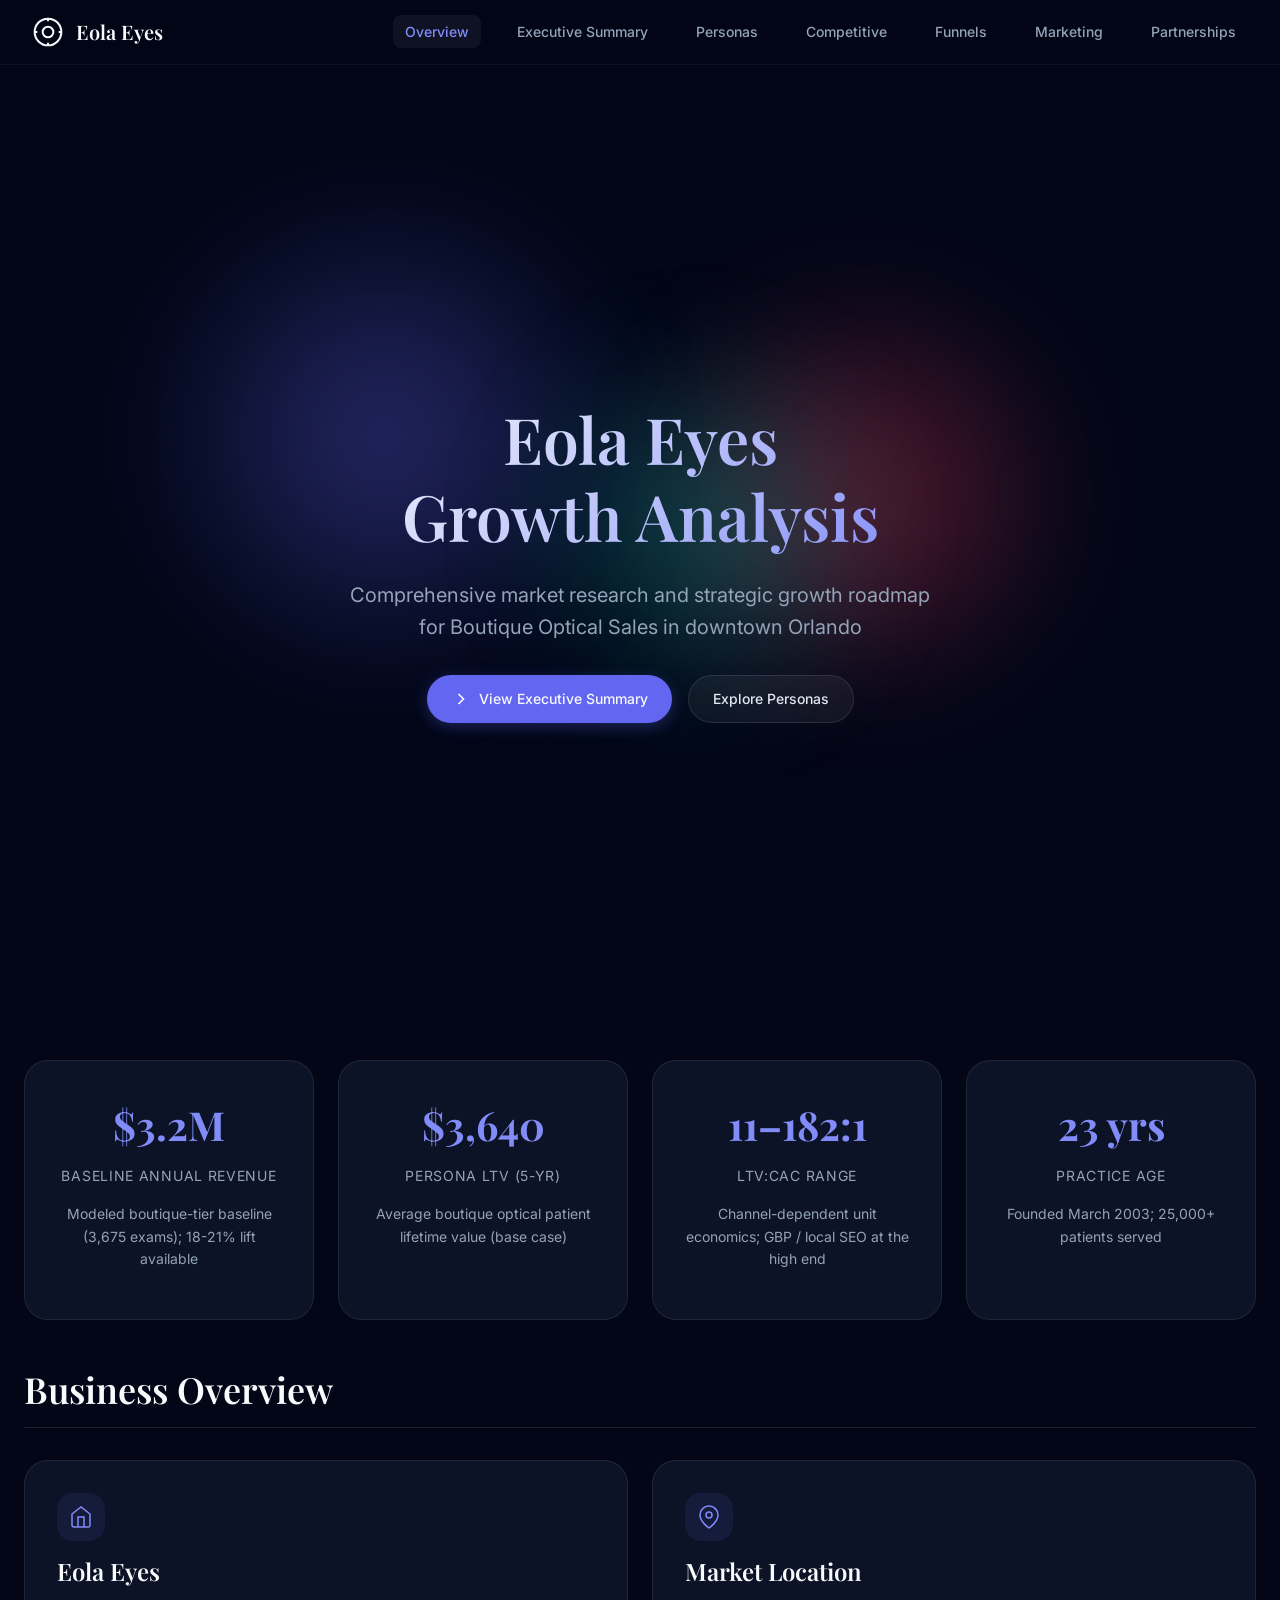
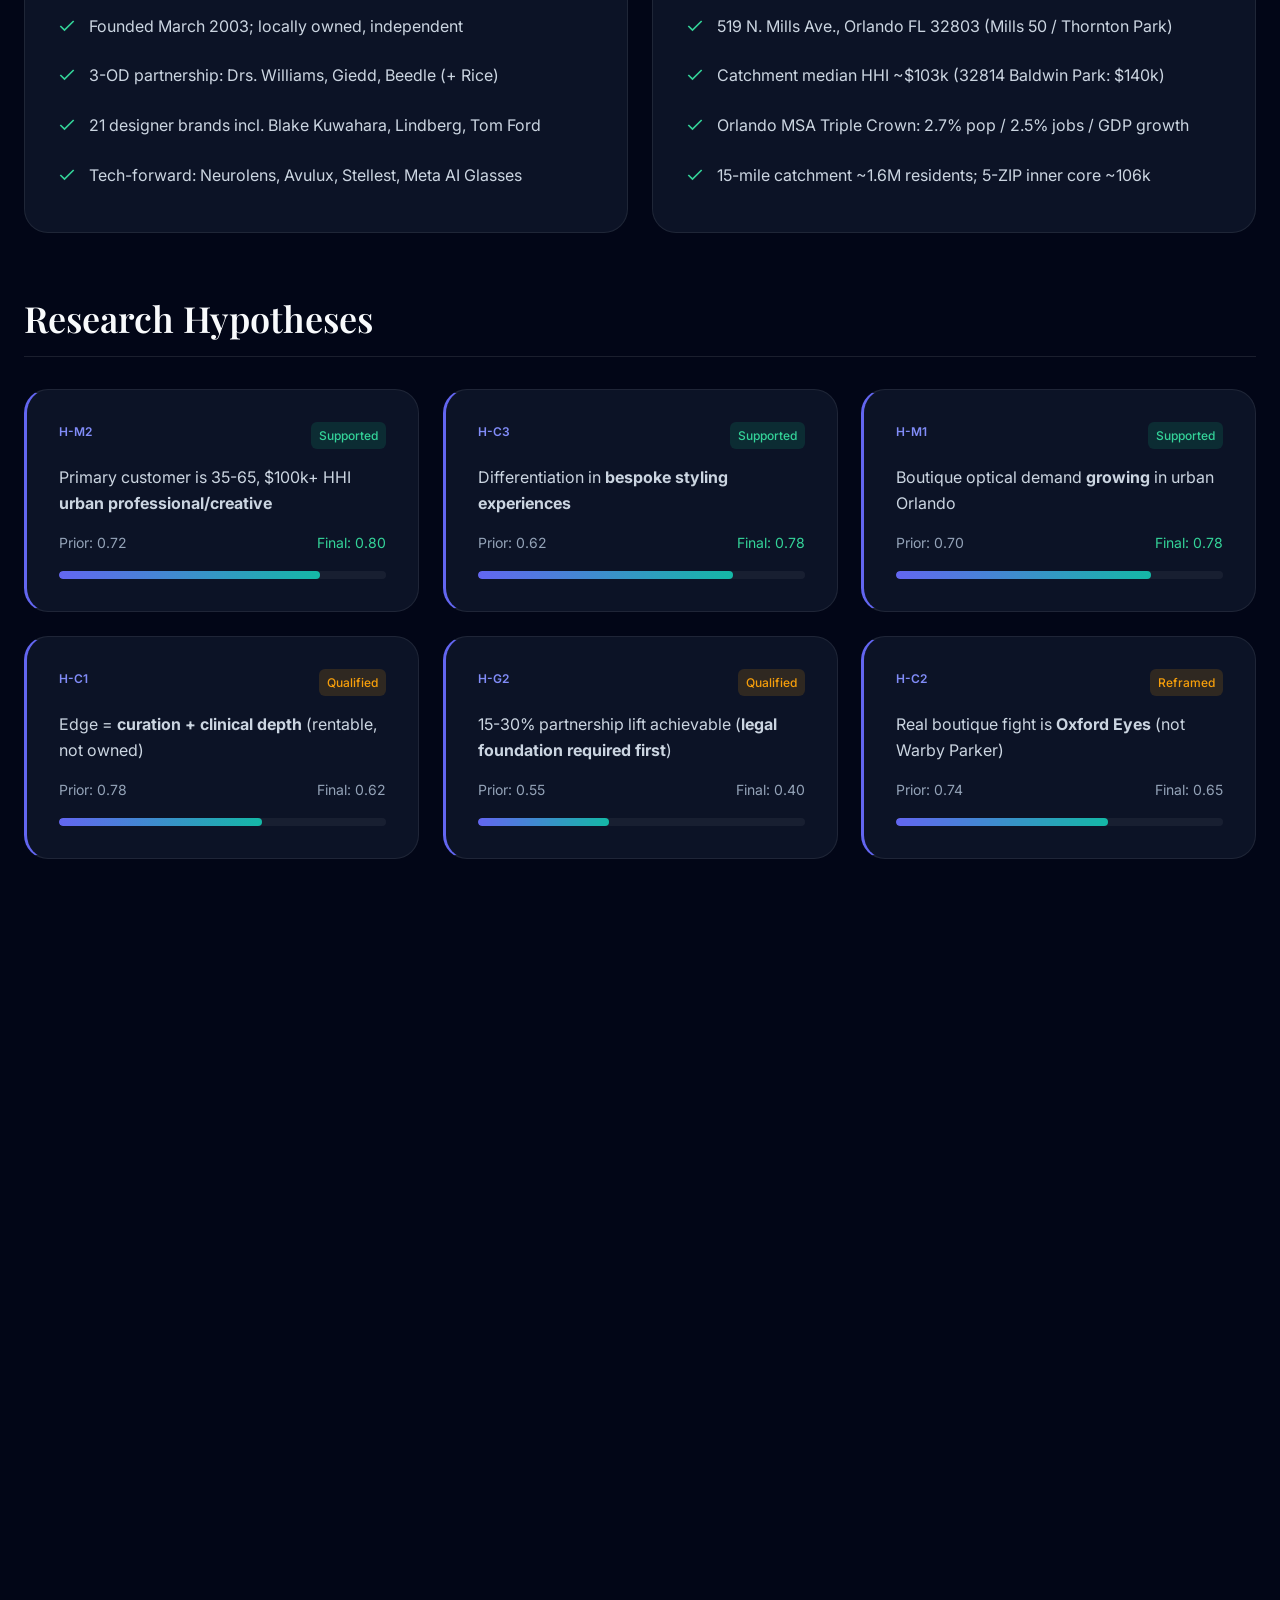
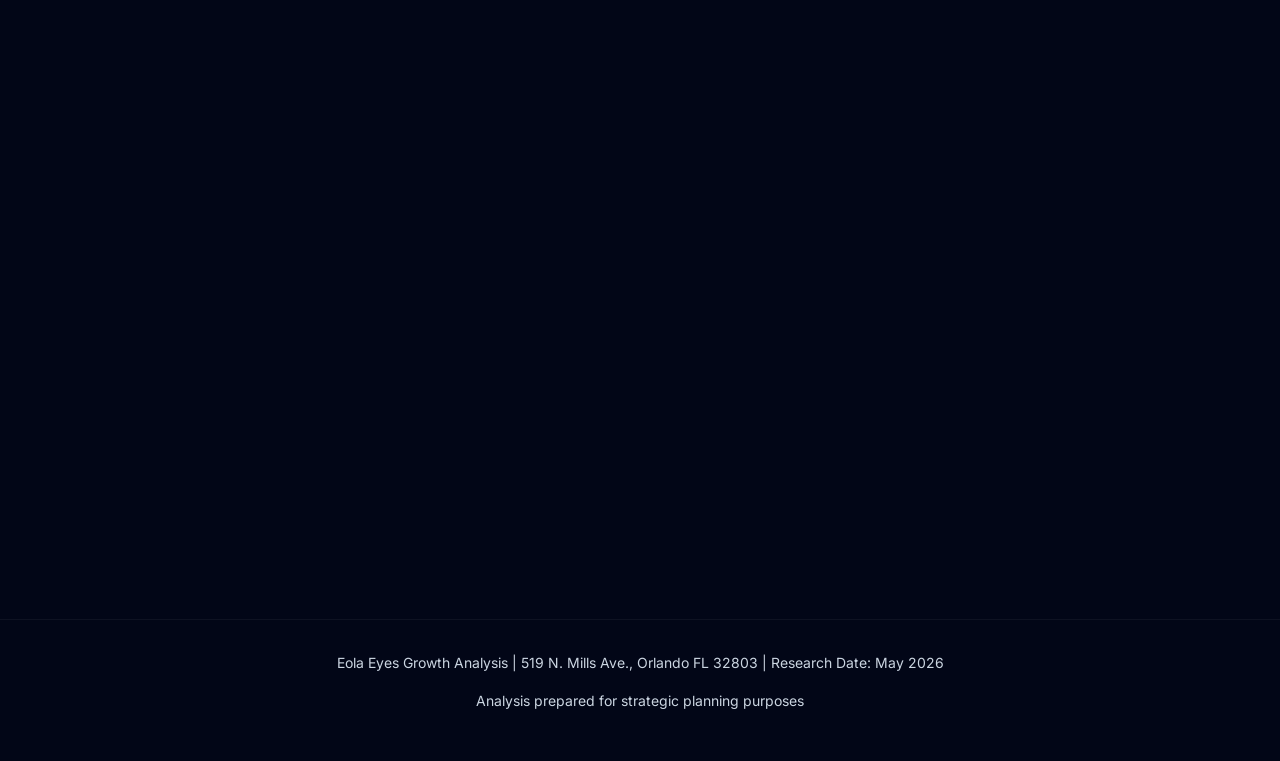
==== index.html @ 852f7302 "Initial commit: Eola Eyes Boutique Optical Sales Growth Analysis Live site: https://eolaeyes-growth-" ====
<!DOCTYPE html>
<html lang="en">
<head>
  <meta charset="UTF-8">
  <meta name="viewport" content="width=device-width, initial-scale=1.0">
  <title>Eola Eyes Growth Analysis | Boutique Optical Sales Market Research</title>
  <meta name="description" content="Comprehensive market research and strategic growth roadmap for Eola Eyes, an independent boutique optical practice in downtown Orlando, FL.">

  <!-- Preconnect for fonts -->
  <link rel="preconnect" href="https://fonts.googleapis.com">
  <link rel="preconnect" href="https://fonts.gstatic.com" crossorigin>

  <!-- Critical CSS -->
  <style>
    :root {
      --color-indigo: #6366f1;
      --color-rose: #f43f5e;
      --color-teal: #14b8a6;
      --color-slate-900: #0f172a;
      --color-slate-950: #020617;
    }
    body {
      margin: 0;
      font-family: 'Inter', -apple-system, BlinkMacSystemFont, sans-serif;
      background: var(--color-slate-950);
      color: #f1f5f9;
    }
    .aurora-bg { position: fixed; inset: 0; overflow: hidden; z-index: -1; }
    .hero { min-height: 100vh; display: flex; align-items: center; justify-content: center; }
  </style>

  <!-- Fonts with display swap -->
  <link href="https://fonts.googleapis.com/css2?family=Inter:wght@400;500;600&family=Playfair+Display:wght@500;600;700&display=swap" rel="stylesheet">

  <!-- Deferred CSS -->
  <link rel="preload" href="./assets/css/main.css" as="style" onload="this.onload=null;this.rel='stylesheet'">
  <noscript><link rel="stylesheet" href="./assets/css/main.css"></noscript>

  <!-- Deferred JS -->
  <script defer src="./assets/js/main.js"></script>
</head>
<body>
  <!-- Aurora Background -->
  <div class="aurora-bg">
    <div class="aurora-blob aurora-blob--indigo"></div>
    <div class="aurora-blob aurora-blob--rose"></div>
    <div class="aurora-blob aurora-blob--teal"></div>
  </div>

  <!-- Navigation -->
  <nav class="nav">
    <div class="nav-container">
      <a href="index.html" class="nav-logo">
        <svg width="32" height="32" viewBox="0 0 24 24" fill="none" stroke="currentColor" stroke-width="1.5">
          <circle cx="12" cy="12" r="10"/>
          <circle cx="12" cy="12" r="4"/>
          <line x1="12" y1="2" x2="12" y2="4"/>
          <line x1="12" y1="20" x2="12" y2="22"/>
          <line x1="2" y1="12" x2="4" y2="12"/>
          <line x1="20" y1="12" x2="22" y2="12"/>
        </svg>
        Eola Eyes
      </a>
      <button class="nav-toggle" aria-label="Toggle navigation" aria-expanded="false">
        <svg width="24" height="24" viewBox="0 0 24 24" fill="none" stroke="currentColor" stroke-width="2">
          <line x1="3" y1="6" x2="21" y2="6"/>
          <line x1="3" y1="12" x2="21" y2="12"/>
          <line x1="3" y1="18" x2="21" y2="18"/>
        </svg>
      </button>
      <ul class="nav-links">
        <li><a href="index.html" class="nav-link active">Overview</a></li>
        <li><a href="executive-summary.html" class="nav-link">Executive Summary</a></li>
        <li><a href="personas.html" class="nav-link">Personas</a></li>
        <li><a href="competitive.html" class="nav-link">Competitive</a></li>
        <li><a href="funnels.html" class="nav-link">Funnels</a></li>
        <li><a href="marketing.html" class="nav-link">Marketing</a></li>
        <li><a href="partnerships.html" class="nav-link">Partnerships</a></li>
      </ul>
    </div>
  </nav>

  <!-- Main Content -->
  <main class="main">
    <div class="container">
      <!-- Hero Section -->
      <section class="hero" data-reveal>
        <div class="hero-content">
          <h1 class="hero-title">Eola Eyes<br>Growth Analysis</h1>
          <p class="hero-subtitle">Comprehensive market research and strategic growth roadmap for Boutique Optical Sales in downtown Orlando</p>
          <div style="display: flex; gap: 1rem; justify-content: center; flex-wrap: wrap;">
            <a href="executive-summary.html" class="btn btn-primary">
              <svg width="20" height="20" viewBox="0 0 24 24" fill="none" stroke="currentColor" stroke-width="2">
                <path d="M9 18l6-6-6-6"/>
              </svg>
              View Executive Summary
            </a>
            <a href="personas.html" class="btn btn-secondary">Explore Personas</a>
          </div>
        </div>
      </section>

      <!-- Key Metrics -->
      <!-- Source: 03_research/05_Funnels_Economics/funnels_economics.md §5.2 (baseline revenue), §3.3 (5-yr LTV base), §3.5 (LTV:CAC range) -->
      <!-- Source: 01_inputs/business_snapshot.md (founded March 2003) -->
      <section class="stats-grid" data-reveal>
        <div class="glass-card stat-card">
          <div class="stat-value">$3.2M</div>
          <div class="stat-label">Baseline Annual Revenue</div>
          <p class="text-sm text-muted mt-4">Modeled boutique-tier baseline (3,675 exams); 18-21% lift available</p>
        </div>
        <div class="glass-card stat-card">
          <div class="stat-value">$3,640</div>
          <div class="stat-label">Persona LTV (5-yr)</div>
          <p class="text-sm text-muted mt-4">Average boutique optical patient lifetime value (base case)</p>
        </div>
        <div class="glass-card stat-card">
          <div class="stat-value">11–182:1</div>
          <div class="stat-label">LTV:CAC Range</div>
          <p class="text-sm text-muted mt-4">Channel-dependent unit economics; GBP / local SEO at the high end</p>
        </div>
        <div class="glass-card stat-card">
          <div class="stat-value">23 yrs</div>
          <div class="stat-label">Practice Age</div>
          <p class="text-sm text-muted mt-4">Founded March 2003; 25,000+ patients served</p>
        </div>
      </section>

      <!-- Business Overview -->
      <!-- Source: 01_inputs/business_snapshot.md (3-OD partnership, brands, address) -->
      <!-- Source: 03_research/02_Market_Analysis/market_analysis.md §1.1 (Triple Crown), §2 (catchment ZIPs) -->
      <section class="section" data-reveal>
        <h2 class="section-title">Business Overview</h2>
        <div class="grid-2">
          <div class="glass-card">
            <div class="icon-container mb-4">
              <svg viewBox="0 0 24 24">
                <path d="M3 9l9-7 9 7v11a2 2 0 0 1-2 2H5a2 2 0 0 1-2-2z"/>
                <polyline points="9 22 9 12 15 12 15 22"/>
              </svg>
            </div>
            <h3 class="mb-4">Eola Eyes</h3>
            <ul class="feature-list">
              <li>
                <svg viewBox="0 0 24 24"><polyline points="20 6 9 17 4 12"/></svg>
                Founded March 2003; locally owned, independent
              </li>
              <li>
                <svg viewBox="0 0 24 24"><polyline points="20 6 9 17 4 12"/></svg>
                3-OD partnership: Drs. Williams, Giedd, Beedle (+ Rice)
              </li>
              <li>
                <svg viewBox="0 0 24 24"><polyline points="20 6 9 17 4 12"/></svg>
                21 designer brands incl. Blake Kuwahara, Lindberg, Tom Ford
              </li>
              <li>
                <svg viewBox="0 0 24 24"><polyline points="20 6 9 17 4 12"/></svg>
                Tech-forward: Neurolens, Avulux, Stellest, Meta AI Glasses
              </li>
            </ul>
          </div>
          <div class="glass-card">
            <div class="icon-container mb-4">
              <svg viewBox="0 0 24 24">
                <path d="M21 10c0 7-9 13-9 13s-9-6-9-13a9 9 0 0 1 18 0z"/>
                <circle cx="12" cy="10" r="3"/>
              </svg>
            </div>
            <h3 class="mb-4">Market Location</h3>
            <ul class="feature-list">
              <li>
                <svg viewBox="0 0 24 24"><polyline points="20 6 9 17 4 12"/></svg>
                519 N. Mills Ave., Orlando FL 32803 (Mills 50 / Thornton Park)
              </li>
              <li>
                <svg viewBox="0 0 24 24"><polyline points="20 6 9 17 4 12"/></svg>
                Catchment median HHI ~$103k (32814 Baldwin Park: $140k)
              </li>
              <li>
                <svg viewBox="0 0 24 24"><polyline points="20 6 9 17 4 12"/></svg>
                Orlando MSA Triple Crown: 2.7% pop / 2.5% jobs / GDP growth
              </li>
              <li>
                <svg viewBox="0 0 24 24"><polyline points="20 6 9 17 4 12"/></svg>
                15-mile catchment ~1.6M residents; 5-ZIP inner core ~106k
              </li>
            </ul>
          </div>
        </div>
      </section>

      <!-- Research Hypotheses -->
      <!-- Source: PROGRESS.md "Final Hypothesis Probabilities (post-Red-Team)" table -->
      <section class="section" data-reveal>
        <h2 class="section-title">Research Hypotheses</h2>
        <div class="grid-3">
          <div class="glass-card hypothesis-card">
            <div class="hypothesis-header">
              <span class="hypothesis-id">H-M2</span>
              <span class="hypothesis-status status-supported">Supported</span>
            </div>
            <p class="mb-4">Primary customer is 35-65, $100k+ HHI <strong>urban professional/creative</strong></p>
            <div style="display: flex; justify-content: space-between; font-size: 0.875rem; color: var(--color-slate-400);">
              <span>Prior: 0.72</span>
              <span class="text-success">Final: 0.80</span>
            </div>
            <div class="probability-bar">
              <div class="probability-fill" style="width: 80%;"></div>
            </div>
          </div>

          <div class="glass-card hypothesis-card">
            <div class="hypothesis-header">
              <span class="hypothesis-id">H-C3</span>
              <span class="hypothesis-status status-supported">Supported</span>
            </div>
            <p class="mb-4">Differentiation in <strong>bespoke styling experiences</strong></p>
            <div style="display: flex; justify-content: space-between; font-size: 0.875rem; color: var(--color-slate-400);">
              <span>Prior: 0.62</span>
              <span class="text-success">Final: 0.78</span>
            </div>
            <div class="probability-bar">
              <div class="probability-fill" style="width: 78%;"></div>
            </div>
          </div>

          <div class="glass-card hypothesis-card">
            <div class="hypothesis-header">
              <span class="hypothesis-id">H-M1</span>
              <span class="hypothesis-status status-supported">Supported</span>
            </div>
            <p class="mb-4">Boutique optical demand <strong>growing</strong> in urban Orlando</p>
            <div style="display: flex; justify-content: space-between; font-size: 0.875rem; color: var(--color-slate-400);">
              <span>Prior: 0.70</span>
              <span class="text-success">Final: 0.78</span>
            </div>
            <div class="probability-bar">
              <div class="probability-fill" style="width: 78%;"></div>
            </div>
          </div>

          <div class="glass-card hypothesis-card">
            <div class="hypothesis-header">
              <span class="hypothesis-id">H-C1</span>
              <span class="hypothesis-status status-testing">Qualified</span>
            </div>
            <p class="mb-4">Edge = <strong>curation + clinical depth</strong> (rentable, not owned)</p>
            <div style="display: flex; justify-content: space-between; font-size: 0.875rem; color: var(--color-slate-400);">
              <span>Prior: 0.78</span>
              <span>Final: 0.62</span>
            </div>
            <div class="probability-bar">
              <div class="probability-fill" style="width: 62%;"></div>
            </div>
          </div>

          <div class="glass-card hypothesis-card">
            <div class="hypothesis-header">
              <span class="hypothesis-id">H-G2</span>
              <span class="hypothesis-status status-testing">Qualified</span>
            </div>
            <p class="mb-4">15-30% partnership lift achievable (<strong>legal foundation required first</strong>)</p>
            <div style="display: flex; justify-content: space-between; font-size: 0.875rem; color: var(--color-slate-400);">
              <span>Prior: 0.55</span>
              <span>Final: 0.40</span>
            </div>
            <div class="probability-bar">
              <div class="probability-fill" style="width: 40%;"></div>
            </div>
          </div>

          <div class="glass-card hypothesis-card">
            <div class="hypothesis-header">
              <span class="hypothesis-id">H-C2</span>
              <span class="hypothesis-status status-testing">Reframed</span>
            </div>
            <p class="mb-4">Real boutique fight is <strong>Oxford Eyes</strong> (not Warby Parker)</p>
            <div style="display: flex; justify-content: space-between; font-size: 0.875rem; color: var(--color-slate-400);">
              <span>Prior: 0.74</span>
              <span>Final: 0.65</span>
            </div>
            <div class="probability-bar">
              <div class="probability-fill" style="width: 65%;"></div>
            </div>
          </div>
        </div>
      </section>

      <!-- Strategic Headlines -->
      <!-- Source: 03_research/00_file_index.md "Cross-Cutting Strategic Headlines (post-Red-Team)" -->
      <section class="section" data-reveal>
        <h2 class="section-title">Strategic Headlines</h2>
        <div class="grid-2">
          <div class="glass-card">
            <div class="icon-container mb-4">
              <svg viewBox="0 0 24 24">
                <circle cx="12" cy="12" r="10"/>
                <line x1="12" y1="8" x2="12" y2="12"/>
                <line x1="12" y1="16" x2="12.01" y2="16"/>
              </svg>
            </div>
            <h4 class="mb-4">Real competitor is Oxford Eyes</h4>
            <p class="text-sm text-muted mb-0">1.7 mi from Eola; 7-year Best of Orlando incumbent. Edward Beiner owns the Cartier/Dita lane at Mall at Millenia. Warby Parker (Sport $195, Studio likely to follow) is now a partial direct threat.</p>
          </div>

          <div class="glass-card">
            <div class="icon-container mb-4">
              <svg viewBox="0 0 24 24">
                <line x1="12" y1="1" x2="12" y2="23"/>
                <path d="M17 5H9.5a3.5 3.5 0 0 0 0 7h5a3.5 3.5 0 0 1 0 7H6"/>
              </svg>
            </div>
            <h4 class="mb-4">$400-680K zero-CAC revenue lift available</h4>
            <p class="text-sm text-muted mb-0">Three internal levers — capture rate, multi-pair attach, recall — deliver most of Scenario B without new acquisition spend. Realistic timeline is 18-36 months, NOT 90 days.</p>
          </div>

          <div class="glass-card">
            <div class="icon-container mb-4">
              <svg viewBox="0 0 24 24">
                <path d="M20 21v-2a4 4 0 0 0-4-4H8a4 4 0 0 0-4 4v2"/>
                <circle cx="12" cy="7" r="4"/>
              </svg>
            </div>
            <h4 class="mb-4">Maya = priority persona</h4>
            <p class="text-sm text-muted mb-0">Thornton Park Creative Director, current Warby Parker user looking to upgrade. Highest-leverage acquisition target — but validate against Eola's actual customer ZIPs before scaling spend.</p>
          </div>

          <div class="glass-card">
            <div class="icon-container mb-4">
              <svg viewBox="0 0 24 24">
                <path d="M12 22s8-4 8-10V5l-8-3-8 3v7c0 6 8 10 8 10z"/>
              </svg>
            </div>
            <h4 class="mb-4">Florida Patient Brokering Act § 817.505</h4>
            <p class="text-sm text-muted mb-0">Felony-level legal prerequisite. Healthcare-referral arrangements (and even retail/hospitality re-characterization risk) require a $3-8K written legal opinion BEFORE any structured partnership launch.</p>
          </div>
        </div>
      </section>

      <!-- Quick Links -->
      <section class="section" data-reveal>
        <h2 class="section-title">Explore Analysis</h2>
        <div class="grid-3">
          <a href="executive-summary.html" class="glass-card" style="text-decoration: none;">
            <div class="icon-container mb-4">
              <svg viewBox="0 0 24 24">
                <path d="M14 2H6a2 2 0 0 0-2 2v16a2 2 0 0 0 2 2h12a2 2 0 0 0 2-2V8z"/>
                <polyline points="14 2 14 8 20 8"/>
                <line x1="16" y1="13" x2="8" y2="13"/>
                <line x1="16" y1="17" x2="8" y2="17"/>
              </svg>
            </div>
            <h4 class="mb-4">Executive Summary</h4>
            <p class="text-sm text-muted mb-0">Key findings, opportunity score, and strategic recommendations</p>
          </a>

          <a href="personas.html" class="glass-card" style="text-decoration: none;">
            <div class="icon-container mb-4">
              <svg viewBox="0 0 24 24">
                <path d="M17 21v-2a4 4 0 0 0-4-4H5a4 4 0 0 0-4 4v2"/>
                <circle cx="9" cy="7" r="4"/>
                <path d="M23 21v-2a4 4 0 0 0-3-3.87"/>
                <path d="M16 3.13a4 4 0 0 1 0 7.75"/>
              </svg>
            </div>
            <h4 class="mb-4">Target Personas</h4>
            <p class="text-sm text-muted mb-0">Six detailed boutique optical buyer profiles for downtown Orlando</p>
          </a>

          <a href="competitive.html" class="glass-card" style="text-decoration: none;">
            <div class="icon-container mb-4">
              <svg viewBox="0 0 24 24">
                <circle cx="12" cy="12" r="10"/>
                <path d="M12 16v-4"/>
                <path d="M12 8h.01"/>
              </svg>
            </div>
            <h4 class="mb-4">Competitive Analysis</h4>
            <p class="text-sm text-muted mb-0">Oxford Eyes, Warby Parker, Edward Beiner threat map and SWOT</p>
          </a>

          <a href="funnels.html" class="glass-card" style="text-decoration: none;">
            <div class="icon-container mb-4">
              <svg viewBox="0 0 24 24">
                <polygon points="22 3 2 3 10 12.46 10 19 14 21 14 12.46 22 3"/>
              </svg>
            </div>
            <h4 class="mb-4">Funnels & Economics</h4>
            <p class="text-sm text-muted mb-0">Capture-rate, AOV, LTV economics and growth scenarios</p>
          </a>

          <a href="marketing.html" class="glass-card" style="text-decoration: none;">
            <div class="icon-container mb-4">
              <svg viewBox="0 0 24 24">
                <path d="M18 8A6 6 0 0 0 6 8c0 7-3 9-3 9h18s-3-2-3-9"/>
                <path d="M13.73 21a2 2 0 0 1-3.46 0"/>
              </svg>
            </div>
            <h4 class="mb-4">Marketing Strategy</h4>
            <p class="text-sm text-muted mb-0">GBP + Instagram + content channel mix for boutique buyers</p>
          </a>

          <a href="partnerships.html" class="glass-card" style="text-decoration: none;">
            <div class="icon-container mb-4">
              <svg viewBox="0 0 24 24">
                <path d="M16 21v-2a4 4 0 0 0-4-4H5a4 4 0 0 0-4 4v2"/>
                <circle cx="8.5" cy="7" r="4"/>
                <path d="M20 8v6"/>
                <path d="M23 11h-6"/>
              </svg>
            </div>
            <h4 class="mb-4">Partnerships</h4>
            <p class="text-sm text-muted mb-0">80+ Thornton Park / Mills 50 ecosystem partner prospects</p>
          </a>
        </div>
      </section>
    </div>
  </main>

  <!-- Footer -->
  <footer class="footer">
    <p>Eola Eyes Growth Analysis | 519 N. Mills Ave., Orlando FL 32803 | Research Date: May 2026</p>
    <p class="mt-4">Analysis prepared for strategic planning purposes</p>
  </footer>
</body>
</html>
---- assets/css/main.css ----
/* Ethereal Clarity Design System - EyeCare For You Growth Analysis */

:root {
  /* Primary Accent */
  --color-indigo: #6366f1;
  --color-indigo-light: #818cf8;
  --color-indigo-dark: #4f46e5;

  /* Aurora Colors */
  --color-rose: #f43f5e;
  --color-teal: #14b8a6;

  /* Slate Palette (No pure black/white) */
  --color-slate-50: #f8fafc;
  --color-slate-100: #f1f5f9;
  --color-slate-200: #e2e8f0;
  --color-slate-300: #cbd5e1;
  --color-slate-400: #94a3b8;
  --color-slate-500: #64748b;
  --color-slate-600: #475569;
  --color-slate-700: #334155;
  --color-slate-800: #1e293b;
  --color-slate-900: #0f172a;
  --color-slate-950: #020617;

  /* Emerald for success/positive */
  --color-emerald: #10b981;
  --color-emerald-light: #34d399;

  /* Amber for warnings */
  --color-amber: #f59e0b;

  /* Typography */
  --font-display: 'Playfair Display', Georgia, 'Times New Roman', serif;
  --font-body: 'Inter', -apple-system, BlinkMacSystemFont, 'Segoe UI', Roboto, sans-serif;

  /* Spacing */
  --space-1: 0.25rem;
  --space-2: 0.5rem;
  --space-3: 0.75rem;
  --space-4: 1rem;
  --space-6: 1.5rem;
  --space-8: 2rem;
  --space-12: 3rem;
  --space-16: 4rem;
  --space-24: 6rem;

  /* Border Radius */
  --radius-sm: 0.375rem;
  --radius-md: 0.5rem;
  --radius-lg: 1rem;
  --radius-xl: 1.5rem;
  --radius-full: 9999px;
}

/* Reset */
*, *::before, *::after {
  box-sizing: border-box;
  margin: 0;
  padding: 0;
}

html {
  scroll-behavior: smooth;
}

body {
  font-family: var(--font-body);
  font-size: 1rem;
  line-height: 1.6;
  color: var(--color-slate-100);
  background: var(--color-slate-950);
  min-height: 100vh;
  -webkit-font-smoothing: antialiased;
  -moz-osx-font-smoothing: grayscale;
}

/* Typography */
h1, h2, h3, h4, h5, h6 {
  font-family: var(--font-display);
  font-weight: 600;
  line-height: 1.2;
  color: var(--color-slate-50);
}

h1 { font-size: 3rem; }
h2 { font-size: 2.25rem; }
h3 { font-size: 1.5rem; }
h4 { font-size: 1.25rem; }
h5 { font-size: 1.125rem; }
h6 { font-size: 1rem; }

p {
  margin-bottom: var(--space-4);
  color: var(--color-slate-300);
}

a {
  color: var(--color-indigo-light);
  text-decoration: none;
  transition: color 0.2s ease;
}

a:hover {
  color: var(--color-indigo);
}

/* Aurora Background */
.aurora-bg {
  position: fixed;
  inset: 0;
  overflow: hidden;
  z-index: -1;
  pointer-events: none;
  contain: paint; /* Isolate expensive paints */
}

.aurora-blob {
  position: absolute;
  border-radius: 50%;
  filter: blur(60px); /* Reduced from 80px for better performance */
  opacity: 0.4; /* Slightly reduced */
  will-change: transform;
  transform: translate3d(0, 0, 0);
  animation: aurora-float 25s ease-in-out infinite; /* Slower = less GPU work */
}

.aurora-blob--indigo {
  width: 40vw;
  height: 40vw;
  background: radial-gradient(circle, var(--color-indigo) 0%, transparent 70%);
  left: 10%;
  top: 20%;
}

.aurora-blob--rose {
  width: 35vw;
  height: 35vw;
  background: radial-gradient(circle, var(--color-rose) 0%, transparent 70%);
  right: 15%;
  top: 30%;
  animation-delay: -7s;
}

.aurora-blob--teal {
  width: 30vw;
  height: 30vw;
  background: radial-gradient(circle, var(--color-teal) 0%, transparent 70%);
  left: 40%;
  bottom: 20%;
  animation-delay: -14s;
}

@keyframes aurora-float {
  /* Removed scale transforms - they cause expensive re-renders with blur */
  0%, 100% { transform: translate3d(0, 0, 0); }
  25% { transform: translate3d(5%, -3%, 0); }
  50% { transform: translate3d(-3%, 5%, 0); }
  75% { transform: translate3d(-5%, -2%, 0); }
}

@media (prefers-reduced-motion: reduce) {
  .aurora-blob {
    animation: none;
    will-change: auto;
  }
}

/* Glass Cards - Optimized for scroll performance */
.glass-card {
  background: rgba(15, 23, 42, 0.85); /* Solid background instead of backdrop-filter */
  border: 1px solid rgba(255, 255, 255, 0.08);
  border-radius: var(--radius-xl);
  /* backdrop-filter removed - causes scroll jank with 85 cards */
  isolation: isolate;
  padding: var(--space-8);
  transform: translate3d(0, 0, 0); /* Force GPU layer */
  will-change: transform; /* Persistent for smoother hover */
  transition: transform 0.3s cubic-bezier(0.34, 1.56, 0.64, 1), border-color 0.3s ease;
}

.glass-card:hover {
  transform: translate3d(0, -4px, 0); /* GPU-accelerated 3D transform */
  border-color: rgba(255, 255, 255, 0.15);
}

@media (prefers-reduced-motion: reduce) {
  .glass-card {
    will-change: auto;
  }
  .glass-card:hover {
    transform: none;
  }
}

/* Navigation - Optimized: removed backdrop-filter for scroll performance */
.nav {
  position: fixed;
  top: 0;
  left: 0;
  right: 0;
  z-index: 100;
  padding: var(--space-4) var(--space-8);
  background: rgba(2, 6, 23, 0.95); /* Solid background - no blur needed */
  /* backdrop-filter removed - fixed elements with blur cause scroll jank */
  border-bottom: 1px solid rgba(255, 255, 255, 0.05);
}

.nav-container {
  max-width: 1400px;
  margin: 0 auto;
  display: flex;
  justify-content: space-between;
  align-items: center;
}

.nav-logo {
  display: flex;
  align-items: center;
  gap: var(--space-3);
  font-family: var(--font-display);
  font-size: 1.25rem;
  font-weight: 600;
  color: var(--color-slate-50);
}

.nav-logo img {
  height: 40px;
  width: auto;
}

.nav-links {
  display: flex;
  gap: var(--space-6);
  list-style: none;
}

.nav-link {
  color: var(--color-slate-400);
  font-size: 0.875rem;
  font-weight: 500;
  padding: var(--space-2) var(--space-3);
  border-radius: var(--radius-md);
  transition: color 0.2s ease, background 0.2s ease;
}

.nav-link:hover,
.nav-link.active {
  color: var(--color-slate-50);
  background: rgba(255, 255, 255, 0.05);
}

.nav-link.active {
  color: var(--color-indigo-light);
}

/* Mobile Navigation */
.nav-toggle {
  display: none;
  background: none;
  border: none;
  color: var(--color-slate-50);
  cursor: pointer;
  padding: var(--space-2);
}

@media (max-width: 768px) {
  .nav-toggle {
    display: block;
  }

  .nav-links {
    display: none;
    position: absolute;
    top: 100%;
    left: 0;
    right: 0;
    flex-direction: column;
    background: rgba(2, 6, 23, 0.98);
    padding: var(--space-4);
    gap: var(--space-2);
  }

  .nav-links.open {
    display: flex;
  }
}

/* Main Content */
.main {
  padding-top: 80px;
  min-height: 100vh;
}

.container {
  max-width: 1400px;
  margin: 0 auto;
  padding: var(--space-8) var(--space-6);
}

/* Hero Section */
.hero {
  padding: var(--space-24) 0;
  text-align: center;
}

.hero-title {
  font-size: clamp(2.5rem, 5vw, 4rem);
  margin-bottom: var(--space-6);
  background: linear-gradient(135deg, var(--color-slate-50), var(--color-indigo-light));
  -webkit-background-clip: text;
  -webkit-text-fill-color: transparent;
  background-clip: text;
}

.hero-subtitle {
  font-size: 1.25rem;
  color: var(--color-slate-400);
  max-width: 600px;
  margin: 0 auto var(--space-8);
}

/* Stats Grid */
.stats-grid {
  display: grid;
  grid-template-columns: repeat(auto-fit, minmax(250px, 1fr));
  gap: var(--space-6);
  margin: var(--space-12) 0;
}

.stat-card {
  text-align: center;
  padding: var(--space-8);
}

.stat-value {
  font-family: var(--font-display);
  font-size: 2.5rem;
  font-weight: 700;
  color: var(--color-indigo-light);
  margin-bottom: var(--space-2);
}

.stat-label {
  font-size: 0.875rem;
  color: var(--color-slate-400);
  text-transform: uppercase;
  letter-spacing: 0.05em;
}

/* Page Header */
.page-header {
  padding: var(--space-16) 0 var(--space-8);
  text-align: center;
  border-bottom: 1px solid rgba(255, 255, 255, 0.05);
  margin-bottom: var(--space-12);
}

.page-header h1 {
  margin-bottom: var(--space-4);
}

.page-header p {
  max-width: 700px;
  margin: 0 auto;
}

/* Section - with content-visibility for off-screen optimization */
.section {
  margin-bottom: var(--space-16);
  content-visibility: auto; /* Skip rendering off-screen sections */
  contain-intrinsic-size: auto 500px; /* Estimate height to prevent scrollbar jump */
}

.section-title {
  margin-bottom: var(--space-8);
  padding-bottom: var(--space-4);
  border-bottom: 1px solid rgba(255, 255, 255, 0.1);
}

/* Grid Layouts */
.grid-2 {
  display: grid;
  grid-template-columns: repeat(auto-fit, minmax(400px, 1fr));
  gap: var(--space-6);
}

.grid-3 {
  display: grid;
  grid-template-columns: repeat(auto-fit, minmax(300px, 1fr));
  gap: var(--space-6);
}

.grid-4 {
  display: grid;
  grid-template-columns: repeat(auto-fit, minmax(250px, 1fr));
  gap: var(--space-6);
}

@media (max-width: 768px) {
  .grid-2, .grid-3, .grid-4 {
    grid-template-columns: 1fr;
  }
}

/* Persona Cards */
.persona-card {
  display: flex;
  flex-direction: column;
  gap: var(--space-6);
}

.persona-header {
  display: flex;
  align-items: center;
  gap: var(--space-4);
}

.persona-img {
  width: 140px;
  height: 140px;
  border-radius: 50%;
  border: 3px solid var(--color-slate-50);
  box-shadow: 0 4px 20px rgba(0, 0, 0, 0.3);
  object-fit: cover;
  flex-shrink: 0;
}

@media (max-width: 640px) {
  .persona-img {
    width: 100px;
    height: 100px;
  }
}

.persona-info h3 {
  margin-bottom: var(--space-1);
}

.persona-subtitle {
  font-size: 0.875rem;
  color: var(--color-slate-400);
}

.persona-quote {
  font-style: italic;
  padding-left: var(--space-4);
  border-left: 3px solid var(--color-indigo);
  color: var(--color-slate-300);
}

.persona-metrics {
  display: grid;
  grid-template-columns: repeat(2, 1fr);
  gap: var(--space-4);
}

.metric-item {
  background: rgba(255, 255, 255, 0.02);
  padding: var(--space-3);
  border-radius: var(--radius-md);
}

.metric-label {
  font-size: 0.75rem;
  color: var(--color-slate-500);
  text-transform: uppercase;
  letter-spacing: 0.05em;
}

.metric-value {
  font-size: 1.125rem;
  font-weight: 600;
  color: var(--color-slate-100);
}

/* Tables */
.table-wrapper {
  overflow-x: auto;
  margin: var(--space-6) 0;
}

table {
  width: 100%;
  border-collapse: collapse;
  font-size: 0.875rem;
}

th, td {
  padding: var(--space-3) var(--space-4);
  text-align: left;
  border-bottom: 1px solid rgba(255, 255, 255, 0.05);
}

th {
  color: var(--color-slate-400);
  font-weight: 500;
  text-transform: uppercase;
  letter-spacing: 0.05em;
  font-size: 0.75rem;
  background: rgba(255, 255, 255, 0.02);
}

td {
  color: var(--color-slate-200);
}

tr:hover td {
  background: rgba(255, 255, 255, 0.02);
}

/* Buttons - Optimized transitions */
.btn {
  display: inline-flex;
  align-items: center;
  justify-content: center;
  gap: var(--space-2);
  padding: var(--space-3) var(--space-6);
  border-radius: var(--radius-full);
  font-weight: 500;
  font-size: 0.875rem;
  cursor: pointer;
  /* Specific properties instead of 'all' for better performance */
  transition: transform 0.2s cubic-bezier(0.34, 1.56, 0.64, 1),
              background-color 0.2s ease,
              box-shadow 0.2s ease;
  border: none;
  transform: translate3d(0, 0, 0); /* Force GPU layer */
}

.btn-primary {
  background: var(--color-indigo);
  color: var(--color-slate-50);
  box-shadow: 0 4px 15px rgba(99, 102, 241, 0.3);
}

.btn-primary:hover {
  background: var(--color-indigo-dark);
  transform: translate3d(0, -2px, 0); /* GPU-accelerated */
  box-shadow: 0 6px 20px rgba(99, 102, 241, 0.4);
}

.btn-secondary {
  background: rgba(255, 255, 255, 0.05);
  color: var(--color-slate-200);
  border: 1px solid rgba(255, 255, 255, 0.1);
}

.btn-secondary:hover {
  background: rgba(255, 255, 255, 0.1);
  border-color: rgba(255, 255, 255, 0.2);
}

/* Tags/Badges */
.badge {
  display: inline-flex;
  align-items: center;
  padding: var(--space-1) var(--space-3);
  border-radius: var(--radius-full);
  font-size: 0.75rem;
  font-weight: 500;
}

.badge-success {
  background: rgba(16, 185, 129, 0.15);
  color: var(--color-emerald-light);
}

.badge-warning {
  background: rgba(245, 158, 11, 0.15);
  color: var(--color-amber);
}

.badge-info {
  background: rgba(99, 102, 241, 0.15);
  color: var(--color-indigo-light);
}

/* Icon Containers (Glass Squircle) */
.icon-container {
  display: inline-flex;
  align-items: center;
  justify-content: center;
  width: 48px;
  height: 48px;
  border-radius: var(--radius-lg);
  background: rgba(99, 102, 241, 0.1);
}

.icon-container svg {
  width: 24px;
  height: 24px;
  stroke: var(--color-indigo-light);
  stroke-width: 1.5;
  fill: none;
}

/* Funnel Visualization */
.funnel {
  display: flex;
  flex-direction: column;
  gap: var(--space-2);
  margin: var(--space-8) 0;
}

.funnel-stage {
  display: flex;
  align-items: center;
  gap: var(--space-4);
  padding: var(--space-4) var(--space-6);
  background: linear-gradient(90deg, rgba(99, 102, 241, var(--funnel-opacity)), transparent);
  border-radius: var(--radius-lg);
  position: relative;
}

.funnel-stage-1 { --funnel-opacity: 0.3; width: 100%; }
.funnel-stage-2 { --funnel-opacity: 0.25; width: 85%; }
.funnel-stage-3 { --funnel-opacity: 0.2; width: 70%; }
.funnel-stage-4 { --funnel-opacity: 0.15; width: 55%; }
.funnel-stage-5 { --funnel-opacity: 0.1; width: 40%; }

.funnel-label {
  flex: 1;
  font-weight: 500;
}

.funnel-value {
  font-family: var(--font-display);
  font-size: 1.25rem;
  font-weight: 600;
  color: var(--color-indigo-light);
}

.funnel-percent {
  font-size: 0.875rem;
  color: var(--color-slate-400);
}

/* Hypothesis Cards */
.hypothesis-card {
  border-left: 3px solid var(--color-indigo);
}

.hypothesis-header {
  display: flex;
  justify-content: space-between;
  align-items: flex-start;
  margin-bottom: var(--space-4);
}

.hypothesis-id {
  font-size: 0.75rem;
  color: var(--color-indigo-light);
  font-weight: 600;
}

.hypothesis-status {
  padding: var(--space-1) var(--space-2);
  border-radius: var(--radius-sm);
  font-size: 0.75rem;
  font-weight: 500;
}

.status-supported {
  background: rgba(16, 185, 129, 0.15);
  color: var(--color-emerald-light);
}

.status-strongly-supported {
  background: rgba(16, 185, 129, 0.22);
  color: var(--color-emerald-light);
  border: 1px solid rgba(16, 185, 129, 0.4);
}

.status-testing {
  background: rgba(245, 158, 11, 0.15);
  color: var(--color-amber);
}

.status-qualified {
  background: rgba(245, 158, 11, 0.18);
  color: var(--color-amber);
  border: 1px solid rgba(245, 158, 11, 0.35);
}

.status-reframed {
  background: rgba(99, 102, 241, 0.18);
  color: var(--color-indigo-light);
  border: 1px solid rgba(99, 102, 241, 0.35);
}

.status-downgraded {
  background: rgba(244, 63, 94, 0.15);
  color: #fb7185;
  border: 1px solid rgba(244, 63, 94, 0.3);
}

.probability-bar {
  height: 8px;
  background: rgba(255, 255, 255, 0.05);
  border-radius: var(--radius-full);
  margin-top: var(--space-4);
  overflow: hidden;
}

.probability-fill {
  height: 100%;
  background: linear-gradient(90deg, var(--color-indigo), var(--color-teal));
  border-radius: var(--radius-full);
  transition: width 0.5s ease;
}

/* SWOT Grid */
.swot-grid {
  display: grid;
  grid-template-columns: repeat(2, 1fr);
  gap: var(--space-6);
}

@media (max-width: 768px) {
  .swot-grid {
    grid-template-columns: 1fr;
  }
}

.swot-card {
  padding: var(--space-6);
}

.swot-card--strengths {
  border-top: 3px solid var(--color-emerald);
}

.swot-card--weaknesses {
  border-top: 3px solid var(--color-rose);
}

.swot-card--opportunities {
  border-top: 3px solid var(--color-indigo);
}

.swot-card--threats {
  border-top: 3px solid var(--color-amber);
}

.swot-card h4 {
  display: flex;
  align-items: center;
  gap: var(--space-2);
  margin-bottom: var(--space-4);
}

.swot-list {
  list-style: none;
}

.swot-list li {
  padding: var(--space-2) 0;
  border-bottom: 1px solid rgba(255, 255, 255, 0.03);
  color: var(--color-slate-300);
  font-size: 0.875rem;
}

.swot-list li:last-child {
  border-bottom: none;
}

/* Footer */
.footer {
  padding: var(--space-8) var(--space-6);
  border-top: 1px solid rgba(255, 255, 255, 0.05);
  text-align: center;
  color: var(--color-slate-500);
  font-size: 0.875rem;
}

.footer a {
  color: var(--color-slate-400);
}

/* Utility Classes */
.text-center { text-align: center; }
.text-left { text-align: left; }
.text-right { text-align: right; }

.text-sm { font-size: 0.875rem; }
.text-lg { font-size: 1.125rem; }
.text-xl { font-size: 1.25rem; }

.text-muted { color: var(--color-slate-400); }
.text-accent { color: var(--color-indigo-light); }
.text-success { color: var(--color-emerald-light); }
.text-warning { color: var(--color-amber); }

.mb-0 { margin-bottom: 0; }
.mb-4 { margin-bottom: var(--space-4); }
.mb-8 { margin-bottom: var(--space-8); }
.mb-12 { margin-bottom: var(--space-12); }

.mt-4 { margin-top: var(--space-4); }
.mt-8 { margin-top: var(--space-8); }

/* Scroll Reveal - GPU-accelerated with snappy easing */
[data-reveal] {
  opacity: 0;
  transform: translate3d(0, 20px, 0); /* GPU-accelerated 3D transform */
  transition: opacity 0.5s cubic-bezier(0.34, 1.56, 0.64, 1),
              transform 0.5s cubic-bezier(0.34, 1.56, 0.64, 1);
  will-change: opacity, transform;
}

[data-reveal].revealed {
  opacity: 1;
  transform: translate3d(0, 0, 0);
}

@media (prefers-reduced-motion: reduce) {
  [data-reveal] {
    opacity: 1;
    transform: none;
    transition: none;
    will-change: auto;
  }
}

/* List Styles */
.feature-list {
  list-style: none;
}

.feature-list li {
  display: flex;
  align-items: flex-start;
  gap: var(--space-3);
  padding: var(--space-3) 0;
  color: var(--color-slate-300);
}

.feature-list li svg {
  flex-shrink: 0;
  width: 20px;
  height: 20px;
  stroke: var(--color-emerald-light);
  stroke-width: 2;
  fill: none;
  margin-top: 2px;
}

/* Competitor Tier Colors */
.tier-1 { color: var(--color-rose); }
.tier-2 { color: var(--color-amber); }
.tier-3 { color: var(--color-indigo-light); }
.tier-4 { color: var(--color-slate-400); }

/* Channel Priority */
.priority-critical {
  background: rgba(244, 63, 94, 0.15);
  color: var(--color-rose);
}

.priority-high {
  background: rgba(245, 158, 11, 0.15);
  color: var(--color-amber);
}

.priority-medium {
  background: rgba(99, 102, 241, 0.15);
  color: var(--color-indigo-light);
}

/* Score/Rating Display */
.score-display {
  display: flex;
  align-items: center;
  gap: var(--space-2);
}

.score-value {
  font-size: 2rem;
  font-weight: 700;
  color: var(--color-indigo-light);
}

.score-max {
  font-size: 1rem;
  color: var(--color-slate-500);
}

/* Progress Indicators */
.progress-ring {
  position: relative;
  width: 80px;
  height: 80px;
}

.progress-ring svg {
  transform: rotate(-90deg);
}

.progress-ring-bg {
  fill: none;
  stroke: rgba(255, 255, 255, 0.05);
  stroke-width: 8;
}

.progress-ring-fill {
  fill: none;
  stroke: var(--color-indigo);
  stroke-width: 8;
  stroke-linecap: round;
  stroke-dasharray: 220;
  stroke-dashoffset: calc(220 - (220 * var(--progress)) / 100);
  transition: stroke-dashoffset 0.5s ease;
}

.progress-text {
  position: absolute;
  top: 50%;
  left: 50%;
  transform: translate(-50%, -50%);
  font-size: 1.25rem;
  font-weight: 600;
  color: var(--color-slate-100);
}
---- assets/css/main.css ----
/* Ethereal Clarity Design System - EyeCare For You Growth Analysis */

:root {
  /* Primary Accent */
  --color-indigo: #6366f1;
  --color-indigo-light: #818cf8;
  --color-indigo-dark: #4f46e5;

  /* Aurora Colors */
  --color-rose: #f43f5e;
  --color-teal: #14b8a6;

  /* Slate Palette (No pure black/white) */
  --color-slate-50: #f8fafc;
  --color-slate-100: #f1f5f9;
  --color-slate-200: #e2e8f0;
  --color-slate-300: #cbd5e1;
  --color-slate-400: #94a3b8;
  --color-slate-500: #64748b;
  --color-slate-600: #475569;
  --color-slate-700: #334155;
  --color-slate-800: #1e293b;
  --color-slate-900: #0f172a;
  --color-slate-950: #020617;

  /* Emerald for success/positive */
  --color-emerald: #10b981;
  --color-emerald-light: #34d399;

  /* Amber for warnings */
  --color-amber: #f59e0b;

  /* Typography */
  --font-display: 'Playfair Display', Georgia, 'Times New Roman', serif;
  --font-body: 'Inter', -apple-system, BlinkMacSystemFont, 'Segoe UI', Roboto, sans-serif;

  /* Spacing */
  --space-1: 0.25rem;
  --space-2: 0.5rem;
  --space-3: 0.75rem;
  --space-4: 1rem;
  --space-6: 1.5rem;
  --space-8: 2rem;
  --space-12: 3rem;
  --space-16: 4rem;
  --space-24: 6rem;

  /* Border Radius */
  --radius-sm: 0.375rem;
  --radius-md: 0.5rem;
  --radius-lg: 1rem;
  --radius-xl: 1.5rem;
  --radius-full: 9999px;
}

/* Reset */
*, *::before, *::after {
  box-sizing: border-box;
  margin: 0;
  padding: 0;
}

html {
  scroll-behavior: smooth;
}

body {
  font-family: var(--font-body);
  font-size: 1rem;
  line-height: 1.6;
  color: var(--color-slate-100);
  background: var(--color-slate-950);
  min-height: 100vh;
  -webkit-font-smoothing: antialiased;
  -moz-osx-font-smoothing: grayscale;
}

/* Typography */
h1, h2, h3, h4, h5, h6 {
  font-family: var(--font-display);
  font-weight: 600;
  line-height: 1.2;
  color: var(--color-slate-50);
}

h1 { font-size: 3rem; }
h2 { font-size: 2.25rem; }
h3 { font-size: 1.5rem; }
h4 { font-size: 1.25rem; }
h5 { font-size: 1.125rem; }
h6 { font-size: 1rem; }

p {
  margin-bottom: var(--space-4);
  color: var(--color-slate-300);
}

a {
  color: var(--color-indigo-light);
  text-decoration: none;
  transition: color 0.2s ease;
}

a:hover {
  color: var(--color-indigo);
}

/* Aurora Background */
.aurora-bg {
  position: fixed;
  inset: 0;
  overflow: hidden;
  z-index: -1;
  pointer-events: none;
  contain: paint; /* Isolate expensive paints */
}

.aurora-blob {
  position: absolute;
  border-radius: 50%;
  filter: blur(60px); /* Reduced from 80px for better performance */
  opacity: 0.4; /* Slightly reduced */
  will-change: transform;
  transform: translate3d(0, 0, 0);
  animation: aurora-float 25s ease-in-out infinite; /* Slower = less GPU work */
}

.aurora-blob--indigo {
  width: 40vw;
  height: 40vw;
  background: radial-gradient(circle, var(--color-indigo) 0%, transparent 70%);
  left: 10%;
  top: 20%;
}

.aurora-blob--rose {
  width: 35vw;
  height: 35vw;
  background: radial-gradient(circle, var(--color-rose) 0%, transparent 70%);
  right: 15%;
  top: 30%;
  animation-delay: -7s;
}

.aurora-blob--teal {
  width: 30vw;
  height: 30vw;
  background: radial-gradient(circle, var(--color-teal) 0%, transparent 70%);
  left: 40%;
  bottom: 20%;
  animation-delay: -14s;
}

@keyframes aurora-float {
  /* Removed scale transforms - they cause expensive re-renders with blur */
  0%, 100% { transform: translate3d(0, 0, 0); }
  25% { transform: translate3d(5%, -3%, 0); }
  50% { transform: translate3d(-3%, 5%, 0); }
  75% { transform: translate3d(-5%, -2%, 0); }
}

@media (prefers-reduced-motion: reduce) {
  .aurora-blob {
    animation: none;
    will-change: auto;
  }
}

/* Glass Cards - Optimized for scroll performance */
.glass-card {
  background: rgba(15, 23, 42, 0.85); /* Solid background instead of backdrop-filter */
  border: 1px solid rgba(255, 255, 255, 0.08);
  border-radius: var(--radius-xl);
  /* backdrop-filter removed - causes scroll jank with 85 cards */
  isolation: isolate;
  padding: var(--space-8);
  transform: translate3d(0, 0, 0); /* Force GPU layer */
  will-change: transform; /* Persistent for smoother hover */
  transition: transform 0.3s cubic-bezier(0.34, 1.56, 0.64, 1), border-color 0.3s ease;
}

.glass-card:hover {
  transform: translate3d(0, -4px, 0); /* GPU-accelerated 3D transform */
  border-color: rgba(255, 255, 255, 0.15);
}

@media (prefers-reduced-motion: reduce) {
  .glass-card {
    will-change: auto;
  }
  .glass-card:hover {
    transform: none;
  }
}

/* Navigation - Optimized: removed backdrop-filter for scroll performance */
.nav {
  position: fixed;
  top: 0;
  left: 0;
  right: 0;
  z-index: 100;
  padding: var(--space-4) var(--space-8);
  background: rgba(2, 6, 23, 0.95); /* Solid background - no blur needed */
  /* backdrop-filter removed - fixed elements with blur cause scroll jank */
  border-bottom: 1px solid rgba(255, 255, 255, 0.05);
}

.nav-container {
  max-width: 1400px;
  margin: 0 auto;
  display: flex;
  justify-content: space-between;
  align-items: center;
}

.nav-logo {
  display: flex;
  align-items: center;
  gap: var(--space-3);
  font-family: var(--font-display);
  font-size: 1.25rem;
  font-weight: 600;
  color: var(--color-slate-50);
}

.nav-logo img {
  height: 40px;
  width: auto;
}

.nav-links {
  display: flex;
  gap: var(--space-6);
  list-style: none;
}

.nav-link {
  color: var(--color-slate-400);
  font-size: 0.875rem;
  font-weight: 500;
  padding: var(--space-2) var(--space-3);
  border-radius: var(--radius-md);
  transition: color 0.2s ease, background 0.2s ease;
}

.nav-link:hover,
.nav-link.active {
  color: var(--color-slate-50);
  background: rgba(255, 255, 255, 0.05);
}

.nav-link.active {
  color: var(--color-indigo-light);
}

/* Mobile Navigation */
.nav-toggle {
  display: none;
  background: none;
  border: none;
  color: var(--color-slate-50);
  cursor: pointer;
  padding: var(--space-2);
}

@media (max-width: 768px) {
  .nav-toggle {
    display: block;
  }

  .nav-links {
    display: none;
    position: absolute;
    top: 100%;
    left: 0;
    right: 0;
    flex-direction: column;
    background: rgba(2, 6, 23, 0.98);
    padding: var(--space-4);
    gap: var(--space-2);
  }

  .nav-links.open {
    display: flex;
  }
}

/* Main Content */
.main {
  padding-top: 80px;
  min-height: 100vh;
}

.container {
  max-width: 1400px;
  margin: 0 auto;
  padding: var(--space-8) var(--space-6);
}

/* Hero Section */
.hero {
  padding: var(--space-24) 0;
  text-align: center;
}

.hero-title {
  font-size: clamp(2.5rem, 5vw, 4rem);
  margin-bottom: var(--space-6);
  background: linear-gradient(135deg, var(--color-slate-50), var(--color-indigo-light));
  -webkit-background-clip: text;
  -webkit-text-fill-color: transparent;
  background-clip: text;
}

.hero-subtitle {
  font-size: 1.25rem;
  color: var(--color-slate-400);
  max-width: 600px;
  margin: 0 auto var(--space-8);
}

/* Stats Grid */
.stats-grid {
  display: grid;
  grid-template-columns: repeat(auto-fit, minmax(250px, 1fr));
  gap: var(--space-6);
  margin: var(--space-12) 0;
}

.stat-card {
  text-align: center;
  padding: var(--space-8);
}

.stat-value {
  font-family: var(--font-display);
  font-size: 2.5rem;
  font-weight: 700;
  color: var(--color-indigo-light);
  margin-bottom: var(--space-2);
}

.stat-label {
  font-size: 0.875rem;
  color: var(--color-slate-400);
  text-transform: uppercase;
  letter-spacing: 0.05em;
}

/* Page Header */
.page-header {
  padding: var(--space-16) 0 var(--space-8);
  text-align: center;
  border-bottom: 1px solid rgba(255, 255, 255, 0.05);
  margin-bottom: var(--space-12);
}

.page-header h1 {
  margin-bottom: var(--space-4);
}

.page-header p {
  max-width: 700px;
  margin: 0 auto;
}

/* Section - with content-visibility for off-screen optimization */
.section {
  margin-bottom: var(--space-16);
  content-visibility: auto; /* Skip rendering off-screen sections */
  contain-intrinsic-size: auto 500px; /* Estimate height to prevent scrollbar jump */
}

.section-title {
  margin-bottom: var(--space-8);
  padding-bottom: var(--space-4);
  border-bottom: 1px solid rgba(255, 255, 255, 0.1);
}

/* Grid Layouts */
.grid-2 {
  display: grid;
  grid-template-columns: repeat(auto-fit, minmax(400px, 1fr));
  gap: var(--space-6);
}

.grid-3 {
  display: grid;
  grid-template-columns: repeat(auto-fit, minmax(300px, 1fr));
  gap: var(--space-6);
}

.grid-4 {
  display: grid;
  grid-template-columns: repeat(auto-fit, minmax(250px, 1fr));
  gap: var(--space-6);
}

@media (max-width: 768px) {
  .grid-2, .grid-3, .grid-4 {
    grid-template-columns: 1fr;
  }
}

/* Persona Cards */
.persona-card {
  display: flex;
  flex-direction: column;
  gap: var(--space-6);
}

.persona-header {
  display: flex;
  align-items: center;
  gap: var(--space-4);
}

.persona-img {
  width: 140px;
  height: 140px;
  border-radius: 50%;
  border: 3px solid var(--color-slate-50);
  box-shadow: 0 4px 20px rgba(0, 0, 0, 0.3);
  object-fit: cover;
  flex-shrink: 0;
}

@media (max-width: 640px) {
  .persona-img {
    width: 100px;
    height: 100px;
  }
}

.persona-info h3 {
  margin-bottom: var(--space-1);
}

.persona-subtitle {
  font-size: 0.875rem;
  color: var(--color-slate-400);
}

.persona-quote {
  font-style: italic;
  padding-left: var(--space-4);
  border-left: 3px solid var(--color-indigo);
  color: var(--color-slate-300);
}

.persona-metrics {
  display: grid;
  grid-template-columns: repeat(2, 1fr);
  gap: var(--space-4);
}

.metric-item {
  background: rgba(255, 255, 255, 0.02);
  padding: var(--space-3);
  border-radius: var(--radius-md);
}

.metric-label {
  font-size: 0.75rem;
  color: var(--color-slate-500);
  text-transform: uppercase;
  letter-spacing: 0.05em;
}

.metric-value {
  font-size: 1.125rem;
  font-weight: 600;
  color: var(--color-slate-100);
}

/* Tables */
.table-wrapper {
  overflow-x: auto;
  margin: var(--space-6) 0;
}

table {
  width: 100%;
  border-collapse: collapse;
  font-size: 0.875rem;
}

th, td {
  padding: var(--space-3) var(--space-4);
  text-align: left;
  border-bottom: 1px solid rgba(255, 255, 255, 0.05);
}

th {
  color: var(--color-slate-400);
  font-weight: 500;
  text-transform: uppercase;
  letter-spacing: 0.05em;
  font-size: 0.75rem;
  background: rgba(255, 255, 255, 0.02);
}

td {
  color: var(--color-slate-200);
}

tr:hover td {
  background: rgba(255, 255, 255, 0.02);
}

/* Buttons - Optimized transitions */
.btn {
  display: inline-flex;
  align-items: center;
  justify-content: center;
  gap: var(--space-2);
  padding: var(--space-3) var(--space-6);
  border-radius: var(--radius-full);
  font-weight: 500;
  font-size: 0.875rem;
  cursor: pointer;
  /* Specific properties instead of 'all' for better performance */
  transition: transform 0.2s cubic-bezier(0.34, 1.56, 0.64, 1),
              background-color 0.2s ease,
              box-shadow 0.2s ease;
  border: none;
  transform: translate3d(0, 0, 0); /* Force GPU layer */
}

.btn-primary {
  background: var(--color-indigo);
  color: var(--color-slate-50);
  box-shadow: 0 4px 15px rgba(99, 102, 241, 0.3);
}

.btn-primary:hover {
  background: var(--color-indigo-dark);
  transform: translate3d(0, -2px, 0); /* GPU-accelerated */
  box-shadow: 0 6px 20px rgba(99, 102, 241, 0.4);
}

.btn-secondary {
  background: rgba(255, 255, 255, 0.05);
  color: var(--color-slate-200);
  border: 1px solid rgba(255, 255, 255, 0.1);
}

.btn-secondary:hover {
  background: rgba(255, 255, 255, 0.1);
  border-color: rgba(255, 255, 255, 0.2);
}

/* Tags/Badges */
.badge {
  display: inline-flex;
  align-items: center;
  padding: var(--space-1) var(--space-3);
  border-radius: var(--radius-full);
  font-size: 0.75rem;
  font-weight: 500;
}

.badge-success {
  background: rgba(16, 185, 129, 0.15);
  color: var(--color-emerald-light);
}

.badge-warning {
  background: rgba(245, 158, 11, 0.15);
  color: var(--color-amber);
}

.badge-info {
  background: rgba(99, 102, 241, 0.15);
  color: var(--color-indigo-light);
}

/* Icon Containers (Glass Squircle) */
.icon-container {
  display: inline-flex;
  align-items: center;
  justify-content: center;
  width: 48px;
  height: 48px;
  border-radius: var(--radius-lg);
  background: rgba(99, 102, 241, 0.1);
}

.icon-container svg {
  width: 24px;
  height: 24px;
  stroke: var(--color-indigo-light);
  stroke-width: 1.5;
  fill: none;
}

/* Funnel Visualization */
.funnel {
  display: flex;
  flex-direction: column;
  gap: var(--space-2);
  margin: var(--space-8) 0;
}

.funnel-stage {
  display: flex;
  align-items: center;
  gap: var(--space-4);
  padding: var(--space-4) var(--space-6);
  background: linear-gradient(90deg, rgba(99, 102, 241, var(--funnel-opacity)), transparent);
  border-radius: var(--radius-lg);
  position: relative;
}

.funnel-stage-1 { --funnel-opacity: 0.3; width: 100%; }
.funnel-stage-2 { --funnel-opacity: 0.25; width: 85%; }
.funnel-stage-3 { --funnel-opacity: 0.2; width: 70%; }
.funnel-stage-4 { --funnel-opacity: 0.15; width: 55%; }
.funnel-stage-5 { --funnel-opacity: 0.1; width: 40%; }

.funnel-label {
  flex: 1;
  font-weight: 500;
}

.funnel-value {
  font-family: var(--font-display);
  font-size: 1.25rem;
  font-weight: 600;
  color: var(--color-indigo-light);
}

.funnel-percent {
  font-size: 0.875rem;
  color: var(--color-slate-400);
}

/* Hypothesis Cards */
.hypothesis-card {
  border-left: 3px solid var(--color-indigo);
}

.hypothesis-header {
  display: flex;
  justify-content: space-between;
  align-items: flex-start;
  margin-bottom: var(--space-4);
}

.hypothesis-id {
  font-size: 0.75rem;
  color: var(--color-indigo-light);
  font-weight: 600;
}

.hypothesis-status {
  padding: var(--space-1) var(--space-2);
  border-radius: var(--radius-sm);
  font-size: 0.75rem;
  font-weight: 500;
}

.status-supported {
  background: rgba(16, 185, 129, 0.15);
  color: var(--color-emerald-light);
}

.status-strongly-supported {
  background: rgba(16, 185, 129, 0.22);
  color: var(--color-emerald-light);
  border: 1px solid rgba(16, 185, 129, 0.4);
}

.status-testing {
  background: rgba(245, 158, 11, 0.15);
  color: var(--color-amber);
}

.status-qualified {
  background: rgba(245, 158, 11, 0.18);
  color: var(--color-amber);
  border: 1px solid rgba(245, 158, 11, 0.35);
}

.status-reframed {
  background: rgba(99, 102, 241, 0.18);
  color: var(--color-indigo-light);
  border: 1px solid rgba(99, 102, 241, 0.35);
}

.status-downgraded {
  background: rgba(244, 63, 94, 0.15);
  color: #fb7185;
  border: 1px solid rgba(244, 63, 94, 0.3);
}

.probability-bar {
  height: 8px;
  background: rgba(255, 255, 255, 0.05);
  border-radius: var(--radius-full);
  margin-top: var(--space-4);
  overflow: hidden;
}

.probability-fill {
  height: 100%;
  background: linear-gradient(90deg, var(--color-indigo), var(--color-teal));
  border-radius: var(--radius-full);
  transition: width 0.5s ease;
}

/* SWOT Grid */
.swot-grid {
  display: grid;
  grid-template-columns: repeat(2, 1fr);
  gap: var(--space-6);
}

@media (max-width: 768px) {
  .swot-grid {
    grid-template-columns: 1fr;
  }
}

.swot-card {
  padding: var(--space-6);
}

.swot-card--strengths {
  border-top: 3px solid var(--color-emerald);
}

.swot-card--weaknesses {
  border-top: 3px solid var(--color-rose);
}

.swot-card--opportunities {
  border-top: 3px solid var(--color-indigo);
}

.swot-card--threats {
  border-top: 3px solid var(--color-amber);
}

.swot-card h4 {
  display: flex;
  align-items: center;
  gap: var(--space-2);
  margin-bottom: var(--space-4);
}

.swot-list {
  list-style: none;
}

.swot-list li {
  padding: var(--space-2) 0;
  border-bottom: 1px solid rgba(255, 255, 255, 0.03);
  color: var(--color-slate-300);
  font-size: 0.875rem;
}

.swot-list li:last-child {
  border-bottom: none;
}

/* Footer */
.footer {
  padding: var(--space-8) var(--space-6);
  border-top: 1px solid rgba(255, 255, 255, 0.05);
  text-align: center;
  color: var(--color-slate-500);
  font-size: 0.875rem;
}

.footer a {
  color: var(--color-slate-400);
}

/* Utility Classes */
.text-center { text-align: center; }
.text-left { text-align: left; }
.text-right { text-align: right; }

.text-sm { font-size: 0.875rem; }
.text-lg { font-size: 1.125rem; }
.text-xl { font-size: 1.25rem; }

.text-muted { color: var(--color-slate-400); }
.text-accent { color: var(--color-indigo-light); }
.text-success { color: var(--color-emerald-light); }
.text-warning { color: var(--color-amber); }

.mb-0 { margin-bottom: 0; }
.mb-4 { margin-bottom: var(--space-4); }
.mb-8 { margin-bottom: var(--space-8); }
.mb-12 { margin-bottom: var(--space-12); }

.mt-4 { margin-top: var(--space-4); }
.mt-8 { margin-top: var(--space-8); }

/* Scroll Reveal - GPU-accelerated with snappy easing */
[data-reveal] {
  opacity: 0;
  transform: translate3d(0, 20px, 0); /* GPU-accelerated 3D transform */
  transition: opacity 0.5s cubic-bezier(0.34, 1.56, 0.64, 1),
              transform 0.5s cubic-bezier(0.34, 1.56, 0.64, 1);
  will-change: opacity, transform;
}

[data-reveal].revealed {
  opacity: 1;
  transform: translate3d(0, 0, 0);
}

@media (prefers-reduced-motion: reduce) {
  [data-reveal] {
    opacity: 1;
    transform: none;
    transition: none;
    will-change: auto;
  }
}

/* List Styles */
.feature-list {
  list-style: none;
}

.feature-list li {
  display: flex;
  align-items: flex-start;
  gap: var(--space-3);
  padding: var(--space-3) 0;
  color: var(--color-slate-300);
}

.feature-list li svg {
  flex-shrink: 0;
  width: 20px;
  height: 20px;
  stroke: var(--color-emerald-light);
  stroke-width: 2;
  fill: none;
  margin-top: 2px;
}

/* Competitor Tier Colors */
.tier-1 { color: var(--color-rose); }
.tier-2 { color: var(--color-amber); }
.tier-3 { color: var(--color-indigo-light); }
.tier-4 { color: var(--color-slate-400); }

/* Channel Priority */
.priority-critical {
  background: rgba(244, 63, 94, 0.15);
  color: var(--color-rose);
}

.priority-high {
  background: rgba(245, 158, 11, 0.15);
  color: var(--color-amber);
}

.priority-medium {
  background: rgba(99, 102, 241, 0.15);
  color: var(--color-indigo-light);
}

/* Score/Rating Display */
.score-display {
  display: flex;
  align-items: center;
  gap: var(--space-2);
}

.score-value {
  font-size: 2rem;
  font-weight: 700;
  color: var(--color-indigo-light);
}

.score-max {
  font-size: 1rem;
  color: var(--color-slate-500);
}

/* Progress Indicators */
.progress-ring {
  position: relative;
  width: 80px;
  height: 80px;
}

.progress-ring svg {
  transform: rotate(-90deg);
}

.progress-ring-bg {
  fill: none;
  stroke: rgba(255, 255, 255, 0.05);
  stroke-width: 8;
}

.progress-ring-fill {
  fill: none;
  stroke: var(--color-indigo);
  stroke-width: 8;
  stroke-linecap: round;
  stroke-dasharray: 220;
  stroke-dashoffset: calc(220 - (220 * var(--progress)) / 100);
  transition: stroke-dashoffset 0.5s ease;
}

.progress-text {
  position: absolute;
  top: 50%;
  left: 50%;
  transform: translate(-50%, -50%);
  font-size: 1.25rem;
  font-weight: 600;
  color: var(--color-slate-100);
}
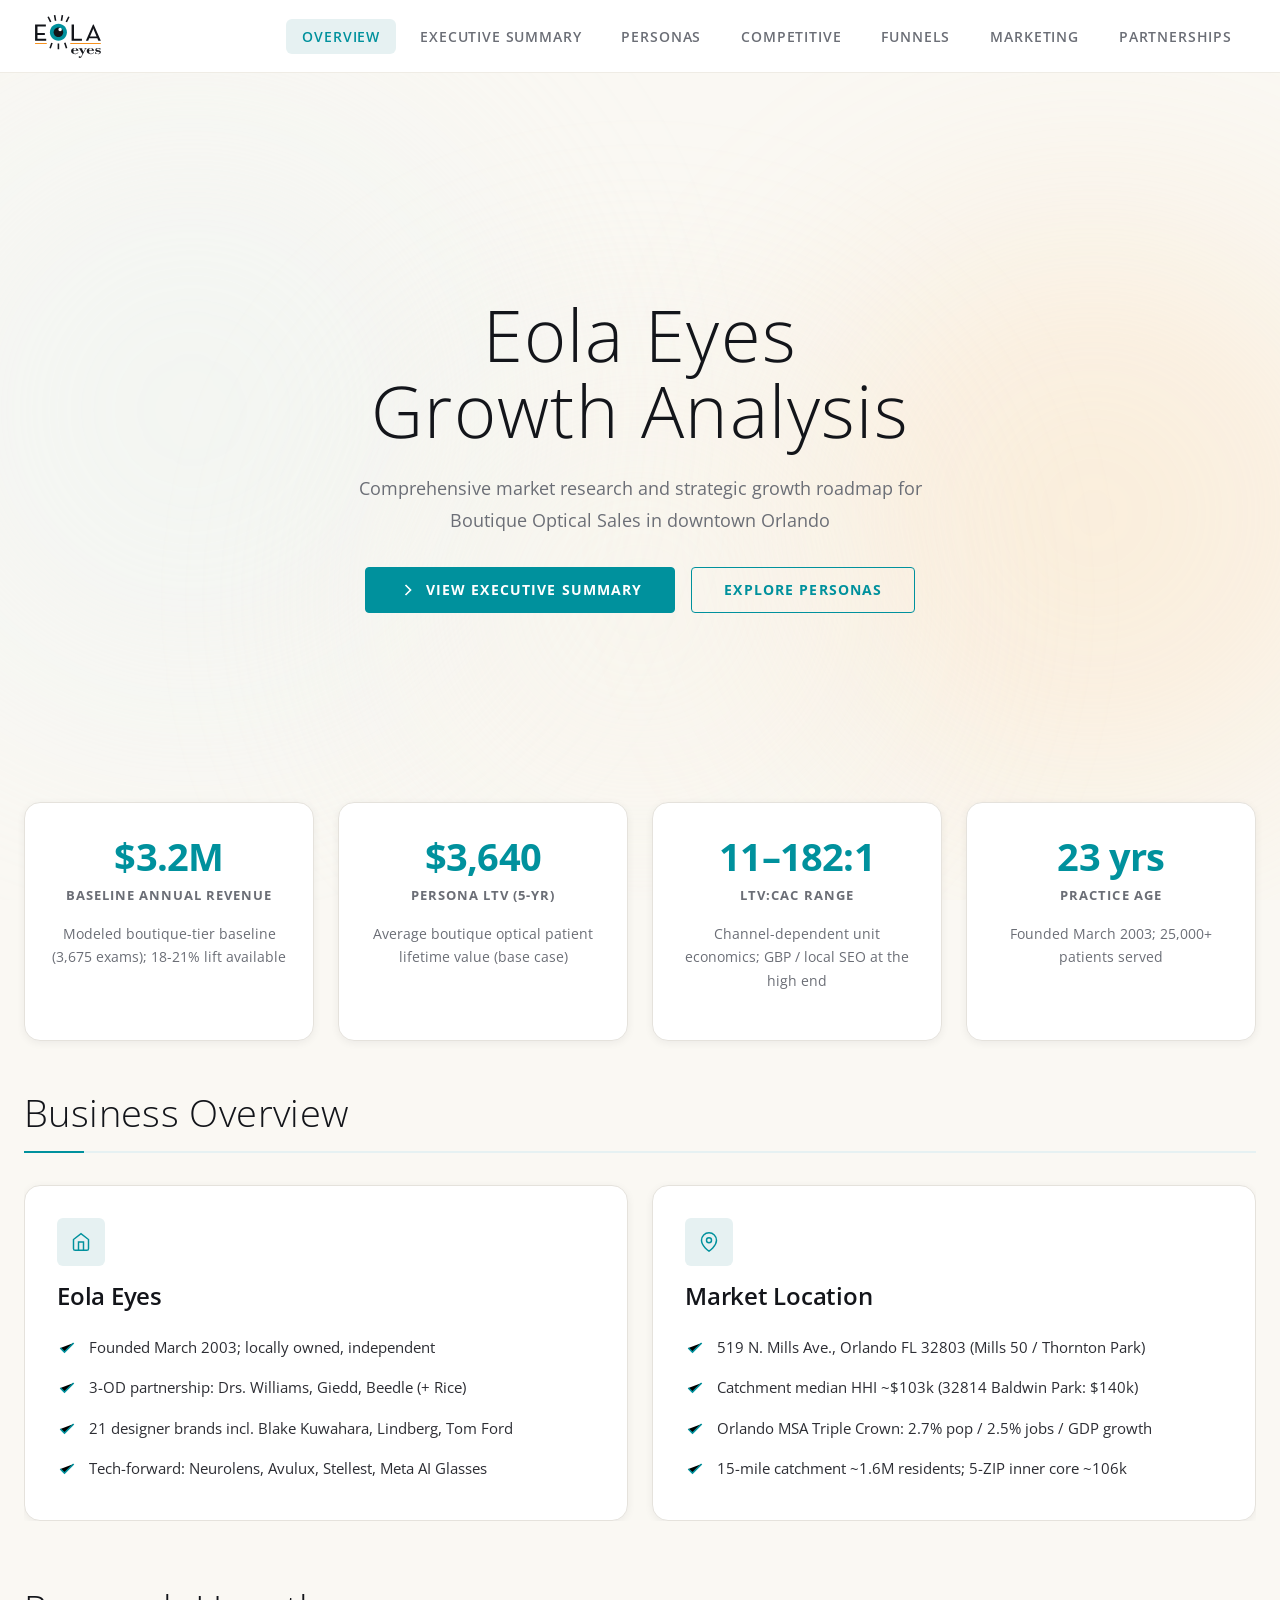
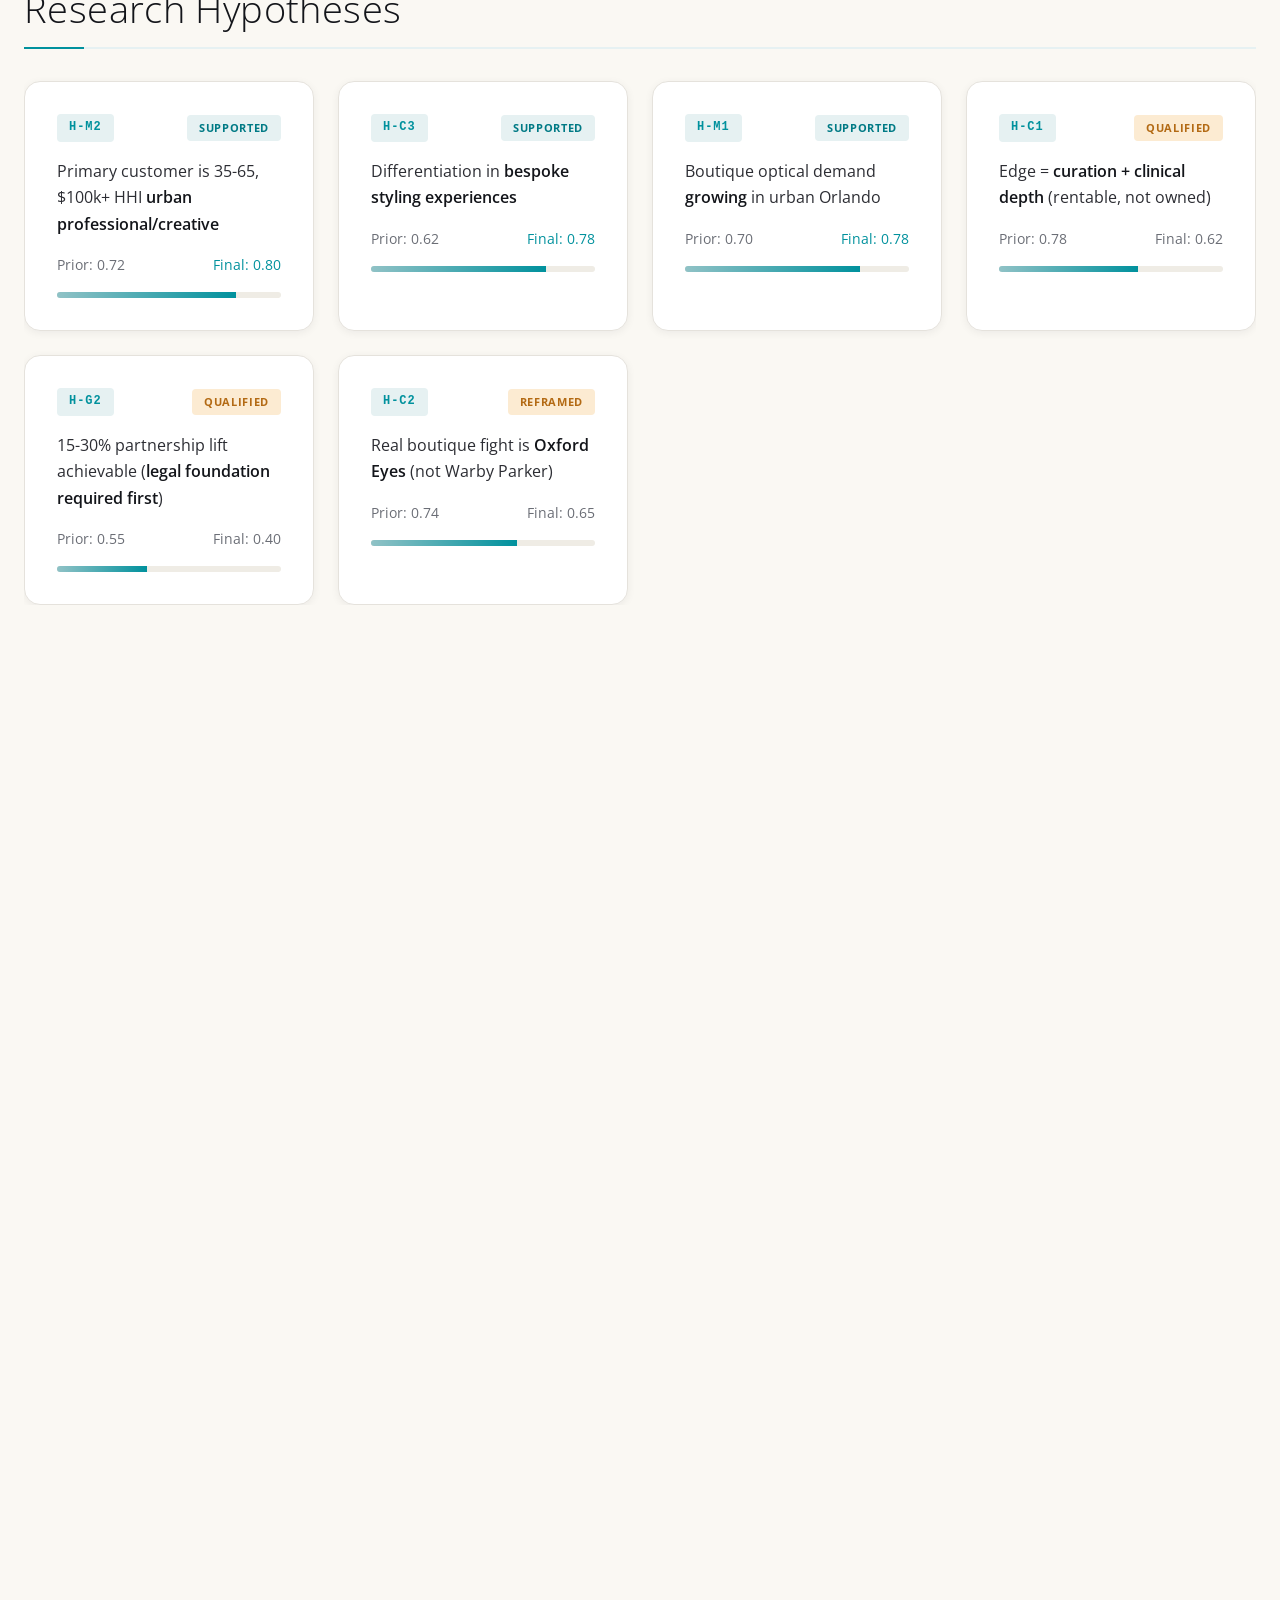
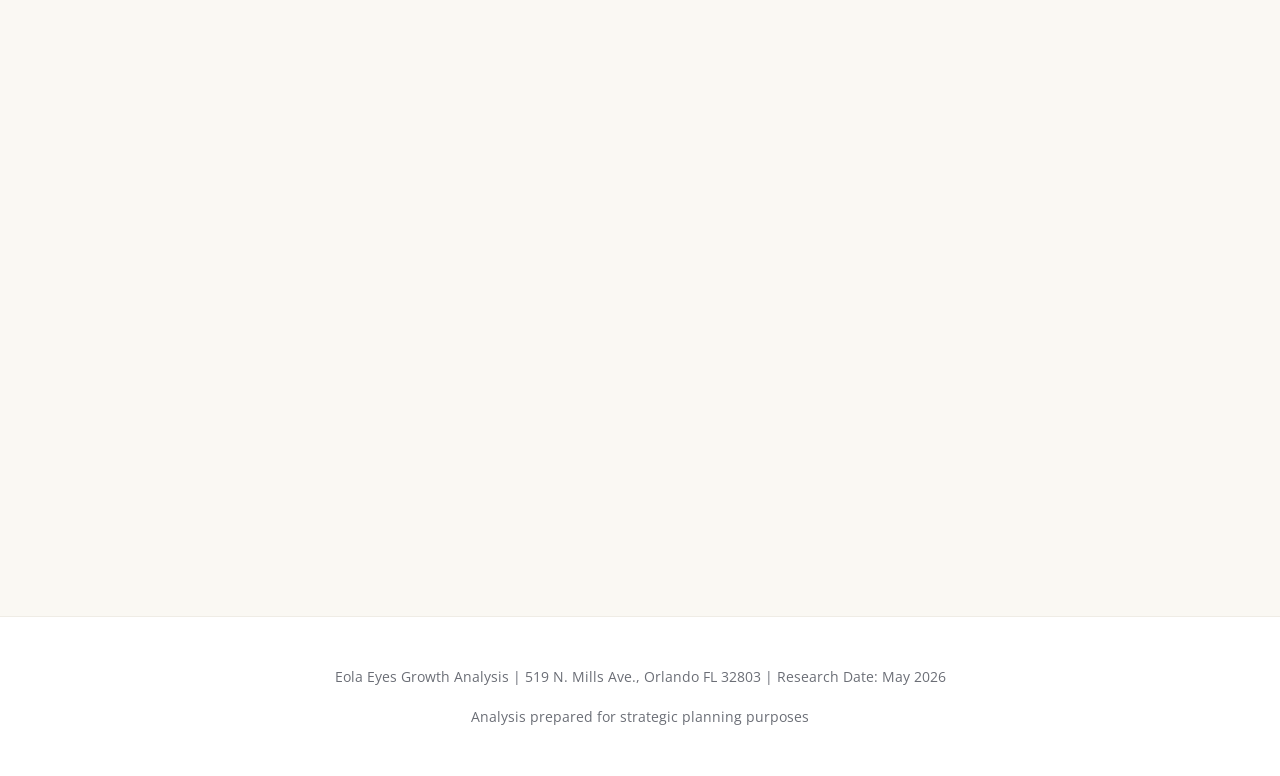
==== commit b617fff5: "Rebrand to match eolaeyes.com — light/airy with brand teal + Open Sans Major visual overhaul to matc" ====
--- a/index.html
+++ b/index.html
@@ -3,6 +3,7 @@
 <head>
   <meta charset="UTF-8">
   <meta name="viewport" content="width=device-width, initial-scale=1.0">
+  <meta name="theme-color" content="#00919D">
   <title>Eola Eyes Growth Analysis | Boutique Optical Sales Market Research</title>
   <meta name="description" content="Comprehensive market research and strategic growth roadmap for Eola Eyes, an independent boutique optical practice in downtown Orlando, FL.">
 
@@ -11,26 +12,27 @@
   <link rel="preconnect" href="https://fonts.gstatic.com" crossorigin>
 
   <!-- Critical CSS -->
-  <style>
+    <style>
     :root {
-      --color-indigo: #6366f1;
-      --color-rose: #f43f5e;
-      --color-teal: #14b8a6;
-      --color-slate-900: #0f172a;
-      --color-slate-950: #020617;
+      --eola-paper: #FFFFFF;
+      --eola-paper-warm: #FAF8F3;
+      --eola-ink: #13151A;
+      --eola-teal: #00919D;
+      --eola-orange: #F7921E;
     }
     body {
       margin: 0;
-      font-family: 'Inter', -apple-system, BlinkMacSystemFont, sans-serif;
-      background: var(--color-slate-950);
-      color: #f1f5f9;
+      font-family: 'Open Sans', -apple-system, BlinkMacSystemFont, 'Segoe UI', Roboto, sans-serif;
+      background: var(--eola-paper-warm);
+      color: var(--eola-ink);
+      -webkit-font-smoothing: antialiased;
     }
-    .aurora-bg { position: fixed; inset: 0; overflow: hidden; z-index: -1; }
-    .hero { min-height: 100vh; display: flex; align-items: center; justify-content: center; }
+    .aurora-bg { position: fixed; inset: 0; overflow: hidden; z-index: -1; background: var(--eola-paper-warm); pointer-events: none; }
+    .hero { min-height: 70vh; display: flex; align-items: center; justify-content: center; padding: 6rem 1rem 4rem; text-align: center; }
   </style>
 
   <!-- Fonts with display swap -->
-  <link href="https://fonts.googleapis.com/css2?family=Inter:wght@400;500;600&family=Playfair+Display:wght@500;600;700&display=swap" rel="stylesheet">
+  <link href="https://fonts.googleapis.com/css2?family=Open+Sans:wght@300;400;600;700&display=swap" rel="stylesheet">
 
   <!-- Deferred CSS -->
   <link rel="preload" href="./assets/css/main.css" as="style" onload="this.onload=null;this.rel='stylesheet'">
@@ -50,17 +52,7 @@
   <!-- Navigation -->
   <nav class="nav">
     <div class="nav-container">
-      <a href="index.html" class="nav-logo">
-        <svg width="32" height="32" viewBox="0 0 24 24" fill="none" stroke="currentColor" stroke-width="1.5">
-          <circle cx="12" cy="12" r="10"/>
-          <circle cx="12" cy="12" r="4"/>
-          <line x1="12" y1="2" x2="12" y2="4"/>
-          <line x1="12" y1="20" x2="12" y2="22"/>
-          <line x1="2" y1="12" x2="4" y2="12"/>
-          <line x1="20" y1="12" x2="22" y2="12"/>
-        </svg>
-        Eola Eyes
-      </a>
+      <a href="index.html" class="nav-logo"><img src="./assets/images/EolaEyes_logo.svg" alt="Eola Eyes" class="brand-mark" width="140" height="48"></a>
       <button class="nav-toggle" aria-label="Toggle navigation" aria-expanded="false">
         <svg width="24" height="24" viewBox="0 0 24 24" fill="none" stroke="currentColor" stroke-width="2">
           <line x1="3" y1="6" x2="21" y2="6"/>
--- a/assets/css/main.css
+++ b/assets/css/main.css
@@ -1,38 +1,66 @@
-/* Ethereal Clarity Design System - EyeCare For You Growth Analysis */
+/* ============================================================
+   Eola Eyes Brand — Light, airy, sophisticated
+   Brand tokens pulled from eolaeyes.com
+   ============================================================ */
 
 :root {
-  /* Primary Accent */
-  --color-indigo: #6366f1;
-  --color-indigo-light: #818cf8;
-  --color-indigo-dark: #4f46e5;
-
-  /* Aurora Colors */
-  --color-rose: #f43f5e;
-  --color-teal: #14b8a6;
-
-  /* Slate Palette (No pure black/white) */
-  --color-slate-50: #f8fafc;
-  --color-slate-100: #f1f5f9;
-  --color-slate-200: #e2e8f0;
-  --color-slate-300: #cbd5e1;
-  --color-slate-400: #94a3b8;
-  --color-slate-500: #64748b;
-  --color-slate-600: #475569;
-  --color-slate-700: #334155;
-  --color-slate-800: #1e293b;
-  --color-slate-900: #0f172a;
-  --color-slate-950: #020617;
-
-  /* Emerald for success/positive */
-  --color-emerald: #10b981;
-  --color-emerald-light: #34d399;
-
-  /* Amber for warnings */
-  --color-amber: #f59e0b;
+  /* Brand palette — Eola Eyes (extracted from logo + site) */
+  --eola-ink: #13151A;          /* Logo dark, headings */
+  --eola-ink-soft: #2C2D33;     /* Body text */
+  --eola-ink-muted: #6B6E76;    /* Secondary text */
+  --eola-ink-subtle: #9CA0A8;   /* Tertiary text, captions */
+
+  --eola-teal: #00919D;         /* Logo eye pupil — primary brand */
+  --eola-teal-hover: #007A85;   /* Darker for hover */
+  --eola-teal-soft: #90C2C6;    /* Light teal — link/text accent on site */
+  --eola-teal-pale: #E6F1F2;    /* Very light teal — backgrounds */
+
+  --eola-orange: #F7921E;       /* Logo "eyes" underline accent */
+  --eola-orange-soft: #FCD7A8;  /* Light orange wash */
+
+  --eola-tan: #D9C099;          /* Site warm wash color */
+  --eola-tan-soft: #F7F1E5;     /* Very light tan — subtle bg */
+
+  /* Surface */
+  --eola-paper: #FFFFFF;        /* Card bg, page bg */
+  --eola-paper-warm: #FAF8F3;   /* Warm white — page bg */
+  --eola-cream: #F5F1E8;        /* Section accent bg */
+  --eola-border: #E5E2DC;       /* Card / hr borders */
+  --eola-border-soft: #EFECE5;  /* Subtle dividers */
+
+  /* Status semantic */
+  --color-success: #00919D;     /* Use brand teal for success */
+  --color-success-soft: #E6F1F2;
+  --color-warning: #F7921E;     /* Use brand orange for warning */
+  --color-warning-soft: #FCEBD2;
+  --color-danger: #C44E4E;
+  --color-danger-soft: #F4DDDD;
+
+  /* Legacy aliases — old eyecareNC theme had slate-50 as bright/white (text on dark bg).
+     Now we're light-on-light, so slate-50 maps to INK so text stays visible. */
+  --color-slate-50: var(--eola-ink);
+  --color-slate-100: var(--eola-ink);
+  --color-slate-200: var(--eola-ink-soft);
+  --color-slate-300: var(--eola-ink-muted);
+  --color-slate-400: var(--eola-ink-muted);
+  --color-slate-500: var(--eola-ink-muted);
+  --color-slate-600: var(--eola-ink-soft);
+  --color-slate-700: var(--eola-border);
+  --color-slate-800: var(--eola-border);
+  --color-slate-900: var(--eola-paper-warm);
+  --color-slate-950: var(--eola-paper);
+  --color-indigo: var(--eola-teal);
+  --color-indigo-light: var(--eola-teal);
+  --color-indigo-dark: var(--eola-teal-hover);
+  --color-rose: var(--color-danger);
+  --color-teal: var(--eola-teal);
+  --color-emerald: var(--color-success);
+  --color-emerald-light: var(--color-success);
+  --color-amber: var(--color-warning);
 
   /* Typography */
-  --font-display: 'Playfair Display', Georgia, 'Times New Roman', serif;
-  --font-body: 'Inter', -apple-system, BlinkMacSystemFont, 'Segoe UI', Roboto, sans-serif;
+  --font-display: 'Open Sans', -apple-system, BlinkMacSystemFont, 'Segoe UI', Roboto, sans-serif;
+  --font-body: 'Open Sans', -apple-system, BlinkMacSystemFont, 'Segoe UI', Roboto, sans-serif;
 
   /* Spacing */
   --space-1: 0.25rem;
@@ -45,31 +73,40 @@
   --space-16: 4rem;
   --space-24: 6rem;
 
-  /* Border Radius */
-  --radius-sm: 0.375rem;
-  --radius-md: 0.5rem;
-  --radius-lg: 1rem;
-  --radius-xl: 1.5rem;
+  --radius-sm: 4px;
+  --radius-md: 6px;
+  --radius-lg: 12px;
+  --radius-xl: 16px;
   --radius-full: 9999px;
+
+  /* Soft shadows (replace dark Aurora glow) */
+  --shadow-xs: 0 1px 2px rgba(19, 21, 26, 0.04);
+  --shadow-sm: 0 2px 8px rgba(19, 21, 26, 0.06);
+  --shadow-md: 0 4px 16px rgba(19, 21, 26, 0.08);
+  --shadow-lg: 0 8px 32px rgba(19, 21, 26, 0.10);
+  --shadow-teal: 0 8px 24px rgba(0, 145, 157, 0.18);
 }
 
 /* Reset */
-*, *::before, *::after {
-  box-sizing: border-box;
-  margin: 0;
-  padding: 0;
-}
-
-html {
-  scroll-behavior: smooth;
-}
-
+*, *::before, *::after { box-sizing: border-box; margin: 0; padding: 0; }
+html { scroll-behavior: smooth; }
+
+/* Inline-SVG default — prevents un-sized SVGs from blowing up to container width.
+   More-specific rules (.icon-container svg, .feature-list svg, .nav-logo svg, etc.)
+   override this. */
+svg:not([width]):not(.brand-mark) {
+  width: 1.25rem;
+  height: 1.25rem;
+  display: inline-block;
+  vertical-align: middle;
+  flex-shrink: 0;
+}
 body {
   font-family: var(--font-body);
   font-size: 1rem;
-  line-height: 1.6;
-  color: var(--color-slate-100);
-  background: var(--color-slate-950);
+  line-height: 1.65;
+  color: var(--eola-ink-soft);
+  background: var(--eola-paper-warm);
   min-height: 100vh;
   -webkit-font-smoothing: antialiased;
   -moz-osx-font-smoothing: grayscale;
@@ -78,134 +115,92 @@
 /* Typography */
 h1, h2, h3, h4, h5, h6 {
   font-family: var(--font-display);
-  font-weight: 600;
+  font-weight: 400;            /* Eola uses regular-weight headings */
   line-height: 1.2;
-  color: var(--color-slate-50);
-}
-
-h1 { font-size: 3rem; }
-h2 { font-size: 2.25rem; }
-h3 { font-size: 1.5rem; }
-h4 { font-size: 1.25rem; }
-h5 { font-size: 1.125rem; }
-h6 { font-size: 1rem; }
-
-p {
-  margin-bottom: var(--space-4);
-  color: var(--color-slate-300);
-}
+  color: var(--eola-ink);
+  letter-spacing: -0.01em;
+}
+h1 { font-size: clamp(2.25rem, 4.5vw, 3.5rem); font-weight: 300; letter-spacing: 0.02em; }
+h2 { font-size: clamp(1.75rem, 3vw, 2.5rem); font-weight: 300; letter-spacing: 0.01em; }
+h3 { font-size: 1.5rem; font-weight: 600; }
+h4 { font-size: 1.25rem; font-weight: 600; }
+h5 { font-size: 1.05rem; font-weight: 700; text-transform: uppercase; letter-spacing: 0.05em; color: var(--eola-ink); }
+h6 { font-size: 0.875rem; font-weight: 700; text-transform: uppercase; letter-spacing: 0.08em; color: var(--eola-teal); }
+p { margin-bottom: var(--space-4); color: var(--eola-ink-soft); }
+strong { color: var(--eola-ink); font-weight: 600; }
+small { color: var(--eola-ink-muted); }
 
 a {
-  color: var(--color-indigo-light);
+  color: var(--eola-teal);
   text-decoration: none;
   transition: color 0.2s ease;
 }
-
-a:hover {
-  color: var(--color-indigo);
-}
-
-/* Aurora Background */
+a:hover { color: var(--eola-teal-hover); }
+
+/* Aurora — repurposed as soft decorative background blobs */
 .aurora-bg {
   position: fixed;
   inset: 0;
   overflow: hidden;
   z-index: -1;
   pointer-events: none;
-  contain: paint; /* Isolate expensive paints */
-}
-
+  background: var(--eola-paper-warm);
+}
 .aurora-blob {
   position: absolute;
   border-radius: 50%;
-  filter: blur(60px); /* Reduced from 80px for better performance */
-  opacity: 0.4; /* Slightly reduced */
+  filter: blur(120px);
+  opacity: 0.30;
   will-change: transform;
   transform: translate3d(0, 0, 0);
-  animation: aurora-float 25s ease-in-out infinite; /* Slower = less GPU work */
-}
-
-.aurora-blob--indigo {
-  width: 40vw;
-  height: 40vw;
-  background: radial-gradient(circle, var(--color-indigo) 0%, transparent 70%);
-  left: 10%;
-  top: 20%;
-}
-
-.aurora-blob--rose {
-  width: 35vw;
-  height: 35vw;
-  background: radial-gradient(circle, var(--color-rose) 0%, transparent 70%);
-  right: 15%;
-  top: 30%;
-  animation-delay: -7s;
-}
-
-.aurora-blob--teal {
-  width: 30vw;
-  height: 30vw;
-  background: radial-gradient(circle, var(--color-teal) 0%, transparent 70%);
-  left: 40%;
-  bottom: 20%;
-  animation-delay: -14s;
-}
+  animation: aurora-float 30s ease-in-out infinite;
+}
+.aurora-blob--indigo { width: 50vw; height: 50vw; background: var(--eola-teal-pale); left: -10%; top: 10%; }
+.aurora-blob--rose   { width: 45vw; height: 45vw; background: var(--eola-orange-soft); right: -8%; top: 25%; animation-delay: -10s; }
+.aurora-blob--teal   { width: 40vw; height: 40vw; background: var(--eola-tan-soft); left: 30%; bottom: 5%; animation-delay: -20s; }
 
 @keyframes aurora-float {
-  /* Removed scale transforms - they cause expensive re-renders with blur */
   0%, 100% { transform: translate3d(0, 0, 0); }
-  25% { transform: translate3d(5%, -3%, 0); }
-  50% { transform: translate3d(-3%, 5%, 0); }
-  75% { transform: translate3d(-5%, -2%, 0); }
-}
-
+  33%      { transform: translate3d(4%, -3%, 0); }
+  66%      { transform: translate3d(-3%, 4%, 0); }
+}
 @media (prefers-reduced-motion: reduce) {
-  .aurora-blob {
-    animation: none;
-    will-change: auto;
-  }
-}
-
-/* Glass Cards - Optimized for scroll performance */
+  .aurora-blob { animation: none; will-change: auto; }
+}
+
+/* Cards (keeps .glass-card class name; new visual treatment) */
 .glass-card {
-  background: rgba(15, 23, 42, 0.85); /* Solid background instead of backdrop-filter */
-  border: 1px solid rgba(255, 255, 255, 0.08);
+  background: var(--eola-paper);
+  border: 1px solid var(--eola-border);
   border-radius: var(--radius-xl);
-  /* backdrop-filter removed - causes scroll jank with 85 cards */
-  isolation: isolate;
   padding: var(--space-8);
-  transform: translate3d(0, 0, 0); /* Force GPU layer */
-  will-change: transform; /* Persistent for smoother hover */
-  transition: transform 0.3s cubic-bezier(0.34, 1.56, 0.64, 1), border-color 0.3s ease;
-}
-
+  box-shadow: var(--shadow-sm);
+  transition: transform 0.35s cubic-bezier(0.34, 1.56, 0.64, 1),
+              box-shadow 0.35s ease,
+              border-color 0.35s ease;
+}
 .glass-card:hover {
-  transform: translate3d(0, -4px, 0); /* GPU-accelerated 3D transform */
-  border-color: rgba(255, 255, 255, 0.15);
-}
-
+  transform: translate3d(0, -3px, 0);
+  box-shadow: var(--shadow-md);
+  border-color: var(--eola-teal-soft);
+}
 @media (prefers-reduced-motion: reduce) {
-  .glass-card {
-    will-change: auto;
-  }
-  .glass-card:hover {
-    transform: none;
-  }
-}
-
-/* Navigation - Optimized: removed backdrop-filter for scroll performance */
+  .glass-card:hover { transform: none; }
+}
+
+/* Navigation — light, fixed, Eola-style */
 .nav {
   position: fixed;
   top: 0;
   left: 0;
   right: 0;
   z-index: 100;
-  padding: var(--space-4) var(--space-8);
-  background: rgba(2, 6, 23, 0.95); /* Solid background - no blur needed */
-  /* backdrop-filter removed - fixed elements with blur cause scroll jank */
-  border-bottom: 1px solid rgba(255, 255, 255, 0.05);
-}
-
+  padding: var(--space-3) var(--space-8);
+  background: rgba(255, 255, 255, 0.96);
+  backdrop-filter: saturate(180%) blur(8px);
+  -webkit-backdrop-filter: saturate(180%) blur(8px);
+  border-bottom: 1px solid var(--eola-border-soft);
+}
 .nav-container {
   max-width: 1400px;
   margin: 0 auto;
@@ -213,62 +208,52 @@
   justify-content: space-between;
   align-items: center;
 }
-
 .nav-logo {
   display: flex;
   align-items: center;
   gap: var(--space-3);
   font-family: var(--font-display);
-  font-size: 1.25rem;
-  font-weight: 600;
-  color: var(--color-slate-50);
-}
-
-.nav-logo img {
-  height: 40px;
+  font-size: 1.05rem;
+  font-weight: 700;
+  letter-spacing: 0.06em;
+  text-transform: uppercase;
+  color: var(--eola-ink);
+}
+.nav-logo:hover { color: var(--eola-ink); }
+.nav-logo img,
+.nav-logo svg.brand-mark {
+  height: 48px;
   width: auto;
 }
 
 .nav-links {
   display: flex;
-  gap: var(--space-6);
+  gap: var(--space-2);
   list-style: none;
 }
-
 .nav-link {
-  color: var(--color-slate-400);
+  color: var(--eola-ink-muted);
   font-size: 0.875rem;
-  font-weight: 500;
-  padding: var(--space-2) var(--space-3);
+  font-weight: 600;
+  letter-spacing: 0.06em;
+  text-transform: uppercase;
+  padding: var(--space-2) var(--space-4);
   border-radius: var(--radius-md);
   transition: color 0.2s ease, background 0.2s ease;
 }
-
-.nav-link:hover,
-.nav-link.active {
-  color: var(--color-slate-50);
-  background: rgba(255, 255, 255, 0.05);
-}
-
-.nav-link.active {
-  color: var(--color-indigo-light);
-}
-
-/* Mobile Navigation */
+.nav-link:hover { color: var(--eola-teal); background: var(--eola-teal-pale); }
+.nav-link.active { color: var(--eola-teal); background: var(--eola-teal-pale); }
+
 .nav-toggle {
   display: none;
   background: none;
   border: none;
-  color: var(--color-slate-50);
+  color: var(--eola-ink);
   cursor: pointer;
   padding: var(--space-2);
 }
-
-@media (max-width: 768px) {
-  .nav-toggle {
-    display: block;
-  }
-
+@media (max-width: 900px) {
+  .nav-toggle { display: block; }
   .nav-links {
     display: none;
     position: absolute;
@@ -276,649 +261,434 @@
     left: 0;
     right: 0;
     flex-direction: column;
-    background: rgba(2, 6, 23, 0.98);
+    background: var(--eola-paper);
     padding: var(--space-4);
-    gap: var(--space-2);
+    gap: var(--space-1);
+    border-bottom: 1px solid var(--eola-border);
+    box-shadow: var(--shadow-md);
   }
-
-  .nav-links.open {
-    display: flex;
-  }
-}
-
-/* Main Content */
+  .nav-links.open { display: flex; }
+}
+
+/* Main */
 .main {
-  padding-top: 80px;
+  padding-top: 92px;
   min-height: 100vh;
-}
-
+  position: relative;
+}
 .container {
-  max-width: 1400px;
+  max-width: 1280px;
   margin: 0 auto;
   padding: var(--space-8) var(--space-6);
 }
 
-/* Hero Section */
+/* Hero — large, airy, light */
 .hero {
-  padding: var(--space-24) 0;
+  padding: var(--space-24) 0 var(--space-16);
   text-align: center;
 }
-
 .hero-title {
-  font-size: clamp(2.5rem, 5vw, 4rem);
+  font-size: clamp(2.5rem, 6vw, 4.5rem);
+  font-weight: 300;
   margin-bottom: var(--space-6);
-  background: linear-gradient(135deg, var(--color-slate-50), var(--color-indigo-light));
-  -webkit-background-clip: text;
-  -webkit-text-fill-color: transparent;
-  background-clip: text;
-}
-
+  color: var(--eola-ink);
+  letter-spacing: 0.02em;
+  line-height: 1.05;
+}
+.hero-title strong { color: var(--eola-teal); font-weight: 600; }
 .hero-subtitle {
-  font-size: 1.25rem;
-  color: var(--color-slate-400);
-  max-width: 600px;
+  font-size: 1.15rem;
+  color: var(--eola-ink-muted);
+  max-width: 640px;
   margin: 0 auto var(--space-8);
-}
-
-/* Stats Grid */
+  line-height: 1.7;
+}
+
+/* Stats grid */
 .stats-grid {
   display: grid;
-  grid-template-columns: repeat(auto-fit, minmax(250px, 1fr));
+  grid-template-columns: repeat(auto-fit, minmax(220px, 1fr));
   gap: var(--space-6);
   margin: var(--space-12) 0;
 }
-
-.stat-card {
-  text-align: center;
-  padding: var(--space-8);
-}
-
+.stat-card { text-align: center; padding: var(--space-8) var(--space-6); }
 .stat-value {
   font-family: var(--font-display);
-  font-size: 2.5rem;
-  font-weight: 700;
-  color: var(--color-indigo-light);
+  font-size: clamp(2.25rem, 3vw, 2.75rem);
+  font-weight: 700;
+  color: var(--eola-teal);
   margin-bottom: var(--space-2);
-}
-
+  letter-spacing: -0.02em;
+  line-height: 1.1;
+}
 .stat-label {
-  font-size: 0.875rem;
-  color: var(--color-slate-400);
-  text-transform: uppercase;
-  letter-spacing: 0.05em;
-}
-
-/* Page Header */
+  font-size: 0.8rem;
+  color: var(--eola-ink-muted);
+  text-transform: uppercase;
+  letter-spacing: 0.08em;
+  font-weight: 700;
+}
+
+/* Page header */
 .page-header {
   padding: var(--space-16) 0 var(--space-8);
   text-align: center;
-  border-bottom: 1px solid rgba(255, 255, 255, 0.05);
+  border-bottom: 1px solid var(--eola-border-soft);
   margin-bottom: var(--space-12);
 }
-
-.page-header h1 {
-  margin-bottom: var(--space-4);
-}
-
-.page-header p {
-  max-width: 700px;
-  margin: 0 auto;
-}
-
-/* Section - with content-visibility for off-screen optimization */
+.page-header h1 { margin-bottom: var(--space-4); }
+.page-header p { max-width: 720px; margin: 0 auto; color: var(--eola-ink-muted); font-size: 1.1rem; }
+
+/* Section */
 .section {
   margin-bottom: var(--space-16);
-  content-visibility: auto; /* Skip rendering off-screen sections */
-  contain-intrinsic-size: auto 500px; /* Estimate height to prevent scrollbar jump */
-}
-
+  content-visibility: auto;
+  contain-intrinsic-size: auto 500px;
+}
 .section-title {
   margin-bottom: var(--space-8);
   padding-bottom: var(--space-4);
-  border-bottom: 1px solid rgba(255, 255, 255, 0.1);
-}
-
-/* Grid Layouts */
-.grid-2 {
-  display: grid;
-  grid-template-columns: repeat(auto-fit, minmax(400px, 1fr));
-  gap: var(--space-6);
-}
-
-.grid-3 {
-  display: grid;
-  grid-template-columns: repeat(auto-fit, minmax(300px, 1fr));
-  gap: var(--space-6);
-}
-
-.grid-4 {
-  display: grid;
-  grid-template-columns: repeat(auto-fit, minmax(250px, 1fr));
-  gap: var(--space-6);
-}
-
-@media (max-width: 768px) {
-  .grid-2, .grid-3, .grid-4 {
-    grid-template-columns: 1fr;
-  }
-}
-
-/* Persona Cards */
-.persona-card {
-  display: flex;
-  flex-direction: column;
-  gap: var(--space-6);
-}
-
+  border-bottom: 2px solid var(--eola-teal-pale);
+  position: relative;
+}
+.section-title::after {
+  content: '';
+  position: absolute;
+  left: 0;
+  bottom: -2px;
+  width: 60px;
+  height: 2px;
+  background: var(--eola-teal);
+}
+
+/* Grids */
+.grid-2 { display: grid; grid-template-columns: repeat(auto-fit, minmax(360px, 1fr)); gap: var(--space-6); }
+.grid-3 { display: grid; grid-template-columns: repeat(auto-fit, minmax(280px, 1fr)); gap: var(--space-6); }
+.grid-4 { display: grid; grid-template-columns: repeat(auto-fit, minmax(220px, 1fr)); gap: var(--space-6); }
+
+/* Buttons — outlined-rectangular, Eola style */
+.btn {
+  display: inline-flex;
+  align-items: center;
+  gap: var(--space-2);
+  padding: var(--space-3) var(--space-8);
+  border-radius: var(--radius-sm);
+  font-size: 0.875rem;
+  font-weight: 700;
+  letter-spacing: 0.08em;
+  text-transform: uppercase;
+  cursor: pointer;
+  border: 1.5px solid transparent;
+  transition: all 0.25s ease;
+  font-family: var(--font-body);
+  line-height: 1;
+}
+.btn-primary {
+  background: var(--eola-teal);
+  color: var(--eola-paper);
+  border-color: var(--eola-teal);
+}
+.btn-primary:hover {
+  background: var(--eola-teal-hover);
+  border-color: var(--eola-teal-hover);
+  color: var(--eola-paper);
+  transform: translateY(-1px);
+  box-shadow: var(--shadow-teal);
+}
+.btn-secondary {
+  background: transparent;
+  color: var(--eola-teal);
+  border-color: var(--eola-teal);
+}
+.btn-secondary:hover {
+  background: var(--eola-teal);
+  color: var(--eola-paper);
+}
+
+/* Persona cards */
+.persona-card { display: flex; flex-direction: column; }
 .persona-header {
   display: flex;
   align-items: center;
   gap: var(--space-4);
 }
-
 .persona-img {
   width: 140px;
   height: 140px;
   border-radius: 50%;
-  border: 3px solid var(--color-slate-50);
-  box-shadow: 0 4px 20px rgba(0, 0, 0, 0.3);
+  border: 4px solid var(--eola-paper);
+  box-shadow: 0 4px 20px rgba(19, 21, 26, 0.12);
   object-fit: cover;
   flex-shrink: 0;
 }
-
 @media (max-width: 640px) {
-  .persona-img {
-    width: 100px;
-    height: 100px;
-  }
-}
-
-.persona-info h3 {
-  margin-bottom: var(--space-1);
-}
-
+  .persona-img { width: 100px; height: 100px; }
+}
+.persona-info h3 { margin-bottom: var(--space-1); color: var(--eola-ink); }
 .persona-subtitle {
-  font-size: 0.875rem;
-  color: var(--color-slate-400);
-}
-
+  font-size: 0.85rem;
+  color: var(--eola-teal);
+  font-weight: 700;
+  text-transform: uppercase;
+  letter-spacing: 0.06em;
+}
 .persona-quote {
+  font-size: 1.05rem;
   font-style: italic;
-  padding-left: var(--space-4);
-  border-left: 3px solid var(--color-indigo);
-  color: var(--color-slate-300);
-}
-
+  color: var(--eola-ink-soft);
+  border-left: 3px solid var(--eola-orange);
+  padding: var(--space-3) var(--space-6);
+  margin: var(--space-6) 0;
+  background: var(--eola-tan-soft);
+  border-radius: 0 var(--radius-md) var(--radius-md) 0;
+  line-height: 1.6;
+}
 .persona-metrics {
   display: grid;
-  grid-template-columns: repeat(2, 1fr);
+  grid-template-columns: repeat(auto-fit, minmax(140px, 1fr));
   gap: var(--space-4);
-}
-
-.metric-item {
-  background: rgba(255, 255, 255, 0.02);
-  padding: var(--space-3);
+  margin-top: var(--space-6);
+  padding: var(--space-4);
+  background: var(--eola-cream);
   border-radius: var(--radius-md);
 }
-
+.metric-item { text-align: center; }
 .metric-label {
+  font-size: 0.7rem;
+  color: var(--eola-ink-muted);
+  text-transform: uppercase;
+  letter-spacing: 0.08em;
+  font-weight: 700;
+  margin-bottom: var(--space-1);
+}
+.metric-value { font-size: 1.1rem; font-weight: 700; color: var(--eola-ink); }
+
+/* Hypothesis cards */
+.hypothesis-card { display: flex; flex-direction: column; }
+.hypothesis-header {
+  display: flex;
+  justify-content: space-between;
+  align-items: center;
+  margin-bottom: var(--space-4);
+}
+.hypothesis-id {
+  display: inline-block;
+  padding: var(--space-1) var(--space-3);
+  background: var(--eola-teal-pale);
+  color: var(--eola-teal);
+  border-radius: var(--radius-sm);
   font-size: 0.75rem;
-  color: var(--color-slate-500);
-  text-transform: uppercase;
-  letter-spacing: 0.05em;
-}
-
-.metric-value {
-  font-size: 1.125rem;
-  font-weight: 600;
-  color: var(--color-slate-100);
-}
+  font-weight: 700;
+  letter-spacing: 0.08em;
+  font-family: 'SF Mono', Menlo, monospace;
+}
+
+/* Status badges */
+.hypothesis-status,
+.status-supported,
+.status-strongly-supported,
+.status-testing,
+.status-qualified,
+.status-reframed,
+.status-downgraded {
+  padding: var(--space-1) var(--space-3);
+  border-radius: var(--radius-sm);
+  font-size: 0.7rem;
+  font-weight: 700;
+  letter-spacing: 0.06em;
+  text-transform: uppercase;
+}
+.status-supported            { background: var(--color-success-soft); color: var(--eola-teal-hover); }
+.status-strongly-supported   { background: var(--eola-teal); color: var(--eola-paper); }
+.status-testing              { background: var(--color-warning-soft); color: #B36A14; }
+.status-qualified            { background: var(--color-warning-soft); color: #B36A14; border: 1px solid var(--color-warning); }
+.status-reframed             { background: #FFF7E5; color: #B36A14; border: 1px solid var(--color-warning); }
+.status-downgraded           { background: var(--color-danger-soft); color: var(--color-danger); border: 1px solid var(--color-danger); }
+
+/* Probability bar */
+.probability-bar {
+  height: 6px;
+  background: var(--eola-border-soft);
+  border-radius: var(--radius-full);
+  margin-top: var(--space-4);
+  overflow: hidden;
+}
+.probability-fill {
+  height: 100%;
+  background: linear-gradient(90deg, var(--eola-teal-soft), var(--eola-teal));
+  transition: width 1.2s cubic-bezier(0.4, 0, 0.2, 1);
+}
+
+/* SWOT */
+.swot-grid {
+  display: grid;
+  grid-template-columns: repeat(auto-fit, minmax(300px, 1fr));
+  gap: var(--space-6);
+  margin: var(--space-8) 0;
+}
+.swot-card {
+  padding: var(--space-6);
+  border-radius: var(--radius-lg);
+  background: var(--eola-paper);
+  border: 1px solid var(--eola-border);
+  box-shadow: var(--shadow-xs);
+  border-top: 4px solid var(--eola-teal);
+}
+.swot-card--strengths     { border-top-color: var(--eola-teal); }
+.swot-card--weaknesses    { border-top-color: var(--color-danger); }
+.swot-card--opportunities { border-top-color: var(--eola-orange); }
+.swot-card--threats       { border-top-color: var(--color-warning); }
+.swot-card h4 { margin-bottom: var(--space-4); }
 
 /* Tables */
 .table-wrapper {
   overflow-x: auto;
   margin: var(--space-6) 0;
-}
-
-table {
+  border-radius: var(--radius-lg);
+  border: 1px solid var(--eola-border);
+  background: var(--eola-paper);
+  box-shadow: var(--shadow-xs);
+}
+.table {
   width: 100%;
   border-collapse: collapse;
-  font-size: 0.875rem;
-}
-
-th, td {
+  font-size: 0.9rem;
+}
+.table thead { background: var(--eola-cream); }
+.table th {
   padding: var(--space-3) var(--space-4);
   text-align: left;
-  border-bottom: 1px solid rgba(255, 255, 255, 0.05);
-}
-
-th {
-  color: var(--color-slate-400);
-  font-weight: 500;
-  text-transform: uppercase;
-  letter-spacing: 0.05em;
+  font-weight: 700;
   font-size: 0.75rem;
-  background: rgba(255, 255, 255, 0.02);
-}
-
-td {
-  color: var(--color-slate-200);
-}
-
-tr:hover td {
-  background: rgba(255, 255, 255, 0.02);
-}
-
-/* Buttons - Optimized transitions */
-.btn {
-  display: inline-flex;
-  align-items: center;
-  justify-content: center;
-  gap: var(--space-2);
-  padding: var(--space-3) var(--space-6);
-  border-radius: var(--radius-full);
-  font-weight: 500;
-  font-size: 0.875rem;
-  cursor: pointer;
-  /* Specific properties instead of 'all' for better performance */
-  transition: transform 0.2s cubic-bezier(0.34, 1.56, 0.64, 1),
-              background-color 0.2s ease,
-              box-shadow 0.2s ease;
-  border: none;
-  transform: translate3d(0, 0, 0); /* Force GPU layer */
-}
-
-.btn-primary {
-  background: var(--color-indigo);
-  color: var(--color-slate-50);
-  box-shadow: 0 4px 15px rgba(99, 102, 241, 0.3);
-}
-
-.btn-primary:hover {
-  background: var(--color-indigo-dark);
-  transform: translate3d(0, -2px, 0); /* GPU-accelerated */
-  box-shadow: 0 6px 20px rgba(99, 102, 241, 0.4);
-}
-
-.btn-secondary {
-  background: rgba(255, 255, 255, 0.05);
-  color: var(--color-slate-200);
-  border: 1px solid rgba(255, 255, 255, 0.1);
-}
-
-.btn-secondary:hover {
-  background: rgba(255, 255, 255, 0.1);
-  border-color: rgba(255, 255, 255, 0.2);
-}
-
-/* Tags/Badges */
-.badge {
-  display: inline-flex;
-  align-items: center;
-  padding: var(--space-1) var(--space-3);
-  border-radius: var(--radius-full);
-  font-size: 0.75rem;
-  font-weight: 500;
-}
-
-.badge-success {
-  background: rgba(16, 185, 129, 0.15);
-  color: var(--color-emerald-light);
-}
-
-.badge-warning {
-  background: rgba(245, 158, 11, 0.15);
-  color: var(--color-amber);
-}
-
-.badge-info {
-  background: rgba(99, 102, 241, 0.15);
-  color: var(--color-indigo-light);
-}
-
-/* Icon Containers (Glass Squircle) */
+  text-transform: uppercase;
+  letter-spacing: 0.06em;
+  color: var(--eola-ink);
+  border-bottom: 1px solid var(--eola-border);
+  white-space: nowrap;
+}
+.table td {
+  padding: var(--space-3) var(--space-4);
+  border-bottom: 1px solid var(--eola-border-soft);
+  color: var(--eola-ink-soft);
+  vertical-align: top;
+}
+.table tr:last-child td { border-bottom: none; }
+.table tbody tr:hover { background: var(--eola-tan-soft); }
+
+/* Feature lists (check / x icons) */
+.feature-list {
+  list-style: none;
+  padding: 0;
+}
+.feature-list li {
+  display: flex;
+  gap: var(--space-3);
+  align-items: flex-start;
+  padding: var(--space-2) 0;
+  color: var(--eola-ink-soft);
+  font-size: 0.95rem;
+  line-height: 1.6;
+}
+.feature-list li svg {
+  flex-shrink: 0;
+  width: 18px;
+  height: 18px;
+  margin-top: 3px;
+  stroke: var(--eola-teal);
+  stroke-width: 2;
+}
+
+/* Icon container */
 .icon-container {
   display: inline-flex;
   align-items: center;
   justify-content: center;
   width: 48px;
   height: 48px;
-  border-radius: var(--radius-lg);
-  background: rgba(99, 102, 241, 0.1);
-}
-
+  border-radius: var(--radius-md);
+  background: var(--eola-teal-pale);
+  color: var(--eola-teal);
+  margin-bottom: var(--space-4);
+}
 .icon-container svg {
   width: 24px;
   height: 24px;
-  stroke: var(--color-indigo-light);
-  stroke-width: 1.5;
+  stroke: currentColor;
+  stroke-width: 1.75;
   fill: none;
 }
 
-/* Funnel Visualization */
-.funnel {
-  display: flex;
-  flex-direction: column;
-  gap: var(--space-2);
-  margin: var(--space-8) 0;
-}
-
-.funnel-stage {
-  display: flex;
-  align-items: center;
-  gap: var(--space-4);
-  padding: var(--space-4) var(--space-6);
-  background: linear-gradient(90deg, rgba(99, 102, 241, var(--funnel-opacity)), transparent);
-  border-radius: var(--radius-lg);
-  position: relative;
-}
-
-.funnel-stage-1 { --funnel-opacity: 0.3; width: 100%; }
-.funnel-stage-2 { --funnel-opacity: 0.25; width: 85%; }
-.funnel-stage-3 { --funnel-opacity: 0.2; width: 70%; }
-.funnel-stage-4 { --funnel-opacity: 0.15; width: 55%; }
-.funnel-stage-5 { --funnel-opacity: 0.1; width: 40%; }
-
-.funnel-label {
-  flex: 1;
-  font-weight: 500;
-}
-
-.funnel-value {
-  font-family: var(--font-display);
-  font-size: 1.25rem;
-  font-weight: 600;
-  color: var(--color-indigo-light);
-}
-
-.funnel-percent {
-  font-size: 0.875rem;
-  color: var(--color-slate-400);
-}
-
-/* Hypothesis Cards */
-.hypothesis-card {
-  border-left: 3px solid var(--color-indigo);
-}
-
-.hypothesis-header {
-  display: flex;
-  justify-content: space-between;
-  align-items: flex-start;
-  margin-bottom: var(--space-4);
-}
-
-.hypothesis-id {
-  font-size: 0.75rem;
-  color: var(--color-indigo-light);
-  font-weight: 600;
-}
-
-.hypothesis-status {
-  padding: var(--space-1) var(--space-2);
+/* Generic badge */
+.badge {
+  display: inline-block;
+  padding: var(--space-1) var(--space-3);
   border-radius: var(--radius-sm);
-  font-size: 0.75rem;
-  font-weight: 500;
-}
-
-.status-supported {
-  background: rgba(16, 185, 129, 0.15);
-  color: var(--color-emerald-light);
-}
-
-.status-strongly-supported {
-  background: rgba(16, 185, 129, 0.22);
-  color: var(--color-emerald-light);
-  border: 1px solid rgba(16, 185, 129, 0.4);
-}
-
-.status-testing {
-  background: rgba(245, 158, 11, 0.15);
-  color: var(--color-amber);
-}
-
-.status-qualified {
-  background: rgba(245, 158, 11, 0.18);
-  color: var(--color-amber);
-  border: 1px solid rgba(245, 158, 11, 0.35);
-}
-
-.status-reframed {
-  background: rgba(99, 102, 241, 0.18);
-  color: var(--color-indigo-light);
-  border: 1px solid rgba(99, 102, 241, 0.35);
-}
-
-.status-downgraded {
-  background: rgba(244, 63, 94, 0.15);
-  color: #fb7185;
-  border: 1px solid rgba(244, 63, 94, 0.3);
-}
-
-.probability-bar {
-  height: 8px;
-  background: rgba(255, 255, 255, 0.05);
-  border-radius: var(--radius-full);
-  margin-top: var(--space-4);
-  overflow: hidden;
-}
-
-.probability-fill {
-  height: 100%;
-  background: linear-gradient(90deg, var(--color-indigo), var(--color-teal));
-  border-radius: var(--radius-full);
-  transition: width 0.5s ease;
-}
-
-/* SWOT Grid */
-.swot-grid {
-  display: grid;
-  grid-template-columns: repeat(2, 1fr);
-  gap: var(--space-6);
-}
-
-@media (max-width: 768px) {
-  .swot-grid {
-    grid-template-columns: 1fr;
-  }
-}
-
-.swot-card {
-  padding: var(--space-6);
-}
-
-.swot-card--strengths {
-  border-top: 3px solid var(--color-emerald);
-}
-
-.swot-card--weaknesses {
-  border-top: 3px solid var(--color-rose);
-}
-
-.swot-card--opportunities {
-  border-top: 3px solid var(--color-indigo);
-}
-
-.swot-card--threats {
-  border-top: 3px solid var(--color-amber);
-}
-
-.swot-card h4 {
-  display: flex;
-  align-items: center;
-  gap: var(--space-2);
-  margin-bottom: var(--space-4);
-}
-
-.swot-list {
-  list-style: none;
-}
-
-.swot-list li {
-  padding: var(--space-2) 0;
-  border-bottom: 1px solid rgba(255, 255, 255, 0.03);
-  color: var(--color-slate-300);
-  font-size: 0.875rem;
-}
-
-.swot-list li:last-child {
-  border-bottom: none;
-}
+  font-size: 0.7rem;
+  font-weight: 700;
+  text-transform: uppercase;
+  letter-spacing: 0.06em;
+}
+.badge-info    { background: var(--eola-teal-pale); color: var(--eola-teal-hover); }
+.badge-success { background: var(--color-success-soft); color: var(--eola-teal-hover); }
+.badge-warning { background: var(--color-warning-soft); color: #B36A14; }
+.badge-danger  { background: var(--color-danger-soft); color: var(--color-danger); }
+
+/* Utility colors */
+.text-success { color: var(--eola-teal); }
+.text-warning { color: var(--color-warning); }
+.text-danger  { color: var(--color-danger); }
+.text-accent  { color: var(--eola-teal); }
+.text-muted   { color: var(--eola-ink-muted); }
+.text-ink     { color: var(--eola-ink); }
+.text-sm      { font-size: 0.875rem; }
+.text-xs      { font-size: 0.75rem; }
+
+/* Spacing utilities */
+.mt-1 { margin-top: var(--space-1); }
+.mt-2 { margin-top: var(--space-2); }
+.mt-4 { margin-top: var(--space-4); }
+.mt-6 { margin-top: var(--space-6); }
+.mt-8 { margin-top: var(--space-8); }
+.mb-0 { margin-bottom: 0; }
+.mb-1 { margin-bottom: var(--space-1); }
+.mb-2 { margin-bottom: var(--space-2); }
+.mb-4 { margin-bottom: var(--space-4); }
+.mb-6 { margin-bottom: var(--space-6); }
+.mb-8 { margin-bottom: var(--space-8); }
+.p-4  { padding: var(--space-4); }
+.p-6  { padding: var(--space-6); }
+.p-8  { padding: var(--space-8); }
 
 /* Footer */
 .footer {
-  padding: var(--space-8) var(--space-6);
-  border-top: 1px solid rgba(255, 255, 255, 0.05);
+  border-top: 1px solid var(--eola-border-soft);
+  padding: var(--space-12) var(--space-8) var(--space-8);
+  margin-top: var(--space-24);
+  background: var(--eola-paper);
   text-align: center;
-  color: var(--color-slate-500);
+  color: var(--eola-ink-muted);
   font-size: 0.875rem;
 }
-
-.footer a {
-  color: var(--color-slate-400);
-}
-
-/* Utility Classes */
-.text-center { text-align: center; }
-.text-left { text-align: left; }
-.text-right { text-align: right; }
-
-.text-sm { font-size: 0.875rem; }
-.text-lg { font-size: 1.125rem; }
-.text-xl { font-size: 1.25rem; }
-
-.text-muted { color: var(--color-slate-400); }
-.text-accent { color: var(--color-indigo-light); }
-.text-success { color: var(--color-emerald-light); }
-.text-warning { color: var(--color-amber); }
-
-.mb-0 { margin-bottom: 0; }
-.mb-4 { margin-bottom: var(--space-4); }
-.mb-8 { margin-bottom: var(--space-8); }
-.mb-12 { margin-bottom: var(--space-12); }
-
-.mt-4 { margin-top: var(--space-4); }
-.mt-8 { margin-top: var(--space-8); }
-
-/* Scroll Reveal - GPU-accelerated with snappy easing */
+.footer a { color: var(--eola-teal); }
+.footer p { color: var(--eola-ink-muted); }
+
+/* Reveal-on-scroll */
 [data-reveal] {
   opacity: 0;
-  transform: translate3d(0, 20px, 0); /* GPU-accelerated 3D transform */
-  transition: opacity 0.5s cubic-bezier(0.34, 1.56, 0.64, 1),
-              transform 0.5s cubic-bezier(0.34, 1.56, 0.64, 1);
-  will-change: opacity, transform;
-}
-
+  transform: translateY(20px);
+  transition: opacity 0.7s ease, transform 0.7s ease;
+}
 [data-reveal].revealed {
   opacity: 1;
-  transform: translate3d(0, 0, 0);
-}
-
+  transform: translateY(0);
+}
 @media (prefers-reduced-motion: reduce) {
-  [data-reveal] {
-    opacity: 1;
-    transform: none;
-    transition: none;
-    will-change: auto;
-  }
-}
-
-/* List Styles */
-.feature-list {
-  list-style: none;
-}
-
-.feature-list li {
-  display: flex;
-  align-items: flex-start;
-  gap: var(--space-3);
-  padding: var(--space-3) 0;
-  color: var(--color-slate-300);
-}
-
-.feature-list li svg {
-  flex-shrink: 0;
-  width: 20px;
-  height: 20px;
-  stroke: var(--color-emerald-light);
-  stroke-width: 2;
-  fill: none;
-  margin-top: 2px;
-}
-
-/* Competitor Tier Colors */
-.tier-1 { color: var(--color-rose); }
-.tier-2 { color: var(--color-amber); }
-.tier-3 { color: var(--color-indigo-light); }
-.tier-4 { color: var(--color-slate-400); }
-
-/* Channel Priority */
-.priority-critical {
-  background: rgba(244, 63, 94, 0.15);
-  color: var(--color-rose);
-}
-
-.priority-high {
-  background: rgba(245, 158, 11, 0.15);
-  color: var(--color-amber);
-}
-
-.priority-medium {
-  background: rgba(99, 102, 241, 0.15);
-  color: var(--color-indigo-light);
-}
-
-/* Score/Rating Display */
-.score-display {
-  display: flex;
-  align-items: center;
-  gap: var(--space-2);
-}
-
-.score-value {
-  font-size: 2rem;
-  font-weight: 700;
-  color: var(--color-indigo-light);
-}
-
-.score-max {
-  font-size: 1rem;
-  color: var(--color-slate-500);
-}
-
-/* Progress Indicators */
-.progress-ring {
-  position: relative;
-  width: 80px;
-  height: 80px;
-}
-
-.progress-ring svg {
-  transform: rotate(-90deg);
-}
-
-.progress-ring-bg {
-  fill: none;
-  stroke: rgba(255, 255, 255, 0.05);
-  stroke-width: 8;
-}
-
-.progress-ring-fill {
-  fill: none;
-  stroke: var(--color-indigo);
-  stroke-width: 8;
-  stroke-linecap: round;
-  stroke-dasharray: 220;
-  stroke-dashoffset: calc(220 - (220 * var(--progress)) / 100);
-  transition: stroke-dashoffset 0.5s ease;
-}
-
-.progress-text {
-  position: absolute;
-  top: 50%;
-  left: 50%;
-  transform: translate(-50%, -50%);
-  font-size: 1.25rem;
-  font-weight: 600;
-  color: var(--color-slate-100);
-}
+  [data-reveal] { opacity: 1; transform: none; transition: none; }
+}
+
+/* Print */
+@media print {
+  .nav, .aurora-bg, .footer { display: none; }
+  body { background: white; color: black; }
+  .glass-card { box-shadow: none; border: 1px solid #ccc; }
+}
--- a/assets/css/main.css
+++ b/assets/css/main.css
@@ -1,38 +1,66 @@
-/* Ethereal Clarity Design System - EyeCare For You Growth Analysis */
+/* ============================================================
+   Eola Eyes Brand — Light, airy, sophisticated
+   Brand tokens pulled from eolaeyes.com
+   ============================================================ */
 
 :root {
-  /* Primary Accent */
-  --color-indigo: #6366f1;
-  --color-indigo-light: #818cf8;
-  --color-indigo-dark: #4f46e5;
-
-  /* Aurora Colors */
-  --color-rose: #f43f5e;
-  --color-teal: #14b8a6;
-
-  /* Slate Palette (No pure black/white) */
-  --color-slate-50: #f8fafc;
-  --color-slate-100: #f1f5f9;
-  --color-slate-200: #e2e8f0;
-  --color-slate-300: #cbd5e1;
-  --color-slate-400: #94a3b8;
-  --color-slate-500: #64748b;
-  --color-slate-600: #475569;
-  --color-slate-700: #334155;
-  --color-slate-800: #1e293b;
-  --color-slate-900: #0f172a;
-  --color-slate-950: #020617;
-
-  /* Emerald for success/positive */
-  --color-emerald: #10b981;
-  --color-emerald-light: #34d399;
-
-  /* Amber for warnings */
-  --color-amber: #f59e0b;
+  /* Brand palette — Eola Eyes (extracted from logo + site) */
+  --eola-ink: #13151A;          /* Logo dark, headings */
+  --eola-ink-soft: #2C2D33;     /* Body text */
+  --eola-ink-muted: #6B6E76;    /* Secondary text */
+  --eola-ink-subtle: #9CA0A8;   /* Tertiary text, captions */
+
+  --eola-teal: #00919D;         /* Logo eye pupil — primary brand */
+  --eola-teal-hover: #007A85;   /* Darker for hover */
+  --eola-teal-soft: #90C2C6;    /* Light teal — link/text accent on site */
+  --eola-teal-pale: #E6F1F2;    /* Very light teal — backgrounds */
+
+  --eola-orange: #F7921E;       /* Logo "eyes" underline accent */
+  --eola-orange-soft: #FCD7A8;  /* Light orange wash */
+
+  --eola-tan: #D9C099;          /* Site warm wash color */
+  --eola-tan-soft: #F7F1E5;     /* Very light tan — subtle bg */
+
+  /* Surface */
+  --eola-paper: #FFFFFF;        /* Card bg, page bg */
+  --eola-paper-warm: #FAF8F3;   /* Warm white — page bg */
+  --eola-cream: #F5F1E8;        /* Section accent bg */
+  --eola-border: #E5E2DC;       /* Card / hr borders */
+  --eola-border-soft: #EFECE5;  /* Subtle dividers */
+
+  /* Status semantic */
+  --color-success: #00919D;     /* Use brand teal for success */
+  --color-success-soft: #E6F1F2;
+  --color-warning: #F7921E;     /* Use brand orange for warning */
+  --color-warning-soft: #FCEBD2;
+  --color-danger: #C44E4E;
+  --color-danger-soft: #F4DDDD;
+
+  /* Legacy aliases — old eyecareNC theme had slate-50 as bright/white (text on dark bg).
+     Now we're light-on-light, so slate-50 maps to INK so text stays visible. */
+  --color-slate-50: var(--eola-ink);
+  --color-slate-100: var(--eola-ink);
+  --color-slate-200: var(--eola-ink-soft);
+  --color-slate-300: var(--eola-ink-muted);
+  --color-slate-400: var(--eola-ink-muted);
+  --color-slate-500: var(--eola-ink-muted);
+  --color-slate-600: var(--eola-ink-soft);
+  --color-slate-700: var(--eola-border);
+  --color-slate-800: var(--eola-border);
+  --color-slate-900: var(--eola-paper-warm);
+  --color-slate-950: var(--eola-paper);
+  --color-indigo: var(--eola-teal);
+  --color-indigo-light: var(--eola-teal);
+  --color-indigo-dark: var(--eola-teal-hover);
+  --color-rose: var(--color-danger);
+  --color-teal: var(--eola-teal);
+  --color-emerald: var(--color-success);
+  --color-emerald-light: var(--color-success);
+  --color-amber: var(--color-warning);
 
   /* Typography */
-  --font-display: 'Playfair Display', Georgia, 'Times New Roman', serif;
-  --font-body: 'Inter', -apple-system, BlinkMacSystemFont, 'Segoe UI', Roboto, sans-serif;
+  --font-display: 'Open Sans', -apple-system, BlinkMacSystemFont, 'Segoe UI', Roboto, sans-serif;
+  --font-body: 'Open Sans', -apple-system, BlinkMacSystemFont, 'Segoe UI', Roboto, sans-serif;
 
   /* Spacing */
   --space-1: 0.25rem;
@@ -45,31 +73,40 @@
   --space-16: 4rem;
   --space-24: 6rem;
 
-  /* Border Radius */
-  --radius-sm: 0.375rem;
-  --radius-md: 0.5rem;
-  --radius-lg: 1rem;
-  --radius-xl: 1.5rem;
+  --radius-sm: 4px;
+  --radius-md: 6px;
+  --radius-lg: 12px;
+  --radius-xl: 16px;
   --radius-full: 9999px;
+
+  /* Soft shadows (replace dark Aurora glow) */
+  --shadow-xs: 0 1px 2px rgba(19, 21, 26, 0.04);
+  --shadow-sm: 0 2px 8px rgba(19, 21, 26, 0.06);
+  --shadow-md: 0 4px 16px rgba(19, 21, 26, 0.08);
+  --shadow-lg: 0 8px 32px rgba(19, 21, 26, 0.10);
+  --shadow-teal: 0 8px 24px rgba(0, 145, 157, 0.18);
 }
 
 /* Reset */
-*, *::before, *::after {
-  box-sizing: border-box;
-  margin: 0;
-  padding: 0;
-}
-
-html {
-  scroll-behavior: smooth;
-}
-
+*, *::before, *::after { box-sizing: border-box; margin: 0; padding: 0; }
+html { scroll-behavior: smooth; }
+
+/* Inline-SVG default — prevents un-sized SVGs from blowing up to container width.
+   More-specific rules (.icon-container svg, .feature-list svg, .nav-logo svg, etc.)
+   override this. */
+svg:not([width]):not(.brand-mark) {
+  width: 1.25rem;
+  height: 1.25rem;
+  display: inline-block;
+  vertical-align: middle;
+  flex-shrink: 0;
+}
 body {
   font-family: var(--font-body);
   font-size: 1rem;
-  line-height: 1.6;
-  color: var(--color-slate-100);
-  background: var(--color-slate-950);
+  line-height: 1.65;
+  color: var(--eola-ink-soft);
+  background: var(--eola-paper-warm);
   min-height: 100vh;
   -webkit-font-smoothing: antialiased;
   -moz-osx-font-smoothing: grayscale;
@@ -78,134 +115,92 @@
 /* Typography */
 h1, h2, h3, h4, h5, h6 {
   font-family: var(--font-display);
-  font-weight: 600;
+  font-weight: 400;            /* Eola uses regular-weight headings */
   line-height: 1.2;
-  color: var(--color-slate-50);
-}
-
-h1 { font-size: 3rem; }
-h2 { font-size: 2.25rem; }
-h3 { font-size: 1.5rem; }
-h4 { font-size: 1.25rem; }
-h5 { font-size: 1.125rem; }
-h6 { font-size: 1rem; }
-
-p {
-  margin-bottom: var(--space-4);
-  color: var(--color-slate-300);
-}
+  color: var(--eola-ink);
+  letter-spacing: -0.01em;
+}
+h1 { font-size: clamp(2.25rem, 4.5vw, 3.5rem); font-weight: 300; letter-spacing: 0.02em; }
+h2 { font-size: clamp(1.75rem, 3vw, 2.5rem); font-weight: 300; letter-spacing: 0.01em; }
+h3 { font-size: 1.5rem; font-weight: 600; }
+h4 { font-size: 1.25rem; font-weight: 600; }
+h5 { font-size: 1.05rem; font-weight: 700; text-transform: uppercase; letter-spacing: 0.05em; color: var(--eola-ink); }
+h6 { font-size: 0.875rem; font-weight: 700; text-transform: uppercase; letter-spacing: 0.08em; color: var(--eola-teal); }
+p { margin-bottom: var(--space-4); color: var(--eola-ink-soft); }
+strong { color: var(--eola-ink); font-weight: 600; }
+small { color: var(--eola-ink-muted); }
 
 a {
-  color: var(--color-indigo-light);
+  color: var(--eola-teal);
   text-decoration: none;
   transition: color 0.2s ease;
 }
-
-a:hover {
-  color: var(--color-indigo);
-}
-
-/* Aurora Background */
+a:hover { color: var(--eola-teal-hover); }
+
+/* Aurora — repurposed as soft decorative background blobs */
 .aurora-bg {
   position: fixed;
   inset: 0;
   overflow: hidden;
   z-index: -1;
   pointer-events: none;
-  contain: paint; /* Isolate expensive paints */
-}
-
+  background: var(--eola-paper-warm);
+}
 .aurora-blob {
   position: absolute;
   border-radius: 50%;
-  filter: blur(60px); /* Reduced from 80px for better performance */
-  opacity: 0.4; /* Slightly reduced */
+  filter: blur(120px);
+  opacity: 0.30;
   will-change: transform;
   transform: translate3d(0, 0, 0);
-  animation: aurora-float 25s ease-in-out infinite; /* Slower = less GPU work */
-}
-
-.aurora-blob--indigo {
-  width: 40vw;
-  height: 40vw;
-  background: radial-gradient(circle, var(--color-indigo) 0%, transparent 70%);
-  left: 10%;
-  top: 20%;
-}
-
-.aurora-blob--rose {
-  width: 35vw;
-  height: 35vw;
-  background: radial-gradient(circle, var(--color-rose) 0%, transparent 70%);
-  right: 15%;
-  top: 30%;
-  animation-delay: -7s;
-}
-
-.aurora-blob--teal {
-  width: 30vw;
-  height: 30vw;
-  background: radial-gradient(circle, var(--color-teal) 0%, transparent 70%);
-  left: 40%;
-  bottom: 20%;
-  animation-delay: -14s;
-}
+  animation: aurora-float 30s ease-in-out infinite;
+}
+.aurora-blob--indigo { width: 50vw; height: 50vw; background: var(--eola-teal-pale); left: -10%; top: 10%; }
+.aurora-blob--rose   { width: 45vw; height: 45vw; background: var(--eola-orange-soft); right: -8%; top: 25%; animation-delay: -10s; }
+.aurora-blob--teal   { width: 40vw; height: 40vw; background: var(--eola-tan-soft); left: 30%; bottom: 5%; animation-delay: -20s; }
 
 @keyframes aurora-float {
-  /* Removed scale transforms - they cause expensive re-renders with blur */
   0%, 100% { transform: translate3d(0, 0, 0); }
-  25% { transform: translate3d(5%, -3%, 0); }
-  50% { transform: translate3d(-3%, 5%, 0); }
-  75% { transform: translate3d(-5%, -2%, 0); }
-}
-
+  33%      { transform: translate3d(4%, -3%, 0); }
+  66%      { transform: translate3d(-3%, 4%, 0); }
+}
 @media (prefers-reduced-motion: reduce) {
-  .aurora-blob {
-    animation: none;
-    will-change: auto;
-  }
-}
-
-/* Glass Cards - Optimized for scroll performance */
+  .aurora-blob { animation: none; will-change: auto; }
+}
+
+/* Cards (keeps .glass-card class name; new visual treatment) */
 .glass-card {
-  background: rgba(15, 23, 42, 0.85); /* Solid background instead of backdrop-filter */
-  border: 1px solid rgba(255, 255, 255, 0.08);
+  background: var(--eola-paper);
+  border: 1px solid var(--eola-border);
   border-radius: var(--radius-xl);
-  /* backdrop-filter removed - causes scroll jank with 85 cards */
-  isolation: isolate;
   padding: var(--space-8);
-  transform: translate3d(0, 0, 0); /* Force GPU layer */
-  will-change: transform; /* Persistent for smoother hover */
-  transition: transform 0.3s cubic-bezier(0.34, 1.56, 0.64, 1), border-color 0.3s ease;
-}
-
+  box-shadow: var(--shadow-sm);
+  transition: transform 0.35s cubic-bezier(0.34, 1.56, 0.64, 1),
+              box-shadow 0.35s ease,
+              border-color 0.35s ease;
+}
 .glass-card:hover {
-  transform: translate3d(0, -4px, 0); /* GPU-accelerated 3D transform */
-  border-color: rgba(255, 255, 255, 0.15);
-}
-
+  transform: translate3d(0, -3px, 0);
+  box-shadow: var(--shadow-md);
+  border-color: var(--eola-teal-soft);
+}
 @media (prefers-reduced-motion: reduce) {
-  .glass-card {
-    will-change: auto;
-  }
-  .glass-card:hover {
-    transform: none;
-  }
-}
-
-/* Navigation - Optimized: removed backdrop-filter for scroll performance */
+  .glass-card:hover { transform: none; }
+}
+
+/* Navigation — light, fixed, Eola-style */
 .nav {
   position: fixed;
   top: 0;
   left: 0;
   right: 0;
   z-index: 100;
-  padding: var(--space-4) var(--space-8);
-  background: rgba(2, 6, 23, 0.95); /* Solid background - no blur needed */
-  /* backdrop-filter removed - fixed elements with blur cause scroll jank */
-  border-bottom: 1px solid rgba(255, 255, 255, 0.05);
-}
-
+  padding: var(--space-3) var(--space-8);
+  background: rgba(255, 255, 255, 0.96);
+  backdrop-filter: saturate(180%) blur(8px);
+  -webkit-backdrop-filter: saturate(180%) blur(8px);
+  border-bottom: 1px solid var(--eola-border-soft);
+}
 .nav-container {
   max-width: 1400px;
   margin: 0 auto;
@@ -213,62 +208,52 @@
   justify-content: space-between;
   align-items: center;
 }
-
 .nav-logo {
   display: flex;
   align-items: center;
   gap: var(--space-3);
   font-family: var(--font-display);
-  font-size: 1.25rem;
-  font-weight: 600;
-  color: var(--color-slate-50);
-}
-
-.nav-logo img {
-  height: 40px;
+  font-size: 1.05rem;
+  font-weight: 700;
+  letter-spacing: 0.06em;
+  text-transform: uppercase;
+  color: var(--eola-ink);
+}
+.nav-logo:hover { color: var(--eola-ink); }
+.nav-logo img,
+.nav-logo svg.brand-mark {
+  height: 48px;
   width: auto;
 }
 
 .nav-links {
   display: flex;
-  gap: var(--space-6);
+  gap: var(--space-2);
   list-style: none;
 }
-
 .nav-link {
-  color: var(--color-slate-400);
+  color: var(--eola-ink-muted);
   font-size: 0.875rem;
-  font-weight: 500;
-  padding: var(--space-2) var(--space-3);
+  font-weight: 600;
+  letter-spacing: 0.06em;
+  text-transform: uppercase;
+  padding: var(--space-2) var(--space-4);
   border-radius: var(--radius-md);
   transition: color 0.2s ease, background 0.2s ease;
 }
-
-.nav-link:hover,
-.nav-link.active {
-  color: var(--color-slate-50);
-  background: rgba(255, 255, 255, 0.05);
-}
-
-.nav-link.active {
-  color: var(--color-indigo-light);
-}
-
-/* Mobile Navigation */
+.nav-link:hover { color: var(--eola-teal); background: var(--eola-teal-pale); }
+.nav-link.active { color: var(--eola-teal); background: var(--eola-teal-pale); }
+
 .nav-toggle {
   display: none;
   background: none;
   border: none;
-  color: var(--color-slate-50);
+  color: var(--eola-ink);
   cursor: pointer;
   padding: var(--space-2);
 }
-
-@media (max-width: 768px) {
-  .nav-toggle {
-    display: block;
-  }
-
+@media (max-width: 900px) {
+  .nav-toggle { display: block; }
   .nav-links {
     display: none;
     position: absolute;
@@ -276,649 +261,434 @@
     left: 0;
     right: 0;
     flex-direction: column;
-    background: rgba(2, 6, 23, 0.98);
+    background: var(--eola-paper);
     padding: var(--space-4);
-    gap: var(--space-2);
+    gap: var(--space-1);
+    border-bottom: 1px solid var(--eola-border);
+    box-shadow: var(--shadow-md);
   }
-
-  .nav-links.open {
-    display: flex;
-  }
-}
-
-/* Main Content */
+  .nav-links.open { display: flex; }
+}
+
+/* Main */
 .main {
-  padding-top: 80px;
+  padding-top: 92px;
   min-height: 100vh;
-}
-
+  position: relative;
+}
 .container {
-  max-width: 1400px;
+  max-width: 1280px;
   margin: 0 auto;
   padding: var(--space-8) var(--space-6);
 }
 
-/* Hero Section */
+/* Hero — large, airy, light */
 .hero {
-  padding: var(--space-24) 0;
+  padding: var(--space-24) 0 var(--space-16);
   text-align: center;
 }
-
 .hero-title {
-  font-size: clamp(2.5rem, 5vw, 4rem);
+  font-size: clamp(2.5rem, 6vw, 4.5rem);
+  font-weight: 300;
   margin-bottom: var(--space-6);
-  background: linear-gradient(135deg, var(--color-slate-50), var(--color-indigo-light));
-  -webkit-background-clip: text;
-  -webkit-text-fill-color: transparent;
-  background-clip: text;
-}
-
+  color: var(--eola-ink);
+  letter-spacing: 0.02em;
+  line-height: 1.05;
+}
+.hero-title strong { color: var(--eola-teal); font-weight: 600; }
 .hero-subtitle {
-  font-size: 1.25rem;
-  color: var(--color-slate-400);
-  max-width: 600px;
+  font-size: 1.15rem;
+  color: var(--eola-ink-muted);
+  max-width: 640px;
   margin: 0 auto var(--space-8);
-}
-
-/* Stats Grid */
+  line-height: 1.7;
+}
+
+/* Stats grid */
 .stats-grid {
   display: grid;
-  grid-template-columns: repeat(auto-fit, minmax(250px, 1fr));
+  grid-template-columns: repeat(auto-fit, minmax(220px, 1fr));
   gap: var(--space-6);
   margin: var(--space-12) 0;
 }
-
-.stat-card {
-  text-align: center;
-  padding: var(--space-8);
-}
-
+.stat-card { text-align: center; padding: var(--space-8) var(--space-6); }
 .stat-value {
   font-family: var(--font-display);
-  font-size: 2.5rem;
-  font-weight: 700;
-  color: var(--color-indigo-light);
+  font-size: clamp(2.25rem, 3vw, 2.75rem);
+  font-weight: 700;
+  color: var(--eola-teal);
   margin-bottom: var(--space-2);
-}
-
+  letter-spacing: -0.02em;
+  line-height: 1.1;
+}
 .stat-label {
-  font-size: 0.875rem;
-  color: var(--color-slate-400);
-  text-transform: uppercase;
-  letter-spacing: 0.05em;
-}
-
-/* Page Header */
+  font-size: 0.8rem;
+  color: var(--eola-ink-muted);
+  text-transform: uppercase;
+  letter-spacing: 0.08em;
+  font-weight: 700;
+}
+
+/* Page header */
 .page-header {
   padding: var(--space-16) 0 var(--space-8);
   text-align: center;
-  border-bottom: 1px solid rgba(255, 255, 255, 0.05);
+  border-bottom: 1px solid var(--eola-border-soft);
   margin-bottom: var(--space-12);
 }
-
-.page-header h1 {
-  margin-bottom: var(--space-4);
-}
-
-.page-header p {
-  max-width: 700px;
-  margin: 0 auto;
-}
-
-/* Section - with content-visibility for off-screen optimization */
+.page-header h1 { margin-bottom: var(--space-4); }
+.page-header p { max-width: 720px; margin: 0 auto; color: var(--eola-ink-muted); font-size: 1.1rem; }
+
+/* Section */
 .section {
   margin-bottom: var(--space-16);
-  content-visibility: auto; /* Skip rendering off-screen sections */
-  contain-intrinsic-size: auto 500px; /* Estimate height to prevent scrollbar jump */
-}
-
+  content-visibility: auto;
+  contain-intrinsic-size: auto 500px;
+}
 .section-title {
   margin-bottom: var(--space-8);
   padding-bottom: var(--space-4);
-  border-bottom: 1px solid rgba(255, 255, 255, 0.1);
-}
-
-/* Grid Layouts */
-.grid-2 {
-  display: grid;
-  grid-template-columns: repeat(auto-fit, minmax(400px, 1fr));
-  gap: var(--space-6);
-}
-
-.grid-3 {
-  display: grid;
-  grid-template-columns: repeat(auto-fit, minmax(300px, 1fr));
-  gap: var(--space-6);
-}
-
-.grid-4 {
-  display: grid;
-  grid-template-columns: repeat(auto-fit, minmax(250px, 1fr));
-  gap: var(--space-6);
-}
-
-@media (max-width: 768px) {
-  .grid-2, .grid-3, .grid-4 {
-    grid-template-columns: 1fr;
-  }
-}
-
-/* Persona Cards */
-.persona-card {
-  display: flex;
-  flex-direction: column;
-  gap: var(--space-6);
-}
-
+  border-bottom: 2px solid var(--eola-teal-pale);
+  position: relative;
+}
+.section-title::after {
+  content: '';
+  position: absolute;
+  left: 0;
+  bottom: -2px;
+  width: 60px;
+  height: 2px;
+  background: var(--eola-teal);
+}
+
+/* Grids */
+.grid-2 { display: grid; grid-template-columns: repeat(auto-fit, minmax(360px, 1fr)); gap: var(--space-6); }
+.grid-3 { display: grid; grid-template-columns: repeat(auto-fit, minmax(280px, 1fr)); gap: var(--space-6); }
+.grid-4 { display: grid; grid-template-columns: repeat(auto-fit, minmax(220px, 1fr)); gap: var(--space-6); }
+
+/* Buttons — outlined-rectangular, Eola style */
+.btn {
+  display: inline-flex;
+  align-items: center;
+  gap: var(--space-2);
+  padding: var(--space-3) var(--space-8);
+  border-radius: var(--radius-sm);
+  font-size: 0.875rem;
+  font-weight: 700;
+  letter-spacing: 0.08em;
+  text-transform: uppercase;
+  cursor: pointer;
+  border: 1.5px solid transparent;
+  transition: all 0.25s ease;
+  font-family: var(--font-body);
+  line-height: 1;
+}
+.btn-primary {
+  background: var(--eola-teal);
+  color: var(--eola-paper);
+  border-color: var(--eola-teal);
+}
+.btn-primary:hover {
+  background: var(--eola-teal-hover);
+  border-color: var(--eola-teal-hover);
+  color: var(--eola-paper);
+  transform: translateY(-1px);
+  box-shadow: var(--shadow-teal);
+}
+.btn-secondary {
+  background: transparent;
+  color: var(--eola-teal);
+  border-color: var(--eola-teal);
+}
+.btn-secondary:hover {
+  background: var(--eola-teal);
+  color: var(--eola-paper);
+}
+
+/* Persona cards */
+.persona-card { display: flex; flex-direction: column; }
 .persona-header {
   display: flex;
   align-items: center;
   gap: var(--space-4);
 }
-
 .persona-img {
   width: 140px;
   height: 140px;
   border-radius: 50%;
-  border: 3px solid var(--color-slate-50);
-  box-shadow: 0 4px 20px rgba(0, 0, 0, 0.3);
+  border: 4px solid var(--eola-paper);
+  box-shadow: 0 4px 20px rgba(19, 21, 26, 0.12);
   object-fit: cover;
   flex-shrink: 0;
 }
-
 @media (max-width: 640px) {
-  .persona-img {
-    width: 100px;
-    height: 100px;
-  }
-}
-
-.persona-info h3 {
-  margin-bottom: var(--space-1);
-}
-
+  .persona-img { width: 100px; height: 100px; }
+}
+.persona-info h3 { margin-bottom: var(--space-1); color: var(--eola-ink); }
 .persona-subtitle {
-  font-size: 0.875rem;
-  color: var(--color-slate-400);
-}
-
+  font-size: 0.85rem;
+  color: var(--eola-teal);
+  font-weight: 700;
+  text-transform: uppercase;
+  letter-spacing: 0.06em;
+}
 .persona-quote {
+  font-size: 1.05rem;
   font-style: italic;
-  padding-left: var(--space-4);
-  border-left: 3px solid var(--color-indigo);
-  color: var(--color-slate-300);
-}
-
+  color: var(--eola-ink-soft);
+  border-left: 3px solid var(--eola-orange);
+  padding: var(--space-3) var(--space-6);
+  margin: var(--space-6) 0;
+  background: var(--eola-tan-soft);
+  border-radius: 0 var(--radius-md) var(--radius-md) 0;
+  line-height: 1.6;
+}
 .persona-metrics {
   display: grid;
-  grid-template-columns: repeat(2, 1fr);
+  grid-template-columns: repeat(auto-fit, minmax(140px, 1fr));
   gap: var(--space-4);
-}
-
-.metric-item {
-  background: rgba(255, 255, 255, 0.02);
-  padding: var(--space-3);
+  margin-top: var(--space-6);
+  padding: var(--space-4);
+  background: var(--eola-cream);
   border-radius: var(--radius-md);
 }
-
+.metric-item { text-align: center; }
 .metric-label {
+  font-size: 0.7rem;
+  color: var(--eola-ink-muted);
+  text-transform: uppercase;
+  letter-spacing: 0.08em;
+  font-weight: 700;
+  margin-bottom: var(--space-1);
+}
+.metric-value { font-size: 1.1rem; font-weight: 700; color: var(--eola-ink); }
+
+/* Hypothesis cards */
+.hypothesis-card { display: flex; flex-direction: column; }
+.hypothesis-header {
+  display: flex;
+  justify-content: space-between;
+  align-items: center;
+  margin-bottom: var(--space-4);
+}
+.hypothesis-id {
+  display: inline-block;
+  padding: var(--space-1) var(--space-3);
+  background: var(--eola-teal-pale);
+  color: var(--eola-teal);
+  border-radius: var(--radius-sm);
   font-size: 0.75rem;
-  color: var(--color-slate-500);
-  text-transform: uppercase;
-  letter-spacing: 0.05em;
-}
-
-.metric-value {
-  font-size: 1.125rem;
-  font-weight: 600;
-  color: var(--color-slate-100);
-}
+  font-weight: 700;
+  letter-spacing: 0.08em;
+  font-family: 'SF Mono', Menlo, monospace;
+}
+
+/* Status badges */
+.hypothesis-status,
+.status-supported,
+.status-strongly-supported,
+.status-testing,
+.status-qualified,
+.status-reframed,
+.status-downgraded {
+  padding: var(--space-1) var(--space-3);
+  border-radius: var(--radius-sm);
+  font-size: 0.7rem;
+  font-weight: 700;
+  letter-spacing: 0.06em;
+  text-transform: uppercase;
+}
+.status-supported            { background: var(--color-success-soft); color: var(--eola-teal-hover); }
+.status-strongly-supported   { background: var(--eola-teal); color: var(--eola-paper); }
+.status-testing              { background: var(--color-warning-soft); color: #B36A14; }
+.status-qualified            { background: var(--color-warning-soft); color: #B36A14; border: 1px solid var(--color-warning); }
+.status-reframed             { background: #FFF7E5; color: #B36A14; border: 1px solid var(--color-warning); }
+.status-downgraded           { background: var(--color-danger-soft); color: var(--color-danger); border: 1px solid var(--color-danger); }
+
+/* Probability bar */
+.probability-bar {
+  height: 6px;
+  background: var(--eola-border-soft);
+  border-radius: var(--radius-full);
+  margin-top: var(--space-4);
+  overflow: hidden;
+}
+.probability-fill {
+  height: 100%;
+  background: linear-gradient(90deg, var(--eola-teal-soft), var(--eola-teal));
+  transition: width 1.2s cubic-bezier(0.4, 0, 0.2, 1);
+}
+
+/* SWOT */
+.swot-grid {
+  display: grid;
+  grid-template-columns: repeat(auto-fit, minmax(300px, 1fr));
+  gap: var(--space-6);
+  margin: var(--space-8) 0;
+}
+.swot-card {
+  padding: var(--space-6);
+  border-radius: var(--radius-lg);
+  background: var(--eola-paper);
+  border: 1px solid var(--eola-border);
+  box-shadow: var(--shadow-xs);
+  border-top: 4px solid var(--eola-teal);
+}
+.swot-card--strengths     { border-top-color: var(--eola-teal); }
+.swot-card--weaknesses    { border-top-color: var(--color-danger); }
+.swot-card--opportunities { border-top-color: var(--eola-orange); }
+.swot-card--threats       { border-top-color: var(--color-warning); }
+.swot-card h4 { margin-bottom: var(--space-4); }
 
 /* Tables */
 .table-wrapper {
   overflow-x: auto;
   margin: var(--space-6) 0;
-}
-
-table {
+  border-radius: var(--radius-lg);
+  border: 1px solid var(--eola-border);
+  background: var(--eola-paper);
+  box-shadow: var(--shadow-xs);
+}
+.table {
   width: 100%;
   border-collapse: collapse;
-  font-size: 0.875rem;
-}
-
-th, td {
+  font-size: 0.9rem;
+}
+.table thead { background: var(--eola-cream); }
+.table th {
   padding: var(--space-3) var(--space-4);
   text-align: left;
-  border-bottom: 1px solid rgba(255, 255, 255, 0.05);
-}
-
-th {
-  color: var(--color-slate-400);
-  font-weight: 500;
-  text-transform: uppercase;
-  letter-spacing: 0.05em;
+  font-weight: 700;
   font-size: 0.75rem;
-  background: rgba(255, 255, 255, 0.02);
-}
-
-td {
-  color: var(--color-slate-200);
-}
-
-tr:hover td {
-  background: rgba(255, 255, 255, 0.02);
-}
-
-/* Buttons - Optimized transitions */
-.btn {
-  display: inline-flex;
-  align-items: center;
-  justify-content: center;
-  gap: var(--space-2);
-  padding: var(--space-3) var(--space-6);
-  border-radius: var(--radius-full);
-  font-weight: 500;
-  font-size: 0.875rem;
-  cursor: pointer;
-  /* Specific properties instead of 'all' for better performance */
-  transition: transform 0.2s cubic-bezier(0.34, 1.56, 0.64, 1),
-              background-color 0.2s ease,
-              box-shadow 0.2s ease;
-  border: none;
-  transform: translate3d(0, 0, 0); /* Force GPU layer */
-}
-
-.btn-primary {
-  background: var(--color-indigo);
-  color: var(--color-slate-50);
-  box-shadow: 0 4px 15px rgba(99, 102, 241, 0.3);
-}
-
-.btn-primary:hover {
-  background: var(--color-indigo-dark);
-  transform: translate3d(0, -2px, 0); /* GPU-accelerated */
-  box-shadow: 0 6px 20px rgba(99, 102, 241, 0.4);
-}
-
-.btn-secondary {
-  background: rgba(255, 255, 255, 0.05);
-  color: var(--color-slate-200);
-  border: 1px solid rgba(255, 255, 255, 0.1);
-}
-
-.btn-secondary:hover {
-  background: rgba(255, 255, 255, 0.1);
-  border-color: rgba(255, 255, 255, 0.2);
-}
-
-/* Tags/Badges */
-.badge {
-  display: inline-flex;
-  align-items: center;
-  padding: var(--space-1) var(--space-3);
-  border-radius: var(--radius-full);
-  font-size: 0.75rem;
-  font-weight: 500;
-}
-
-.badge-success {
-  background: rgba(16, 185, 129, 0.15);
-  color: var(--color-emerald-light);
-}
-
-.badge-warning {
-  background: rgba(245, 158, 11, 0.15);
-  color: var(--color-amber);
-}
-
-.badge-info {
-  background: rgba(99, 102, 241, 0.15);
-  color: var(--color-indigo-light);
-}
-
-/* Icon Containers (Glass Squircle) */
+  text-transform: uppercase;
+  letter-spacing: 0.06em;
+  color: var(--eola-ink);
+  border-bottom: 1px solid var(--eola-border);
+  white-space: nowrap;
+}
+.table td {
+  padding: var(--space-3) var(--space-4);
+  border-bottom: 1px solid var(--eola-border-soft);
+  color: var(--eola-ink-soft);
+  vertical-align: top;
+}
+.table tr:last-child td { border-bottom: none; }
+.table tbody tr:hover { background: var(--eola-tan-soft); }
+
+/* Feature lists (check / x icons) */
+.feature-list {
+  list-style: none;
+  padding: 0;
+}
+.feature-list li {
+  display: flex;
+  gap: var(--space-3);
+  align-items: flex-start;
+  padding: var(--space-2) 0;
+  color: var(--eola-ink-soft);
+  font-size: 0.95rem;
+  line-height: 1.6;
+}
+.feature-list li svg {
+  flex-shrink: 0;
+  width: 18px;
+  height: 18px;
+  margin-top: 3px;
+  stroke: var(--eola-teal);
+  stroke-width: 2;
+}
+
+/* Icon container */
 .icon-container {
   display: inline-flex;
   align-items: center;
   justify-content: center;
   width: 48px;
   height: 48px;
-  border-radius: var(--radius-lg);
-  background: rgba(99, 102, 241, 0.1);
-}
-
+  border-radius: var(--radius-md);
+  background: var(--eola-teal-pale);
+  color: var(--eola-teal);
+  margin-bottom: var(--space-4);
+}
 .icon-container svg {
   width: 24px;
   height: 24px;
-  stroke: var(--color-indigo-light);
-  stroke-width: 1.5;
+  stroke: currentColor;
+  stroke-width: 1.75;
   fill: none;
 }
 
-/* Funnel Visualization */
-.funnel {
-  display: flex;
-  flex-direction: column;
-  gap: var(--space-2);
-  margin: var(--space-8) 0;
-}
-
-.funnel-stage {
-  display: flex;
-  align-items: center;
-  gap: var(--space-4);
-  padding: var(--space-4) var(--space-6);
-  background: linear-gradient(90deg, rgba(99, 102, 241, var(--funnel-opacity)), transparent);
-  border-radius: var(--radius-lg);
-  position: relative;
-}
-
-.funnel-stage-1 { --funnel-opacity: 0.3; width: 100%; }
-.funnel-stage-2 { --funnel-opacity: 0.25; width: 85%; }
-.funnel-stage-3 { --funnel-opacity: 0.2; width: 70%; }
-.funnel-stage-4 { --funnel-opacity: 0.15; width: 55%; }
-.funnel-stage-5 { --funnel-opacity: 0.1; width: 40%; }
-
-.funnel-label {
-  flex: 1;
-  font-weight: 500;
-}
-
-.funnel-value {
-  font-family: var(--font-display);
-  font-size: 1.25rem;
-  font-weight: 600;
-  color: var(--color-indigo-light);
-}
-
-.funnel-percent {
-  font-size: 0.875rem;
-  color: var(--color-slate-400);
-}
-
-/* Hypothesis Cards */
-.hypothesis-card {
-  border-left: 3px solid var(--color-indigo);
-}
-
-.hypothesis-header {
-  display: flex;
-  justify-content: space-between;
-  align-items: flex-start;
-  margin-bottom: var(--space-4);
-}
-
-.hypothesis-id {
-  font-size: 0.75rem;
-  color: var(--color-indigo-light);
-  font-weight: 600;
-}
-
-.hypothesis-status {
-  padding: var(--space-1) var(--space-2);
+/* Generic badge */
+.badge {
+  display: inline-block;
+  padding: var(--space-1) var(--space-3);
   border-radius: var(--radius-sm);
-  font-size: 0.75rem;
-  font-weight: 500;
-}
-
-.status-supported {
-  background: rgba(16, 185, 129, 0.15);
-  color: var(--color-emerald-light);
-}
-
-.status-strongly-supported {
-  background: rgba(16, 185, 129, 0.22);
-  color: var(--color-emerald-light);
-  border: 1px solid rgba(16, 185, 129, 0.4);
-}
-
-.status-testing {
-  background: rgba(245, 158, 11, 0.15);
-  color: var(--color-amber);
-}
-
-.status-qualified {
-  background: rgba(245, 158, 11, 0.18);
-  color: var(--color-amber);
-  border: 1px solid rgba(245, 158, 11, 0.35);
-}
-
-.status-reframed {
-  background: rgba(99, 102, 241, 0.18);
-  color: var(--color-indigo-light);
-  border: 1px solid rgba(99, 102, 241, 0.35);
-}
-
-.status-downgraded {
-  background: rgba(244, 63, 94, 0.15);
-  color: #fb7185;
-  border: 1px solid rgba(244, 63, 94, 0.3);
-}
-
-.probability-bar {
-  height: 8px;
-  background: rgba(255, 255, 255, 0.05);
-  border-radius: var(--radius-full);
-  margin-top: var(--space-4);
-  overflow: hidden;
-}
-
-.probability-fill {
-  height: 100%;
-  background: linear-gradient(90deg, var(--color-indigo), var(--color-teal));
-  border-radius: var(--radius-full);
-  transition: width 0.5s ease;
-}
-
-/* SWOT Grid */
-.swot-grid {
-  display: grid;
-  grid-template-columns: repeat(2, 1fr);
-  gap: var(--space-6);
-}
-
-@media (max-width: 768px) {
-  .swot-grid {
-    grid-template-columns: 1fr;
-  }
-}
-
-.swot-card {
-  padding: var(--space-6);
-}
-
-.swot-card--strengths {
-  border-top: 3px solid var(--color-emerald);
-}
-
-.swot-card--weaknesses {
-  border-top: 3px solid var(--color-rose);
-}
-
-.swot-card--opportunities {
-  border-top: 3px solid var(--color-indigo);
-}
-
-.swot-card--threats {
-  border-top: 3px solid var(--color-amber);
-}
-
-.swot-card h4 {
-  display: flex;
-  align-items: center;
-  gap: var(--space-2);
-  margin-bottom: var(--space-4);
-}
-
-.swot-list {
-  list-style: none;
-}
-
-.swot-list li {
-  padding: var(--space-2) 0;
-  border-bottom: 1px solid rgba(255, 255, 255, 0.03);
-  color: var(--color-slate-300);
-  font-size: 0.875rem;
-}
-
-.swot-list li:last-child {
-  border-bottom: none;
-}
+  font-size: 0.7rem;
+  font-weight: 700;
+  text-transform: uppercase;
+  letter-spacing: 0.06em;
+}
+.badge-info    { background: var(--eola-teal-pale); color: var(--eola-teal-hover); }
+.badge-success { background: var(--color-success-soft); color: var(--eola-teal-hover); }
+.badge-warning { background: var(--color-warning-soft); color: #B36A14; }
+.badge-danger  { background: var(--color-danger-soft); color: var(--color-danger); }
+
+/* Utility colors */
+.text-success { color: var(--eola-teal); }
+.text-warning { color: var(--color-warning); }
+.text-danger  { color: var(--color-danger); }
+.text-accent  { color: var(--eola-teal); }
+.text-muted   { color: var(--eola-ink-muted); }
+.text-ink     { color: var(--eola-ink); }
+.text-sm      { font-size: 0.875rem; }
+.text-xs      { font-size: 0.75rem; }
+
+/* Spacing utilities */
+.mt-1 { margin-top: var(--space-1); }
+.mt-2 { margin-top: var(--space-2); }
+.mt-4 { margin-top: var(--space-4); }
+.mt-6 { margin-top: var(--space-6); }
+.mt-8 { margin-top: var(--space-8); }
+.mb-0 { margin-bottom: 0; }
+.mb-1 { margin-bottom: var(--space-1); }
+.mb-2 { margin-bottom: var(--space-2); }
+.mb-4 { margin-bottom: var(--space-4); }
+.mb-6 { margin-bottom: var(--space-6); }
+.mb-8 { margin-bottom: var(--space-8); }
+.p-4  { padding: var(--space-4); }
+.p-6  { padding: var(--space-6); }
+.p-8  { padding: var(--space-8); }
 
 /* Footer */
 .footer {
-  padding: var(--space-8) var(--space-6);
-  border-top: 1px solid rgba(255, 255, 255, 0.05);
+  border-top: 1px solid var(--eola-border-soft);
+  padding: var(--space-12) var(--space-8) var(--space-8);
+  margin-top: var(--space-24);
+  background: var(--eola-paper);
   text-align: center;
-  color: var(--color-slate-500);
+  color: var(--eola-ink-muted);
   font-size: 0.875rem;
 }
-
-.footer a {
-  color: var(--color-slate-400);
-}
-
-/* Utility Classes */
-.text-center { text-align: center; }
-.text-left { text-align: left; }
-.text-right { text-align: right; }
-
-.text-sm { font-size: 0.875rem; }
-.text-lg { font-size: 1.125rem; }
-.text-xl { font-size: 1.25rem; }
-
-.text-muted { color: var(--color-slate-400); }
-.text-accent { color: var(--color-indigo-light); }
-.text-success { color: var(--color-emerald-light); }
-.text-warning { color: var(--color-amber); }
-
-.mb-0 { margin-bottom: 0; }
-.mb-4 { margin-bottom: var(--space-4); }
-.mb-8 { margin-bottom: var(--space-8); }
-.mb-12 { margin-bottom: var(--space-12); }
-
-.mt-4 { margin-top: var(--space-4); }
-.mt-8 { margin-top: var(--space-8); }
-
-/* Scroll Reveal - GPU-accelerated with snappy easing */
+.footer a { color: var(--eola-teal); }
+.footer p { color: var(--eola-ink-muted); }
+
+/* Reveal-on-scroll */
 [data-reveal] {
   opacity: 0;
-  transform: translate3d(0, 20px, 0); /* GPU-accelerated 3D transform */
-  transition: opacity 0.5s cubic-bezier(0.34, 1.56, 0.64, 1),
-              transform 0.5s cubic-bezier(0.34, 1.56, 0.64, 1);
-  will-change: opacity, transform;
-}
-
+  transform: translateY(20px);
+  transition: opacity 0.7s ease, transform 0.7s ease;
+}
 [data-reveal].revealed {
   opacity: 1;
-  transform: translate3d(0, 0, 0);
-}
-
+  transform: translateY(0);
+}
 @media (prefers-reduced-motion: reduce) {
-  [data-reveal] {
-    opacity: 1;
-    transform: none;
-    transition: none;
-    will-change: auto;
-  }
-}
-
-/* List Styles */
-.feature-list {
-  list-style: none;
-}
-
-.feature-list li {
-  display: flex;
-  align-items: flex-start;
-  gap: var(--space-3);
-  padding: var(--space-3) 0;
-  color: var(--color-slate-300);
-}
-
-.feature-list li svg {
-  flex-shrink: 0;
-  width: 20px;
-  height: 20px;
-  stroke: var(--color-emerald-light);
-  stroke-width: 2;
-  fill: none;
-  margin-top: 2px;
-}
-
-/* Competitor Tier Colors */
-.tier-1 { color: var(--color-rose); }
-.tier-2 { color: var(--color-amber); }
-.tier-3 { color: var(--color-indigo-light); }
-.tier-4 { color: var(--color-slate-400); }
-
-/* Channel Priority */
-.priority-critical {
-  background: rgba(244, 63, 94, 0.15);
-  color: var(--color-rose);
-}
-
-.priority-high {
-  background: rgba(245, 158, 11, 0.15);
-  color: var(--color-amber);
-}
-
-.priority-medium {
-  background: rgba(99, 102, 241, 0.15);
-  color: var(--color-indigo-light);
-}
-
-/* Score/Rating Display */
-.score-display {
-  display: flex;
-  align-items: center;
-  gap: var(--space-2);
-}
-
-.score-value {
-  font-size: 2rem;
-  font-weight: 700;
-  color: var(--color-indigo-light);
-}
-
-.score-max {
-  font-size: 1rem;
-  color: var(--color-slate-500);
-}
-
-/* Progress Indicators */
-.progress-ring {
-  position: relative;
-  width: 80px;
-  height: 80px;
-}
-
-.progress-ring svg {
-  transform: rotate(-90deg);
-}
-
-.progress-ring-bg {
-  fill: none;
-  stroke: rgba(255, 255, 255, 0.05);
-  stroke-width: 8;
-}
-
-.progress-ring-fill {
-  fill: none;
-  stroke: var(--color-indigo);
-  stroke-width: 8;
-  stroke-linecap: round;
-  stroke-dasharray: 220;
-  stroke-dashoffset: calc(220 - (220 * var(--progress)) / 100);
-  transition: stroke-dashoffset 0.5s ease;
-}
-
-.progress-text {
-  position: absolute;
-  top: 50%;
-  left: 50%;
-  transform: translate(-50%, -50%);
-  font-size: 1.25rem;
-  font-weight: 600;
-  color: var(--color-slate-100);
-}
+  [data-reveal] { opacity: 1; transform: none; transition: none; }
+}
+
+/* Print */
+@media print {
+  .nav, .aurora-bg, .footer { display: none; }
+  body { background: white; color: black; }
+  .glass-card { box-shadow: none; border: 1px solid #ccc; }
+}
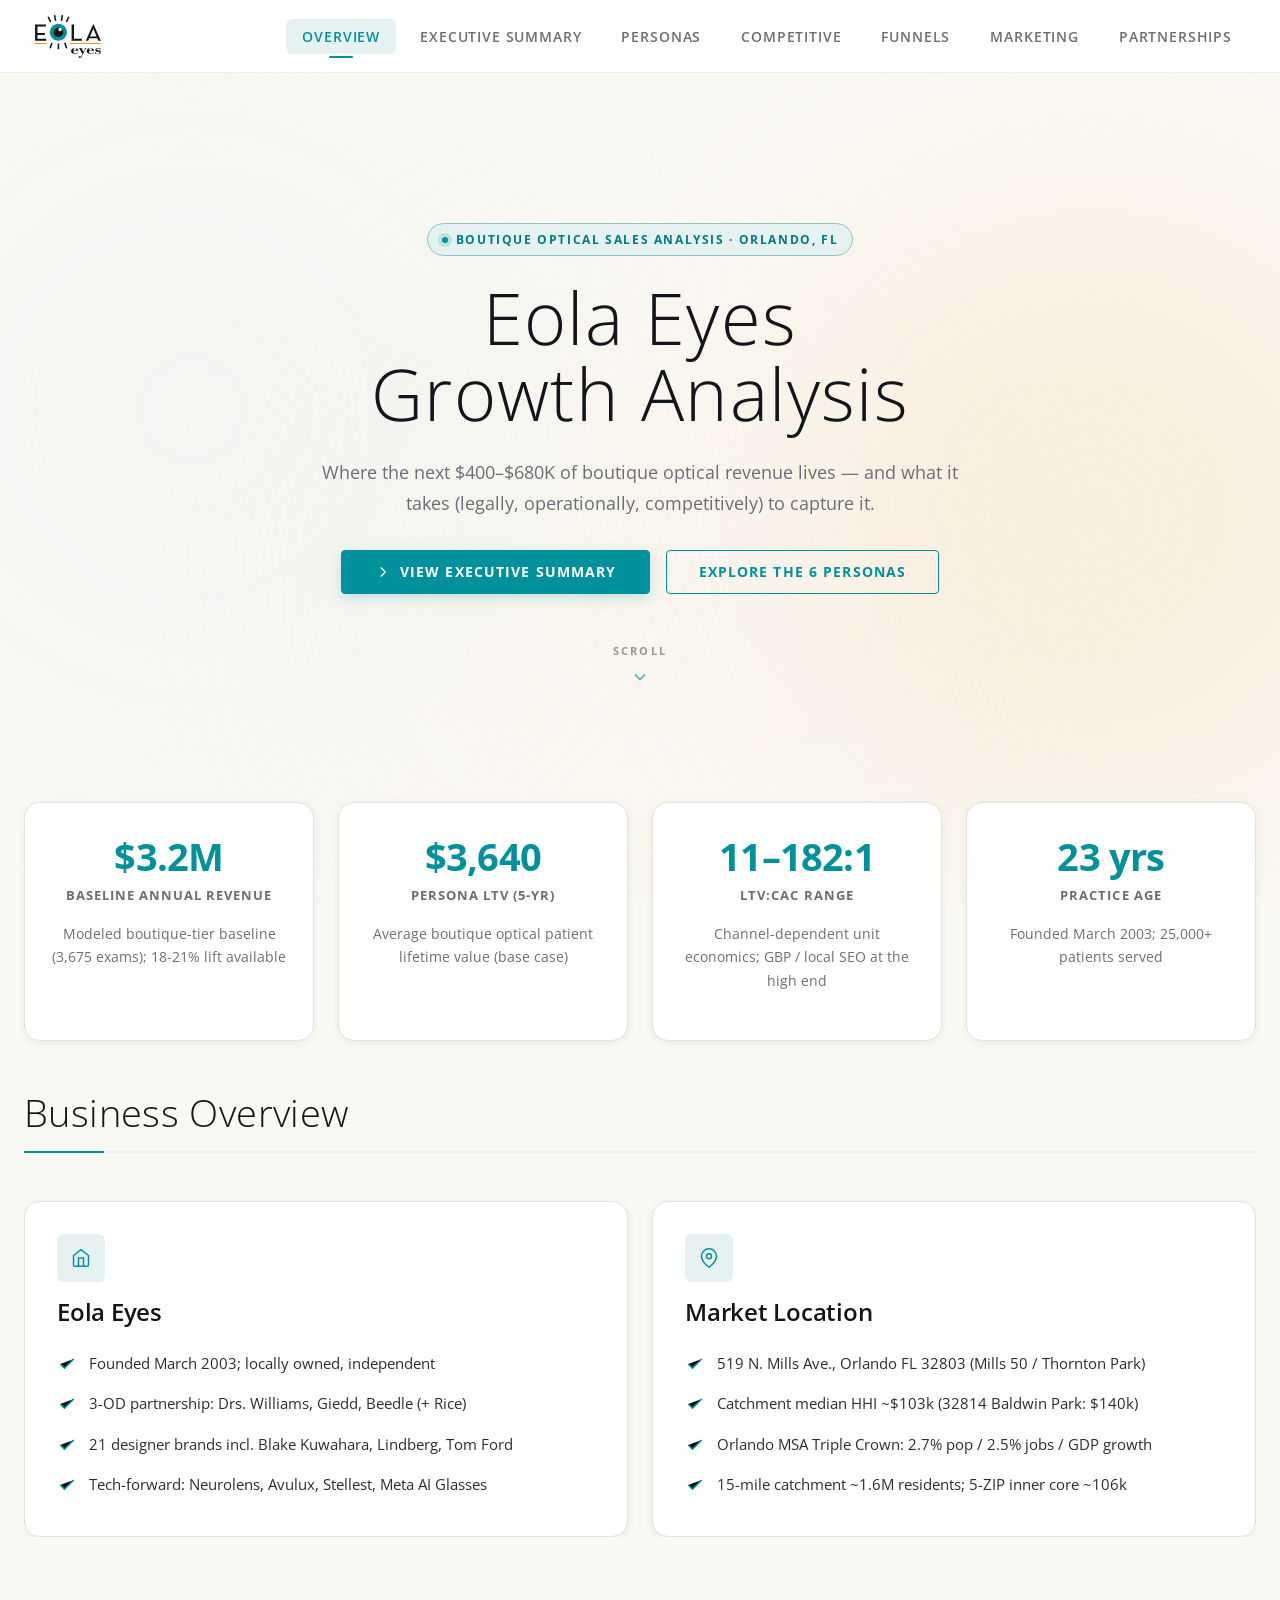
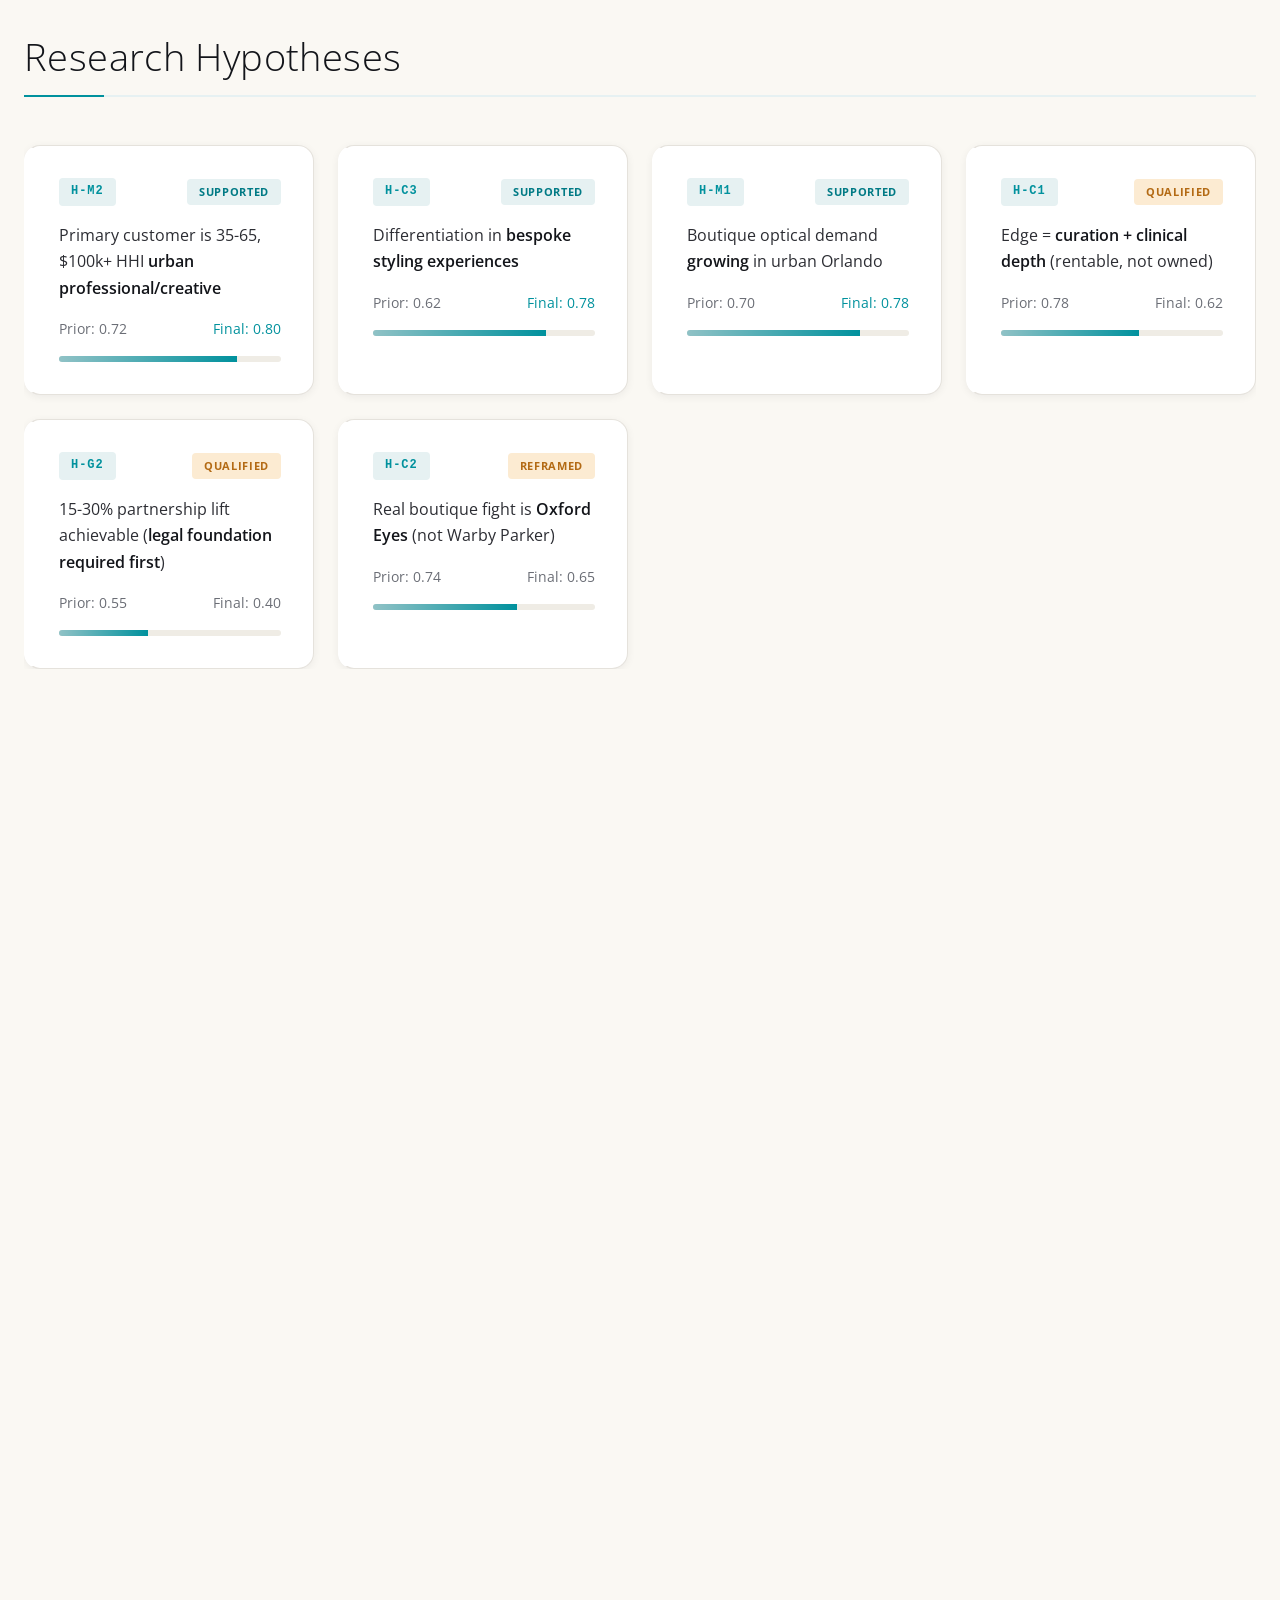
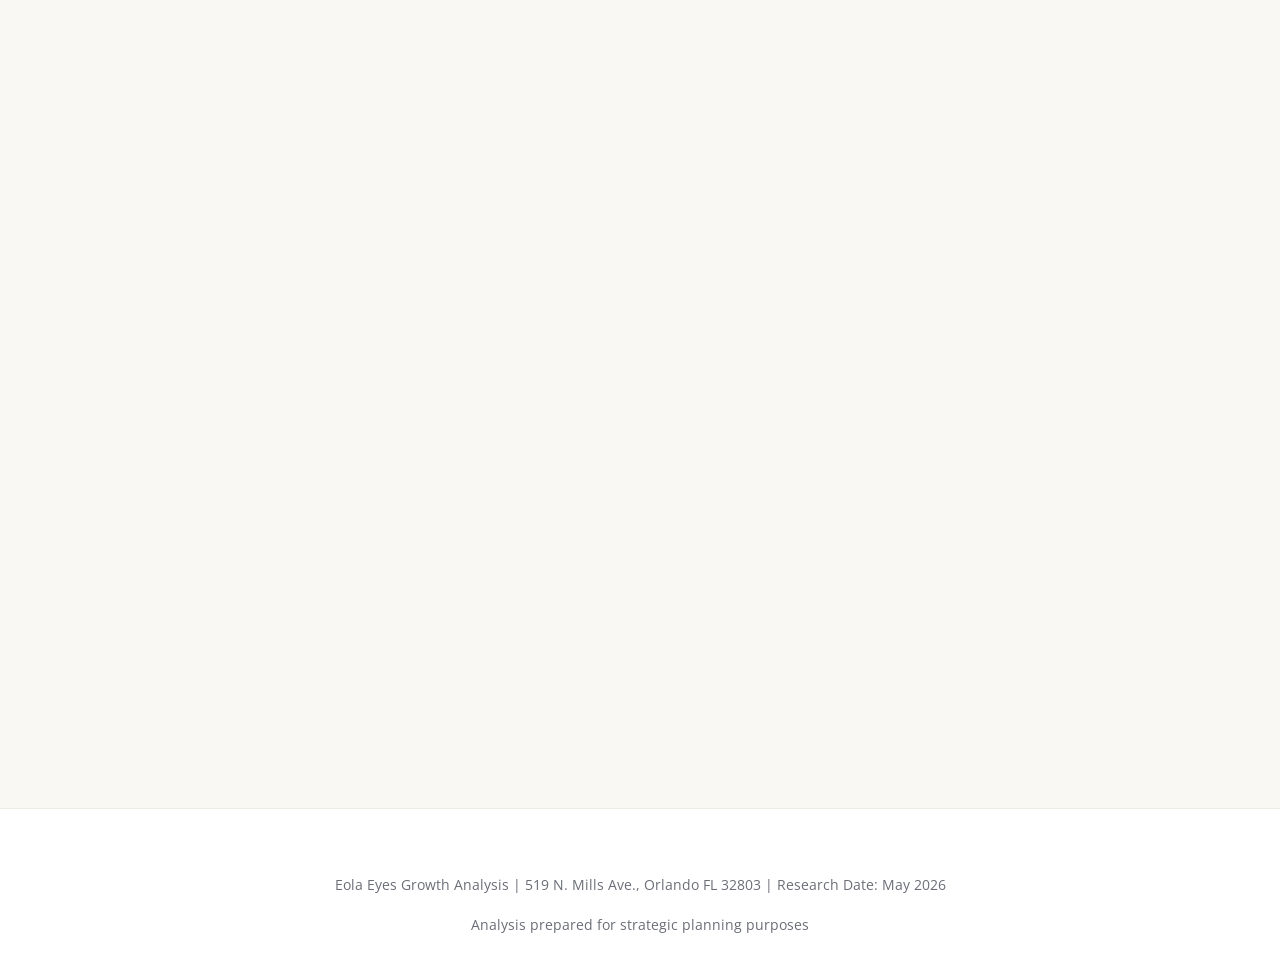
==== commit c09a0922: "Smoothness pass — animations, nav-shrink, hero polish, micro-interactions CSS: - Smoother cubic-bezi" ====
--- a/index.html
+++ b/index.html
@@ -78,16 +78,23 @@
       <!-- Hero Section -->
       <section class="hero" data-reveal>
         <div class="hero-content">
+          <span class="hero-eyebrow"><span class="dot" aria-hidden="true"></span>Boutique Optical Sales Analysis · Orlando, FL</span>
           <h1 class="hero-title">Eola Eyes<br>Growth Analysis</h1>
-          <p class="hero-subtitle">Comprehensive market research and strategic growth roadmap for Boutique Optical Sales in downtown Orlando</p>
-          <div style="display: flex; gap: 1rem; justify-content: center; flex-wrap: wrap;">
+          <p class="hero-subtitle">Where the next $400&ndash;$680K of boutique optical revenue lives &mdash; and what it takes (legally, operationally, competitively) to capture it.</p>
+          <div style="display: flex; gap: 1rem; justify-content: center; flex-wrap: wrap; margin-top: 1.5rem;">
             <a href="executive-summary.html" class="btn btn-primary">
-              <svg width="20" height="20" viewBox="0 0 24 24" fill="none" stroke="currentColor" stroke-width="2">
+              <svg width="18" height="18" viewBox="0 0 24 24" fill="none" stroke="currentColor" stroke-width="2">
                 <path d="M9 18l6-6-6-6"/>
               </svg>
               View Executive Summary
             </a>
-            <a href="personas.html" class="btn btn-secondary">Explore Personas</a>
+            <a href="personas.html" class="btn btn-secondary">Explore the 6 Personas</a>
+          </div>
+          <div class="scroll-cue" aria-hidden="true">
+            <span>Scroll</span>
+            <svg viewBox="0 0 24 24" fill="none" stroke="currentColor" stroke-width="2">
+              <polyline points="6 9 12 15 18 9"/>
+            </svg>
           </div>
         </div>
       </section>
--- a/assets/css/main.css
+++ b/assets/css/main.css
@@ -675,15 +675,223 @@
 /* Reveal-on-scroll */
 [data-reveal] {
   opacity: 0;
-  transform: translateY(20px);
-  transition: opacity 0.7s ease, transform 0.7s ease;
+  transform: translateY(24px);
+  transition: opacity 0.8s cubic-bezier(0.22, 1, 0.36, 1),
+              transform 0.8s cubic-bezier(0.22, 1, 0.36, 1);
 }
 [data-reveal].revealed {
   opacity: 1;
   transform: translateY(0);
 }
+
+/* Stagger child cards inside a revealed grid */
+.reveal-stagger {
+  opacity: 0;
+  transform: translateY(28px);
+  transition: opacity 0.85s cubic-bezier(0.22, 1, 0.36, 1),
+              transform 0.85s cubic-bezier(0.22, 1, 0.36, 1);
+}
+.reveal-stagger.reveal-show {
+  opacity: 1;
+  transform: translateY(0);
+}
+
+/* Page mount fade */
+body { opacity: 0; transition: opacity 0.5s ease; }
+body.page-mounted { opacity: 1; }
 @media (prefers-reduced-motion: reduce) {
-  [data-reveal] { opacity: 1; transform: none; transition: none; }
+  body { opacity: 1; transition: none; }
+  [data-reveal], .reveal-stagger { opacity: 1; transform: none; transition: none; }
+}
+
+/* ── Smoothness layer additions ─────────────────────────── */
+
+/* Globally smoother scrolling + tighter scrollbar */
+html { scroll-padding-top: 120px; }
+@supports (scrollbar-color: auto) {
+  html { scrollbar-color: var(--eola-teal-soft) transparent; scrollbar-width: thin; }
+}
+::-webkit-scrollbar { width: 10px; height: 10px; }
+::-webkit-scrollbar-track { background: transparent; }
+::-webkit-scrollbar-thumb { background: var(--eola-teal-soft); border-radius: 999px; border: 3px solid var(--eola-paper-warm); }
+::-webkit-scrollbar-thumb:hover { background: var(--eola-teal); }
+
+/* Selection */
+::selection { background: var(--eola-teal-pale); color: var(--eola-ink); }
+
+/* Nav shrink-on-scroll */
+.nav {
+  transition: padding 0.35s ease, background 0.35s ease, box-shadow 0.35s ease, border-color 0.35s ease;
+}
+.nav--scrolled {
+  padding-top: var(--space-2);
+  padding-bottom: var(--space-2);
+  background: rgba(255, 255, 255, 0.98);
+  box-shadow: 0 1px 12px rgba(19, 21, 26, 0.04);
+}
+.nav--scrolled .nav-logo img,
+.nav--scrolled .nav-logo svg.brand-mark { height: 36px; transition: height 0.35s ease; }
+.nav-logo img,
+.nav-logo svg.brand-mark { transition: height 0.35s ease; }
+
+/* Aurora parallax shift driven by JS via --aurora-shift */
+.aurora-blob {
+  transform: translate3d(0, var(--aurora-shift, 0), 0);
+  transition: transform 0.4s cubic-bezier(0.22, 1, 0.36, 1);
+}
+
+/* Smoother card hover (refines the existing) */
+.glass-card { will-change: auto; }
+.glass-card:hover {
+  transform: translate3d(0, -4px, 0);
+  box-shadow: 0 12px 32px rgba(19, 21, 26, 0.10), 0 2px 6px rgba(0, 145, 157, 0.08);
+  border-color: var(--eola-teal-soft);
+}
+
+/* Persona-card hover stronger */
+.persona-card:hover { box-shadow: 0 16px 40px rgba(19, 21, 26, 0.10), 0 4px 12px rgba(0, 145, 157, 0.10); }
+.persona-card:hover .persona-img { transform: scale(1.03); }
+.persona-img { transition: transform 0.5s cubic-bezier(0.22, 1, 0.36, 1); }
+
+/* Stat-card emphasis */
+.stat-card .stat-value { transition: color 0.3s ease; }
+.stat-card:hover .stat-value { color: var(--eola-teal-hover); }
+
+/* Section spacing rhythm */
+.section { margin-bottom: var(--space-24); }
+.section-title { margin-bottom: var(--space-12); padding-bottom: var(--space-4); }
+.section-title::after { width: 80px; transition: width 0.6s ease; }
+.section:hover .section-title::after { width: 140px; }
+
+/* Hero polish — eyebrow + scroll cue */
+.hero-eyebrow {
+  display: inline-flex;
+  align-items: center;
+  gap: var(--space-2);
+  padding: 6px 14px;
+  border: 1px solid var(--eola-teal-soft);
+  border-radius: var(--radius-full);
+  background: var(--eola-teal-pale);
+  color: var(--eola-teal-hover);
+  font-size: 0.72rem;
+  font-weight: 700;
+  letter-spacing: 0.14em;
+  text-transform: uppercase;
+  margin-bottom: var(--space-6);
+}
+.hero-eyebrow .dot {
+  width: 6px; height: 6px;
+  border-radius: 50%;
+  background: var(--eola-teal);
+  box-shadow: 0 0 0 4px rgba(0, 145, 157, 0.18);
+  animation: pulse 2.4s ease-in-out infinite;
+}
+@keyframes pulse {
+  0%, 100% { box-shadow: 0 0 0 4px rgba(0, 145, 157, 0.18); }
+  50%      { box-shadow: 0 0 0 8px rgba(0, 145, 157, 0.06); }
+}
+.scroll-cue {
+  display: flex;
+  flex-direction: column;
+  align-items: center;
+  gap: 6px;
+  margin-top: var(--space-12);
+  color: var(--eola-ink-muted);
+  font-size: 0.7rem;
+  letter-spacing: 0.18em;
+  text-transform: uppercase;
+  font-weight: 700;
+  opacity: 0.7;
+}
+.scroll-cue svg {
+  width: 14px;
+  height: 14px;
+  animation: bounce 2.2s ease-in-out infinite;
+  stroke: var(--eola-teal);
+}
+@keyframes bounce {
+  0%, 100% { transform: translateY(0); }
+  50%      { transform: translateY(6px); }
+}
+@media (prefers-reduced-motion: reduce) {
+  .hero-eyebrow .dot { animation: none; box-shadow: none; }
+  .scroll-cue svg { animation: none; }
+}
+
+/* Decorative wave separator (Eola signature element) */
+.wave-divider {
+  position: relative;
+  height: 60px;
+  margin: 0 -100vw;
+  padding: 0 100vw;
+  overflow: hidden;
+  pointer-events: none;
+}
+.wave-divider svg {
+  position: absolute;
+  left: 0;
+  width: 100%;
+  height: 60px;
+  display: block;
+}
+.wave-divider--top svg    { top: 0; }
+.wave-divider--bottom svg { bottom: 0; transform: rotate(180deg); }
+
+/* Buttons — smoother lift + ripple-feel */
+.btn {
+  position: relative;
+  overflow: hidden;
+  transition: transform 0.25s cubic-bezier(0.22, 1, 0.36, 1),
+              background 0.25s ease,
+              border-color 0.25s ease,
+              color 0.25s ease,
+              box-shadow 0.3s ease;
+}
+.btn:hover { transform: translateY(-2px); }
+.btn:active { transform: translateY(0); transition-duration: 0.1s; }
+.btn-primary { box-shadow: 0 4px 14px rgba(0, 145, 157, 0.22); }
+.btn-primary:hover { box-shadow: 0 8px 22px rgba(0, 145, 157, 0.30); }
+
+/* Tables — smoother row hover */
+.table tbody tr { transition: background 0.2s ease; }
+.table tbody tr:hover { background: var(--eola-tan-soft); }
+.table th { background: var(--eola-paper-warm); }
+
+/* Hypothesis card hover — gentle accent */
+.hypothesis-card:hover { border-left: 3px solid var(--eola-teal); padding-left: calc(var(--space-8) - 3px); }
+.hypothesis-card { border-left: 3px solid transparent; transition: padding-left 0.3s ease, border-left-color 0.3s ease, transform 0.3s ease, box-shadow 0.3s ease, border-color 0.3s ease; }
+
+/* Subtle accent pill behind active nav link */
+.nav-link.active { position: relative; }
+.nav-link.active::after {
+  content: '';
+  position: absolute;
+  left: 50%;
+  bottom: -4px;
+  width: 24px;
+  height: 2px;
+  background: var(--eola-teal);
+  border-radius: 2px;
+  transform: translateX(-50%);
+  transition: width 0.3s ease;
+}
+.nav-link.active:hover::after { width: 32px; }
+
+/* Footer polish */
+.footer { margin-top: var(--space-24); padding-top: var(--space-16); }
+.footer p { margin-bottom: var(--space-2); }
+
+/* Slightly tighter container on huge screens */
+@media (min-width: 1600px) {
+  .container { max-width: 1320px; }
+  .nav-container { max-width: 1440px; }
+}
+
+/* Mobile breathing room */
+@media (max-width: 640px) {
+  .container { padding: var(--space-6) var(--space-4); }
+  .hero { padding: var(--space-16) 0 var(--space-12); }
+  .section { margin-bottom: var(--space-16); }
 }
 
 /* Print */
--- a/assets/css/main.css
+++ b/assets/css/main.css
@@ -675,15 +675,223 @@
 /* Reveal-on-scroll */
 [data-reveal] {
   opacity: 0;
-  transform: translateY(20px);
-  transition: opacity 0.7s ease, transform 0.7s ease;
+  transform: translateY(24px);
+  transition: opacity 0.8s cubic-bezier(0.22, 1, 0.36, 1),
+              transform 0.8s cubic-bezier(0.22, 1, 0.36, 1);
 }
 [data-reveal].revealed {
   opacity: 1;
   transform: translateY(0);
 }
+
+/* Stagger child cards inside a revealed grid */
+.reveal-stagger {
+  opacity: 0;
+  transform: translateY(28px);
+  transition: opacity 0.85s cubic-bezier(0.22, 1, 0.36, 1),
+              transform 0.85s cubic-bezier(0.22, 1, 0.36, 1);
+}
+.reveal-stagger.reveal-show {
+  opacity: 1;
+  transform: translateY(0);
+}
+
+/* Page mount fade */
+body { opacity: 0; transition: opacity 0.5s ease; }
+body.page-mounted { opacity: 1; }
 @media (prefers-reduced-motion: reduce) {
-  [data-reveal] { opacity: 1; transform: none; transition: none; }
+  body { opacity: 1; transition: none; }
+  [data-reveal], .reveal-stagger { opacity: 1; transform: none; transition: none; }
+}
+
+/* ── Smoothness layer additions ─────────────────────────── */
+
+/* Globally smoother scrolling + tighter scrollbar */
+html { scroll-padding-top: 120px; }
+@supports (scrollbar-color: auto) {
+  html { scrollbar-color: var(--eola-teal-soft) transparent; scrollbar-width: thin; }
+}
+::-webkit-scrollbar { width: 10px; height: 10px; }
+::-webkit-scrollbar-track { background: transparent; }
+::-webkit-scrollbar-thumb { background: var(--eola-teal-soft); border-radius: 999px; border: 3px solid var(--eola-paper-warm); }
+::-webkit-scrollbar-thumb:hover { background: var(--eola-teal); }
+
+/* Selection */
+::selection { background: var(--eola-teal-pale); color: var(--eola-ink); }
+
+/* Nav shrink-on-scroll */
+.nav {
+  transition: padding 0.35s ease, background 0.35s ease, box-shadow 0.35s ease, border-color 0.35s ease;
+}
+.nav--scrolled {
+  padding-top: var(--space-2);
+  padding-bottom: var(--space-2);
+  background: rgba(255, 255, 255, 0.98);
+  box-shadow: 0 1px 12px rgba(19, 21, 26, 0.04);
+}
+.nav--scrolled .nav-logo img,
+.nav--scrolled .nav-logo svg.brand-mark { height: 36px; transition: height 0.35s ease; }
+.nav-logo img,
+.nav-logo svg.brand-mark { transition: height 0.35s ease; }
+
+/* Aurora parallax shift driven by JS via --aurora-shift */
+.aurora-blob {
+  transform: translate3d(0, var(--aurora-shift, 0), 0);
+  transition: transform 0.4s cubic-bezier(0.22, 1, 0.36, 1);
+}
+
+/* Smoother card hover (refines the existing) */
+.glass-card { will-change: auto; }
+.glass-card:hover {
+  transform: translate3d(0, -4px, 0);
+  box-shadow: 0 12px 32px rgba(19, 21, 26, 0.10), 0 2px 6px rgba(0, 145, 157, 0.08);
+  border-color: var(--eola-teal-soft);
+}
+
+/* Persona-card hover stronger */
+.persona-card:hover { box-shadow: 0 16px 40px rgba(19, 21, 26, 0.10), 0 4px 12px rgba(0, 145, 157, 0.10); }
+.persona-card:hover .persona-img { transform: scale(1.03); }
+.persona-img { transition: transform 0.5s cubic-bezier(0.22, 1, 0.36, 1); }
+
+/* Stat-card emphasis */
+.stat-card .stat-value { transition: color 0.3s ease; }
+.stat-card:hover .stat-value { color: var(--eola-teal-hover); }
+
+/* Section spacing rhythm */
+.section { margin-bottom: var(--space-24); }
+.section-title { margin-bottom: var(--space-12); padding-bottom: var(--space-4); }
+.section-title::after { width: 80px; transition: width 0.6s ease; }
+.section:hover .section-title::after { width: 140px; }
+
+/* Hero polish — eyebrow + scroll cue */
+.hero-eyebrow {
+  display: inline-flex;
+  align-items: center;
+  gap: var(--space-2);
+  padding: 6px 14px;
+  border: 1px solid var(--eola-teal-soft);
+  border-radius: var(--radius-full);
+  background: var(--eola-teal-pale);
+  color: var(--eola-teal-hover);
+  font-size: 0.72rem;
+  font-weight: 700;
+  letter-spacing: 0.14em;
+  text-transform: uppercase;
+  margin-bottom: var(--space-6);
+}
+.hero-eyebrow .dot {
+  width: 6px; height: 6px;
+  border-radius: 50%;
+  background: var(--eola-teal);
+  box-shadow: 0 0 0 4px rgba(0, 145, 157, 0.18);
+  animation: pulse 2.4s ease-in-out infinite;
+}
+@keyframes pulse {
+  0%, 100% { box-shadow: 0 0 0 4px rgba(0, 145, 157, 0.18); }
+  50%      { box-shadow: 0 0 0 8px rgba(0, 145, 157, 0.06); }
+}
+.scroll-cue {
+  display: flex;
+  flex-direction: column;
+  align-items: center;
+  gap: 6px;
+  margin-top: var(--space-12);
+  color: var(--eola-ink-muted);
+  font-size: 0.7rem;
+  letter-spacing: 0.18em;
+  text-transform: uppercase;
+  font-weight: 700;
+  opacity: 0.7;
+}
+.scroll-cue svg {
+  width: 14px;
+  height: 14px;
+  animation: bounce 2.2s ease-in-out infinite;
+  stroke: var(--eola-teal);
+}
+@keyframes bounce {
+  0%, 100% { transform: translateY(0); }
+  50%      { transform: translateY(6px); }
+}
+@media (prefers-reduced-motion: reduce) {
+  .hero-eyebrow .dot { animation: none; box-shadow: none; }
+  .scroll-cue svg { animation: none; }
+}
+
+/* Decorative wave separator (Eola signature element) */
+.wave-divider {
+  position: relative;
+  height: 60px;
+  margin: 0 -100vw;
+  padding: 0 100vw;
+  overflow: hidden;
+  pointer-events: none;
+}
+.wave-divider svg {
+  position: absolute;
+  left: 0;
+  width: 100%;
+  height: 60px;
+  display: block;
+}
+.wave-divider--top svg    { top: 0; }
+.wave-divider--bottom svg { bottom: 0; transform: rotate(180deg); }
+
+/* Buttons — smoother lift + ripple-feel */
+.btn {
+  position: relative;
+  overflow: hidden;
+  transition: transform 0.25s cubic-bezier(0.22, 1, 0.36, 1),
+              background 0.25s ease,
+              border-color 0.25s ease,
+              color 0.25s ease,
+              box-shadow 0.3s ease;
+}
+.btn:hover { transform: translateY(-2px); }
+.btn:active { transform: translateY(0); transition-duration: 0.1s; }
+.btn-primary { box-shadow: 0 4px 14px rgba(0, 145, 157, 0.22); }
+.btn-primary:hover { box-shadow: 0 8px 22px rgba(0, 145, 157, 0.30); }
+
+/* Tables — smoother row hover */
+.table tbody tr { transition: background 0.2s ease; }
+.table tbody tr:hover { background: var(--eola-tan-soft); }
+.table th { background: var(--eola-paper-warm); }
+
+/* Hypothesis card hover — gentle accent */
+.hypothesis-card:hover { border-left: 3px solid var(--eola-teal); padding-left: calc(var(--space-8) - 3px); }
+.hypothesis-card { border-left: 3px solid transparent; transition: padding-left 0.3s ease, border-left-color 0.3s ease, transform 0.3s ease, box-shadow 0.3s ease, border-color 0.3s ease; }
+
+/* Subtle accent pill behind active nav link */
+.nav-link.active { position: relative; }
+.nav-link.active::after {
+  content: '';
+  position: absolute;
+  left: 50%;
+  bottom: -4px;
+  width: 24px;
+  height: 2px;
+  background: var(--eola-teal);
+  border-radius: 2px;
+  transform: translateX(-50%);
+  transition: width 0.3s ease;
+}
+.nav-link.active:hover::after { width: 32px; }
+
+/* Footer polish */
+.footer { margin-top: var(--space-24); padding-top: var(--space-16); }
+.footer p { margin-bottom: var(--space-2); }
+
+/* Slightly tighter container on huge screens */
+@media (min-width: 1600px) {
+  .container { max-width: 1320px; }
+  .nav-container { max-width: 1440px; }
+}
+
+/* Mobile breathing room */
+@media (max-width: 640px) {
+  .container { padding: var(--space-6) var(--space-4); }
+  .hero { padding: var(--space-16) 0 var(--space-12); }
+  .section { margin-bottom: var(--space-16); }
 }
 
 /* Print */
